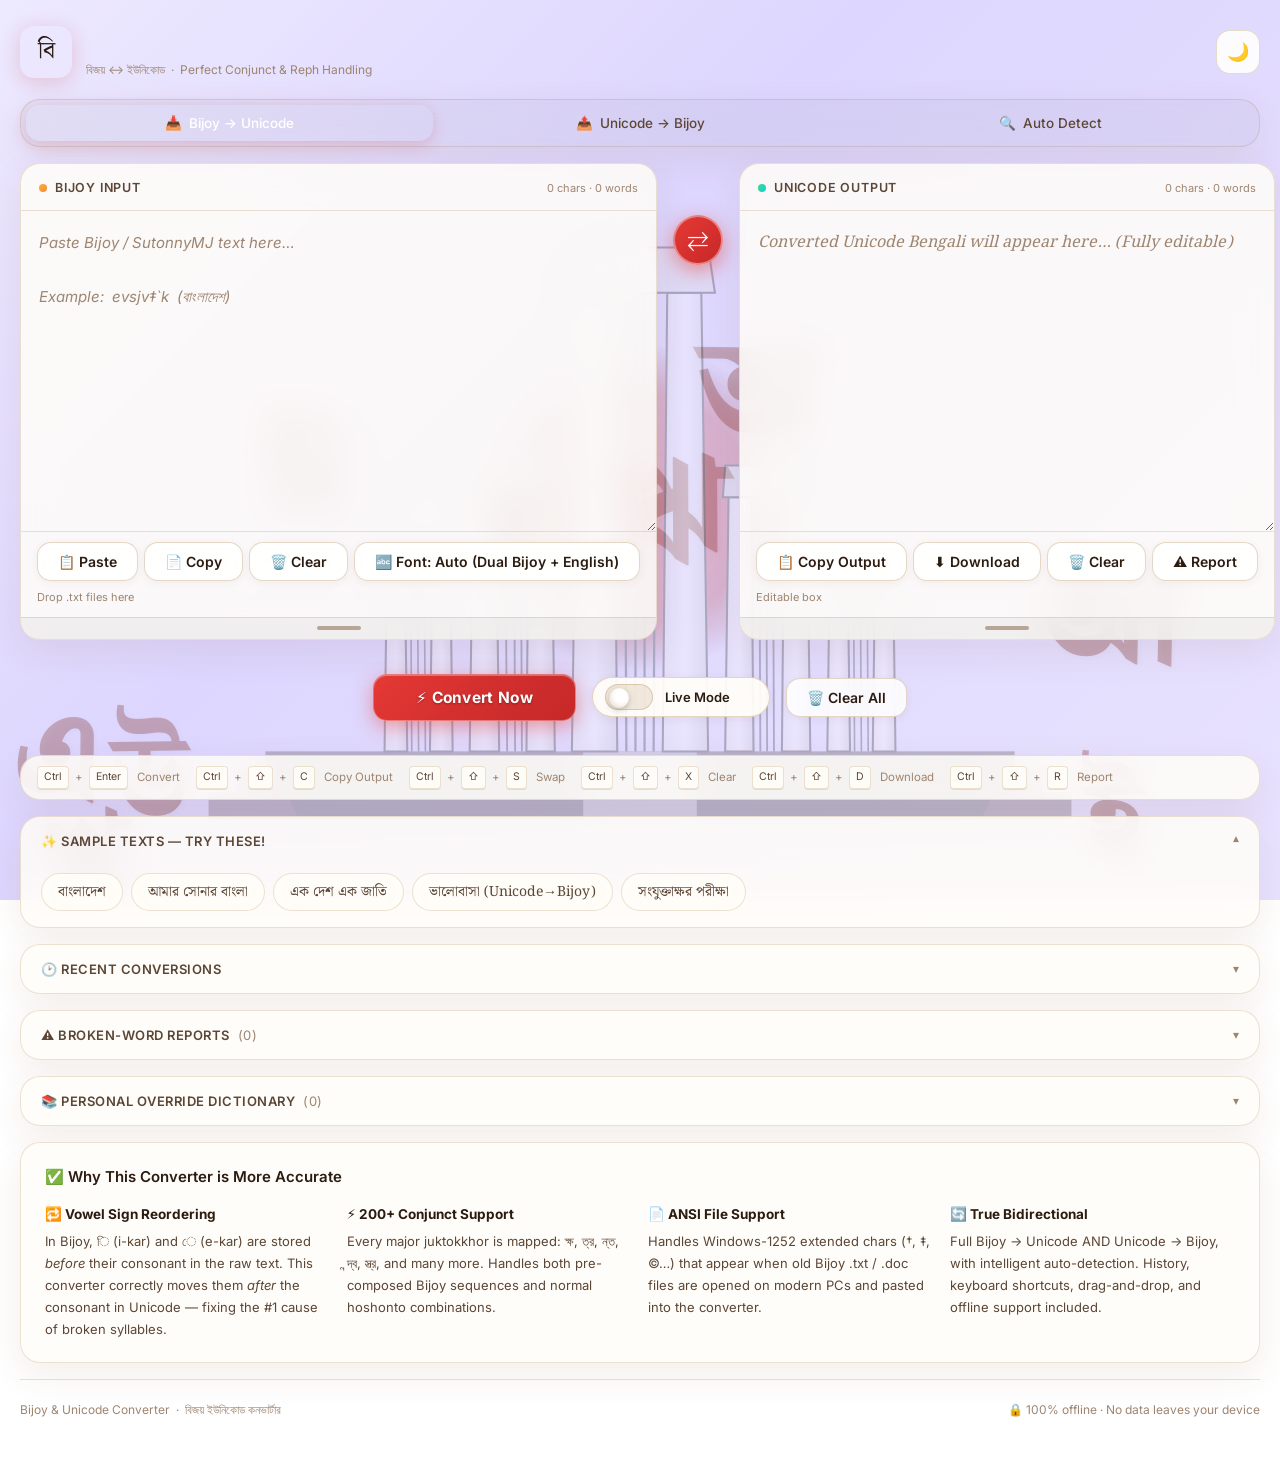
==== index.html @ 91b68ccb "Implement flawless unicodeToBijoy returnHTML engine with 0 false-positive English highlights for con" ====
<!DOCTYPE html>
<html lang="bn" data-theme="light">
<head>
  <meta charset="UTF-8" />
  <meta name="viewport" content="width=device-width, initial-scale=1.0" />

  <!-- SEO -->
  <title>Bijoy &amp; Unicode Converter | বিজয় ইউনিকোড কনভার্টার</title>
  <meta name="description"
    content="Accurate Bijoy to Unicode and Unicode to Bijoy online converter. Handles conjuncts (juktakkhar), reph, i-kar/e-kar reordering perfectly. Free, fast, works offline." />
  <meta name="keywords"
    content="bijoy to unicode, unicode to bijoy, bangla converter, বাংলা কনভার্টার, SutonnyMJ, bijoy bahadur, bijoy 52 converter, 10 bijoy to unicode" />
  <link rel="canonical" href="https://bijoy-to-unicode.pages.dev/" />
  
  <!-- Open Graph / Social Media -->
  <meta property="og:title" content="Bijoy &amp; Unicode Converter | বিজয় ইউনিকোড কনভার্টার" />
  <meta property="og:description" content="Perfect Bijoy ↔ Unicode converter with full screenplay & conjunct support." />
  <meta property="og:type" content="website" />
  <meta property="og:url" content="https://bijoy-to-unicode.pages.dev/" />
  
  <!-- Twitter Card -->
  <meta name="twitter:card" content="summary_large_image" />
  <meta name="twitter:title" content="Bijoy &amp; Unicode Converter | বিজয় ইউনিকোড কনভার্টার" />
  <meta name="twitter:description" content="Accurate Bijoy ↔ Unicode converter for Bangla typography and screenplays." />

  <!-- Schema.org Structured Data for Google Search -->
  <script type="application/ld+json">
  {
    "@context": "https://schema.org",
    "@type": "WebApplication",
    "name": "Bijoy & Unicode Converter",
    "alternateName": "বিজয় ইউনিকোড কনভার্টার",
    "url": "https://bijoy-to-unicode.pages.dev/",
    "description": "Accurate online Bijoy 52/Bahadur to Unicode and Unicode to Bijoy text converter for Bangla scripts and screenplays.",
    "applicationCategory": "UtilitiesApplication",
    "operatingSystem": "All",
    "inLanguage": ["bn", "en"]
  }
  </script>

  <link rel="icon" href="data:image/svg+xml,<svg xmlns='http://www.w3.org/2000/svg' viewBox='0 0 100 100'><text y='.9em' font-size='90'>বি</text></svg>" />
  <link rel="manifest" href="manifest.json" />
  <meta name="theme-color" content="#0B0E17" media="(prefers-color-scheme: dark)" />
  <meta name="theme-color" content="#FBF7F0" media="(prefers-color-scheme: light)" />
  <meta name="apple-mobile-web-app-capable" content="yes" />
  <meta name="apple-mobile-web-app-status-bar-style" content="black-translucent" />
  <meta name="apple-mobile-web-app-title" content="Bijoy ⇄ Unicode" />

  <!-- Google Fonts -->
  <link rel="preconnect" href="https://fonts.googleapis.com" />
  <link rel="preconnect" href="https://fonts.gstatic.com" crossorigin />
  <link href="https://fonts.googleapis.com/css2?family=Inter:wght@300;400;500;600;700&family=Noto+Serif+Bengali:wght@400;600;700;800&family=Tiro+Bangla:ital@0;1&family=Hind+Siliguri:wght@400;500;600;700&display=swap" rel="stylesheet" />

  <style>
/* ═══════════════════════════════════════════════════════════════════════════
   Bijoy & Unicode Converter — Classic Bengali Cultural Design System
   Parchment / Classic Light & Royal Navy Dark Mode with Shaheed Minar Watermark
   ═══════════════════════════════════════════════════════════════════════════ */
:root {
  /* Dark Mode Default (Midnight Navy & Crimson Sun) */
  --bg-main: #0B0E17;
  --bg-gradient: radial-gradient(circle at 50% 25%, #1D1022 0%, #0B0E17 75%);
  --sun-red: #D32F2F;
  --sun-glow: rgba(211, 47, 47, 0.45);
  
  --glass-bg: rgba(18, 23, 36, 0.76);
  --glass-border: rgba(255, 255, 255, 0.12);
  --glass-shadow: 0 12px 40px rgba(0, 0, 0, 0.55);
  --glass-blur: blur(16px);

  --text-primary: #F7F7FA;
  --text-secondary: #C4C9D6;
  --text-muted: #7E869B;

  --surface-dark: rgba(0, 0, 0, 0.35);
  --surface-hover: rgba(255, 255, 255, 0.08);
  --surface-active: rgba(255, 255, 255, 0.14);

  --accent: #E53935;
  --accent-glow: rgba(229, 57, 53, 0.35);
  --accent-hover: #FF5252;
  --accent-gold: #E5A93C;

  --success: #43D98A;
  --warning: #F7B731;
  --danger: #FC5C65;

  --radius-sm: 8px;
  --radius-md: 14px;
  --radius-lg: 20px;
  --radius-xl: 28px;

  --font-ui: 'Inter', system-ui, sans-serif;
  --font-bn: 'Noto Serif Bengali', 'Tiro Bangla', serif;
  --font-bijoy: 'SutonnyMJ', 'SutonnyMJ-Bold', 'SutonnyMJ Regular', 'Sutonny Bangla OM', 'Sutonny', 'Bijoy', var(--font-ui);
}

/* Light Mode — Classic Bengali Parchment Theme */
[data-theme="light"] {
  --bg-main: #FBF7F0;
  --bg-gradient: radial-gradient(circle at 50% 25%, #FFFDF9 0%, #F4ECE1 100%);
  --sun-red: #C62828;
  --sun-glow: rgba(198, 40, 40, 0.25);

  --glass-bg: rgba(255, 253, 248, 0.86);
  --glass-border: rgba(180, 140, 90, 0.25);
  --glass-shadow: 0 12px 36px rgba(120, 70, 30, 0.09);

  --text-primary: #2B1B10;
  --text-secondary: #5C4636;
  --text-muted: #9E8570;

  --surface-dark: rgba(0, 0, 0, 0.04);
  --surface-hover: rgba(198, 40, 40, 0.06);
  --surface-active: rgba(198, 40, 40, 0.12);

  --accent: #C62828;
  --accent-glow: rgba(198, 40, 40, 0.2);
  --accent-hover: #B71C1C;
  --accent-gold: #B8860B;
}

/* Background Watermarks Container */
.minar-watermark-wrapper {
  position: fixed;
  inset: 0;
  pointer-events: none;
  z-index: 0;
  overflow: hidden;
  display: flex;
  justify-content: center;
  align-items: flex-end;
  opacity: 0.22;
  transition: opacity 0.4s ease;
}
[data-theme="light"] .minar-watermark-wrapper {
  opacity: 0.28;
}

/* Shaheed Minar SVG Styling */
.shaheed-minar-bg {
  width: 100%;
  max-width: 950px;
  height: 82vh;
  margin-bottom: -40px;
}

.minar-sun {
  fill: url(#sun-glow-dark);
}
[data-theme="light"] .minar-sun {
  fill: url(#sun-glow-light);
}

/* Floating Bengali Letter Watermarks */
.bn-floating-watermarks {
  position: fixed;
  inset: 0;
  pointer-events: none;
  z-index: 0;
  overflow: hidden;
}

.bn-char {
  position: absolute;
  font-family: var(--font-bn);
  font-weight: 700;
  font-size: clamp(3.2rem, 7.5vw, 7rem);
  color: var(--text-primary);
  opacity: 0.07;
  user-select: none;
  transition: opacity 0.3s ease;
}
[data-theme="light"] .bn-char {
  color: #8C2D19;
  opacity: 0.09;
}

/* Floating Keyframes */
@keyframes bnFloat1 {
  0%, 100% { transform: none !important; rotate(-8deg); }
  50% { transform: none !important; rotate(-2deg); }
}
@keyframes bnFloat2 {
  0%, 100% { transform: none !important; rotate(10deg); }
  50% { transform: none !important; rotate(4deg); }
}
@keyframes bnFloat3 {
  0%, 100% { transform: none !important; rotate(-5deg); }
  50% { transform: none !important; rotate(-12deg); }
}
@keyframes bnFloat4 {
  0%, 100% { transform: none !important; rotate(6deg); }
  50% { transform: none !important; rotate(14deg); }
}

.float-1 { animation: bnFloat1 8s ease-in-out infinite; }
.float-2 { animation: bnFloat2 10s ease-in-out infinite 1s; }
.float-3 { animation: bnFloat3 9s ease-in-out infinite 2s; }
.float-4 { animation: bnFloat4 11s ease-in-out infinite 0.5s; }
.float-5 { animation: bnFloat2 12s ease-in-out infinite 1.5s; }

*,*::before,*::after { box-sizing: border-box; margin: 0; padding: 0; }
html { scroll-behavior: smooth; }
body {
  font-family: var(--font-ui);
  color: var(--text-primary);
  min-height: 100vh;
  overflow-x: hidden;
  line-height: 1.6;
  transition: color 0.4s;
}
/* BG */
.bg-gradient {
  position: fixed; inset: 0; z-index: -1;
  background: linear-gradient(135deg, #0f0c29 0%, #302b63 50%, #24243e 100%);
  overflow: hidden;
  transition: background 0.4s;
  min-height: 100%;
}
[data-theme="light"] .bg-gradient {
  background: linear-gradient(135deg, #ede9fe 0%, #ddd6fe 40%, #e8e3ff 100%);
}
.bg-gradient::before,.bg-gradient::after {
  content:''; position:absolute; border-radius:50%;
  filter:blur(80px); opacity:0.45;
  animation: bganim 12s ease-in-out infinite alternate;
}
.bg-gradient::before {
  width:600px; height:600px;
  background: radial-gradient(circle, var(--grad-1) 0%, transparent 70%);
  top:-100px; left:-100px;
}
.bg-gradient::after {
  width:500px; height:500px;
  background: radial-gradient(circle, var(--grad-2) 0%, transparent 70%);
  bottom:-100px; right:-100px;
  animation-direction:alternate-reverse; animation-duration:14s;
}
.bg-orb {
  position:absolute; border-radius:50%; filter:blur(100px);
  opacity:0.22; width:400px; height:400px;
  background: radial-gradient(circle, var(--grad-3) 0%, transparent 70%);
  top:40%; left:35%; animation: bganim 16s ease-in-out infinite;
}
@keyframes bganim {
  from { transform: translate(0,0) scale(1); }
  to   { transform: translate(40px,30px) scale(1.08); }
}
/* Layout */
.app-wrapper {
  max-width:1300px; margin:0 auto;
  padding:0 20px 60px;
  min-height:100vh;
  display:flex; flex-direction:column; gap:16px;
}
/* Header */
.app-header {
  padding:24px 0 4px;
  display:flex; align-items:center;
  justify-content:space-between;
  flex-wrap:wrap; gap:16px;
}
.header-brand { display:flex; align-items:center; gap:14px; }
.logo-icon {
  width:52px; height:52px;
  background: linear-gradient(135deg, var(--grad-1), var(--grad-2));
  border-radius: var(--radius-md);
  display:flex; align-items:center; justify-content:center;
  font-size:24px; box-shadow:0 4px 20px var(--accent-glow);
  flex-shrink:0; font-family: var(--font-bn);
  animation: logo-pulse 3s ease-in-out infinite;
}
@keyframes logo-pulse {
  0%,100% { box-shadow: 0 4px 20px var(--accent-glow); }
  50%      { box-shadow: 0 4px 36px rgba(124,95,252,0.75); }
}
.brand-title {
  font-size:22px; font-weight:700; letter-spacing:-0.5px;
  background: linear-gradient(135deg,#fff 0%,rgba(255,255,255,0.7) 100%);
  -webkit-background-clip:text; -webkit-text-fill-color:transparent;
  background-clip:text;
}
[data-theme="light"] .brand-title {
  background: linear-gradient(135deg, var(--grad-1), var(--grad-2));
  -webkit-background-clip:text; background-clip:text;
}
.brand-sub { font-size:12px; color:var(--text-muted); margin-top:1px; }
.header-actions { display:flex; align-items:center; gap:10px; }

/* Glass */
.glass-card {
  background:var(--glass-bg);
  border:1px solid var(--glass-border);
  border-radius:var(--radius-lg);
  backdrop-filter:var(--glass-blur);
  -webkit-backdrop-filter:var(--glass-blur);
  box-shadow:var(--glass-shadow);
  transition:box-shadow var(--transition-med), border-color var(--transition-med);
}
.glass-card:hover { border-color:rgba(255,255,255,0.22); }

/* Buttons */
.btn {
  display:inline-flex; align-items:center; justify-content:center;
  gap:7px; padding:9px 18px; border-radius:var(--radius-md);
  border:1px solid transparent; font-family:var(--font-ui);
  font-size:14px; font-weight:500; cursor:pointer;
  transition:all var(--transition-fast);
  white-space:nowrap; user-select:none; text-decoration:none; outline:none;
}
.btn:active { transform: none !important; }
.btn-primary {
  background: linear-gradient(135deg, var(--grad-1), var(--grad-2));
  color:#fff; box-shadow:0 4px 16px var(--accent-glow);
}
.btn-primary:hover {
  filter:brightness(1.12); box-shadow:0 6px 24px var(--accent-glow);
  transform: none !important;
}
.btn-glass {
  background:var(--glass-bg); border-color:var(--glass-border);
  color:var(--text-primary);
}
.btn-clear:hover {
  border-color: rgba(239, 68, 68, 0.45) !important;
  background: rgba(239, 68, 68, 0.15) !important;
  color: #f87171 !important;
  box-shadow: 0 4px 16px rgba(239, 68, 68, 0.25) !important;
}
.btn-glass:hover {
  background:var(--surface-hover); border-color:rgba(255,255,255,0.25);
  transform: none !important;
}
.btn-icon {
  padding:9px; aspect-ratio:1; border-radius:var(--radius-sm);
  background:var(--glass-bg); border-color:var(--glass-border);
  color:var(--text-secondary); font-size:18px;
}
.btn-icon:hover {
  background:var(--surface-hover); color:var(--text-primary);
  transform: none !important;
}
.btn-sm { padding:6px 12px; font-size:12px; border-radius:var(--radius-sm); }
.btn:disabled { opacity:0.45; cursor:not-allowed; transform:none !important; }

/* Mode tabs */
.mode-tabs {
  display:flex; background:var(--surface-dark);
  border:1px solid var(--glass-border);
  border-radius:var(--radius-lg); padding:5px; gap:4px;
}
.mode-tab {
  flex:1; padding:10px 16px; border-radius:var(--radius-md);
  border:none; background:transparent; color:var(--text-secondary);
  font-family:var(--font-ui); font-size:13.5px; font-weight:500;
  cursor:pointer; transition:all var(--transition-fast);
  display:flex; align-items:center; justify-content:center; gap:7px;
}
.mode-tab:hover { color:var(--text-primary); background:var(--surface-hover); }
.mode-tab.active {
  background: linear-gradient(135deg, var(--grad-1), var(--grad-2));
  color:#fff; box-shadow:0 4px 16px var(--accent-glow);
}

/* Conversion area */
.conversion-area {
  display:grid; grid-template-columns:1fr auto 1fr;
  gap:16px; align-items:start;
}
.panel { display:flex; flex-direction:column; }
.panel-header {
  display:flex; align-items:center; justify-content:space-between;
  padding:14px 18px 12px; border-bottom:1px solid var(--glass-border);
}
.panel-label {
  display:flex; align-items:center; gap:8px;
  font-size:12.5px; font-weight:600; letter-spacing:0.8px;
  text-transform:uppercase; color:var(--text-secondary);
}
.dot { width:8px; height:8px; border-radius:50%; flex-shrink:0; }
.dot-bijoy  { background:linear-gradient(135deg,#f7b731,#f9843a); }
.dot-unicode { background:linear-gradient(135deg,#43d98a,#0fcfd7); }
.panel-stats { font-size:11px; color:var(--text-muted); }
textarea {
  width:100%; min-height:320px; padding:18px;
  background:transparent; border:none;
  color:var(--text-primary); font-family:var(--font-ui);
  font-size:15px; line-height:1.8; resize:vertical; outline:none;
  caret-color:var(--accent);
}
textarea:focus, textarea:focus-visible {
  outline:none !important;
  box-shadow:none !important;
  border:none !important;
}
textarea::placeholder { color:var(--text-muted); font-style:italic; }
#output-text { font-family:var(--font-bn); font-size:16px; }
.bijoy-font { font-family: var(--font-bijoy) !important; font-size: 18px !important; letter-spacing: 0.3px; }
.panel { display:flex; flex-direction:column; transition: border-color 0.25s, box-shadow 0.25s; }
.panel:focus-within {
  border-color: rgba(124, 95, 252, 0.55) !important;
  box-shadow: 0 8px 32px rgba(124, 95, 252, 0.25), inset 0 0 0 1px rgba(124, 95, 252, 0.2) !important;
}
.panel-footer {
  display:flex; align-items:center; justify-content:space-between;
  padding:10px 16px; border-top:1px solid var(--glass-border);
  gap:8px; flex-wrap:wrap;
}
.panel-actions { display:flex; gap:6px; }

/* Swap */
.swap-col {
  display:flex; flex-direction:column;
  align-items:center; justify-content:center;
  padding-top:52px; gap:8px;
}
.swap-btn {
  width:46px; height:46px; border-radius:50%;
  background:linear-gradient(135deg,var(--grad-1),var(--grad-2));
  border:none; color:#fff; font-size:22px; cursor:pointer;
  display:flex; align-items:center; justify-content:center;
  box-shadow:0 4px 16px var(--accent-glow);
  transition:all var(--transition-fast);
}
.swap-btn:hover { transform: rotate(180deg) !important; box-shadow:0 6px 24px var(--accent-glow); }
.swap-btn:active { transform: rotate(180deg) !important; }

/* Convert row */
.convert-row {
  display:flex; align-items:center; justify-content:center;
  gap:12px; flex-wrap:wrap;
}
.convert-row .btn-primary { padding:12px 38px; font-size:15px; font-weight:600; }

/* Live toggle handled below in Bengali Cultural Style */

/* Shortcuts */
.shortcuts-bar {
  display:flex; align-items:center; gap:16px; flex-wrap:wrap;
  padding:10px 16px;
}
.sc-item { display:flex; align-items:center; gap:6px; font-size:11.5px; color:var(--text-muted); }
kbd {
  display:inline-flex; align-items:center; padding:2px 6px;
  border-radius:4px; background:var(--glass-bg);
  border:1px solid var(--glass-border); font-family:var(--font-ui);
  font-size:10.5px; color:var(--text-secondary);
  box-shadow:0 1px 0 var(--glass-border);
}

/* Encoding banner */
.enc-banner {
  display:flex; align-items:center; gap:10px; padding:10px 16px;
  border-radius:var(--radius-md);
  background:rgba(124,95,252,0.1); border:1px solid rgba(124,95,252,0.25);
  font-size:12.5px; color:var(--text-secondary); animation:fadein 0.3s ease;
}
.enc-badge {
  padding:2px 8px; border-radius:4px; background:var(--accent);
  color:#fff; font-size:11px; font-weight:700;
}

/* Samples */
.section-title {
  display:flex; align-items:center; gap:8px;
  font-size:13px; font-weight:600; color:var(--text-secondary);
  letter-spacing:0.5px; text-transform:uppercase;
}
.samples-grid { display:flex; gap:8px; flex-wrap:wrap; margin-top:12px; }
.sample-chip {
  padding:7px 16px; border-radius:100px;
  border:1px solid var(--glass-border); background:var(--glass-bg);
  color:var(--text-secondary); font-size:14px; cursor:pointer;
  transition:all var(--transition-fast); font-family:var(--font-bn);
  backdrop-filter:var(--glass-blur);
}
.sample-chip:hover {
  border-color:rgba(124,95,252,0.5); color:var(--text-primary);
  background:rgba(124,95,252,0.12); transform: none !important;
  box-shadow:0 4px 16px rgba(124,95,252,0.2);
}

/* History */
.hist-list { display:flex; flex-direction:column; gap:8px; max-height:260px; overflow-y:auto; }
.hist-item {
  display:flex; align-items:center; gap:12px; padding:10px 14px;
  border-radius:var(--radius-md); border:1px solid var(--glass-border);
  background:var(--glass-bg); cursor:pointer; transition:all var(--transition-fast); overflow:hidden;
}
.hist-item:hover {
  border-color:rgba(124,95,252,0.4); background:var(--surface-hover);
  transform:translateX(3px);
}
.hist-badge {
  flex-shrink:0; font-size:10px; font-weight:700; padding:2px 7px;
  border-radius:4px; letter-spacing:0.5px; text-transform:uppercase;
}
.badge-b2u { background:rgba(247,183,49,0.2); color:#f7b731; border:1px solid rgba(247,183,49,0.3); }
.badge-u2b { background:rgba(67,217,138,0.2); color:var(--success); border:1px solid rgba(67,217,138,0.3); }
.hist-preview {
  flex:1; font-size:13px; color:var(--text-secondary);
  overflow:hidden; text-overflow:ellipsis; white-space:nowrap;
  font-family:var(--font-bn);
}
.hist-time { flex-shrink:0; font-size:11px; color:var(--text-muted); }
.hist-empty { text-align:center; padding:24px; color:var(--text-muted); font-size:13px; }

/* Collapsible */
.coll-toggle {
  display:flex; align-items:center; gap:8px;
  cursor:pointer; width:100%; background:none; border:none;
  padding:0; color:inherit; font-family:var(--font-ui);
}
.coll-toggle .chevron {
  margin-left:auto; font-size:12px; color:var(--text-muted);
  transition:transform var(--transition-fast);
}
.coll-toggle.open .chevron { transform:rotate(180deg); }
.coll-body {
  overflow:hidden; transition:max-height var(--transition-med), opacity var(--transition-med);
  max-height:0; opacity:0;
}
.coll-body.open { max-height:600px; opacity:1; margin-top:12px; }

/* Toast */
.toast-wrap {
  position:fixed; bottom:24px; right:24px; z-index:9999;
  display:flex; flex-direction:column; gap:10px; pointer-events:none;
}
.toast {
  display:flex; align-items:center; gap:10px; padding:12px 18px;
  border-radius:var(--radius-md); background:rgba(20,20,40,0.95);
  border:1px solid rgba(255,255,255,0.12); backdrop-filter:blur(20px);
  color:#fff; font-size:13.5px; font-weight:500;
  box-shadow:0 8px 32px rgba(0,0,0,0.4); min-width:220px; max-width:340px;
  pointer-events:auto; animation:tin 0.25s ease forwards;
}
[data-theme="light"] .toast {
  background:rgba(255,255,255,0.97); color:#1a1a2e;
  border-color:rgba(0,0,0,0.1); box-shadow:0 8px 32px rgba(100,80,200,0.18);
}
.toast-icon { font-size:18px; flex-shrink:0; }
.toast-exit { animation:tout 0.25s ease forwards; }
@keyframes tin  { from{opacity:0;transform: none !important; scale(0.94)} to{opacity:1;transform:none} }
@keyframes tout { from{opacity:1;transform:none} to{opacity:0;transform: none !important; scale(0.94)} }
@keyframes fadein { from{opacity:0;transform: none !important;} to{opacity:1;transform:none} }

/* Info card */
.info-grid { display:grid; grid-template-columns:repeat(auto-fit,minmax(220px,1fr)); gap:16px; }
.info-item p { font-size:13px; color:var(--text-secondary); line-height:1.7; }
.info-item strong { color:var(--text-primary); display:block; margin-bottom:4px; font-size:13.5px; }

/* Footer */
.app-footer {
  padding:20px 0 0; border-top:1px solid var(--glass-border);
  display:flex; align-items:center; justify-content:space-between;
  flex-wrap:wrap; gap:12px; font-size:12px; color:var(--text-muted);
}

/* Scrollbar */
::-webkit-scrollbar{width:5px;height:5px}
::-webkit-scrollbar-track{background:transparent}
::-webkit-scrollbar-thumb{background:var(--glass-border);border-radius:3px}
::-webkit-scrollbar-thumb:hover{background:rgba(255,255,255,0.3)}

/* Responsive */
@media(max-width:900px){
  .conversion-area{grid-template-columns:1fr;grid-template-rows:auto auto auto}
  .swap-col{flex-direction:row;padding-top:0;justify-content:center}
}
@media(max-width:560px){
  .app-wrapper{padding:0 12px 40px}
  .brand-title{font-size:17px}
  .logo-icon{width:42px;height:42px;font-size:20px}
  .shortcuts-bar{display:none}
  textarea{min-height:220px}
  .mode-tab .tab-label{display:none}
}
::selection{background:var(--accent);color:#fff}
:focus-visible:not(textarea){outline:2px solid var(--accent);outline-offset:3px}
.hidden{display:none!important}
  
/* Intelligent Dual-Font Rendering */
.input-container-rel { position: relative; width: 100%; min-height: 320px; }
#input-text, #output-text { position: absolute; inset: 0; width: 100%; height: 100%; z-index: 2; opacity: 1; transition: opacity 0.2s; }
#input-text.transparent-mode, #output-text.transparent-mode {
  opacity: 1 !important;
  color: transparent !important;
  caret-color: #7c5ffc !important;
  background: transparent !important;
  pointer-events: auto !important;
}
#input-text.transparent-mode::selection, #output-text.transparent-mode::selection {
  background: rgba(124, 95, 252, 0.45) !important;
  color: #ffffff !important;
}
#input-text.transparent-mode::-moz-selection, #output-text.transparent-mode::-moz-selection {
  background: rgba(124, 95, 252, 0.45) !important;
  color: #ffffff !important;
}
#input-dual-box, #output-dual-box {
  position: absolute; inset: 0; z-index: 1; width: 100%; height: 100%;
  padding: 18px; overflow-y: auto; white-space: pre-wrap; word-break: break-word;
  line-height: 1.8; color: var(--text-primary); pointer-events: none;
}
.bijoy-seg {
  font-family: 'SutonnyMJ', 'SutonnyMJ-Bold', 'Sutonny Bangla OM', 'Sutonny', 'Bijoy', sans-serif !important;
  font-size: 18px !important;
  letter-spacing: 0.3px;
  color: var(--text-primary);
}
.eng-seg {
  font-family: 'Inter', system-ui, -apple-system, sans-serif !important;
  font-size: 14.5px !important;
  font-weight: 600;
  color: #60A5FA !important;
  background: rgba(96, 165, 250, 0.14);
  padding: 1px 5px;
  border-radius: 4px;
  margin: 0 1px;
}

/* ═══════════════════════════════════════════════════════════════════════════
   High-Contrast Buttons & Enhanced Bengali Letter Floating Motion
   ═══════════════════════════════════════════════════════════════════════════ */

/* Buttons Base */
.btn {
  display: inline-flex; align-items: center; justify-content: center;
  gap: 8px; padding: 10px 20px; border-radius: var(--radius-md);
  border: 1px solid transparent; font-family: var(--font-ui);
  font-size: 14px; font-weight: 600; cursor: pointer;
  transition: all 0.2s cubic-bezier(0.4, 0, 0.2, 1);
  white-space: nowrap; user-select: none; text-decoration: none; outline: none;
  position: relative; z-index: 2;
}
.btn:active { transform: none !important; !important; }

/* Primary Convert Button (High Visibility Crimson Gradient) */
.btn-primary, #convert-btn {
  background: linear-gradient(135deg, #E53935 0%, #D32F2F 50%, #C62828 100%) !important;
  color: #FFFFFF !important;
  border: 1px solid rgba(255, 255, 255, 0.35) !important;
  box-shadow: 0 6px 20px rgba(229, 57, 53, 0.45), inset 0 1px 0 rgba(255, 255, 255, 0.3) !important;
  text-shadow: 0 1px 2px rgba(0, 0, 0, 0.35);
  font-size: 15.5px !important;
  font-weight: 700 !important;
  letter-spacing: 0.3px;
}
.btn-primary:hover, #convert-btn:hover {
  background: linear-gradient(135deg, #FF4D4D 0%, #E53935 50%, #D32F2F 100%) !important;
  box-shadow: 0 8px 28px rgba(229, 57, 53, 0.65), inset 0 1px 0 rgba(255, 255, 255, 0.4) !important;
  transform: none !important; scale(1.02) !important;
  color: #FFFFFF !important;
}

/* Glass Buttons */
.btn-glass {
  background: rgba(255, 255, 255, 0.12);
  border: 1px solid rgba(255, 255, 255, 0.2);
  color: var(--text-primary);
  font-weight: 600;
  backdrop-filter: blur(8px);
}
[data-theme="light"] .btn-glass {
  background: rgba(255, 255, 255, 0.85);
  border: 1px solid rgba(180, 140, 90, 0.35);
  color: var(--text-primary);
  box-shadow: 0 2px 8px rgba(100, 60, 20, 0.06);
}
.btn-glass:hover {
  background: rgba(255, 255, 255, 0.22);
  border-color: rgba(255, 255, 255, 0.4);
  color: #FFFFFF;
  transform: none !important;
}
[data-theme="light"] .btn-glass:hover {
  background: #FFFFFF;
  border-color: var(--accent);
  color: var(--accent);
  transform: none !important;
}

/* Icon Buttons */
.btn-icon {
  padding: 10px; aspect-ratio: 1; border-radius: var(--radius-md);
  background: rgba(255, 255, 255, 0.14);
  border: 1px solid rgba(255, 255, 255, 0.25);
  color: var(--text-primary); font-size: 18px;
}
[data-theme="light"] .btn-icon {
  background: rgba(255, 255, 255, 0.9);
  border: 1px solid rgba(180, 140, 90, 0.3);
  color: var(--text-primary);
}
.btn-icon:hover {
  background: var(--accent); color: #FFFFFF;
  border-color: var(--accent);
  transform: none !important; scale(1.05);
}

/* Convert Row Fixes */
.convert-row {
  display: flex; align-items: center; justify-content: center;
  gap: 16px; flex-wrap: wrap; margin: 18px 0;
  position: relative; z-index: 10;
}
.convert-row .btn-primary {
  padding: 13px 42px !important;
  min-width: 190px;
}

/* Swap Button */
.swap-btn {
  width: 50px; height: 50px; border-radius: 50%;
  background: linear-gradient(135deg, #E53935 0%, #C62828 100%);
  border: 2px solid rgba(255, 255, 255, 0.4);
  color: #FFFFFF; font-size: 22px; cursor: pointer;
  display: flex; align-items: center; justify-content: center;
  box-shadow: 0 6px 20px rgba(229, 57, 53, 0.5);
  transition: all 0.25s ease; position: relative; z-index: 5;
}
.swap-btn:hover {
  transform: rotate(180deg) !important;
  box-shadow: 0 8px 28px rgba(229, 57, 53, 0.7);
}

/* Enhanced Floating Letter Watermarks & Motion */
.bn-floating-watermarks {
  position: fixed; inset: 0; pointer-events: none; z-index: 0; overflow: hidden;
}
.bn-char {
  position: absolute;
  font-family: var(--font-bn);
  font-weight: 800;
  font-size: clamp(3.8rem, 8.5vw, 8.5rem);
  color: var(--text-primary);
  opacity: 0.16;
  text-shadow: 0 4px 20px rgba(0,0,0,0.3);
  user-select: none;
  transition: opacity 0.4s ease;
  will-change: transform;
}
[data-theme="light"] .bn-char {
  color: #8C1C13;
  opacity: 0.22;
  text-shadow: 0 2px 12px rgba(140,28,19,0.15);
}

/* Dynamic Multi-Axis Motion Keyframes */
@keyframes bnMotion1 {
  0%   { transform: translate(0px, 0px) rotate(-10deg) scale(1); }
  25%  { transform: translate(25px, -35px) rotate(4deg) scale(1.08); }
  50%  { transform: translate(-15px, -60px) rotate(-6deg) scale(0.95); }
  75%  { transform: translate(-30px, -25px) rotate(8deg) scale(1.04); }
  100% { transform: translate(0px, 0px) rotate(-10deg) scale(1); }
}

@keyframes bnMotion2 {
  0%   { transform: translate(0px, 0px) rotate(12deg) scale(1); }
  25%  { transform: translate(-30px, -45px) rotate(-8deg) scale(1.12); }
  50%  { transform: translate(20px, -70px) rotate(6deg) scale(0.92); }
  75%  { transform: translate(35px, -30px) rotate(-4deg) scale(1.06); }
  100% { transform: translate(0px, 0px) rotate(12deg) scale(1); }
}

@keyframes bnMotion3 {
  0%   { transform: translate(0px, 0px) rotate(-6deg) scale(1); }
  25%  { transform: translate(28px, -40px) rotate(12deg) scale(0.96); }
  50%  { transform: translate(-22px, -65px) rotate(-12deg) scale(1.1); }
  75%  { transform: translate(15px, -20px) rotate(4deg) scale(1.02); }
  100% { transform: translate(0px, 0px) rotate(-6deg) scale(1); }
}

@keyframes bnMotion4 {
  0%   { transform: translate(0px, 0px) rotate(14deg) scale(1); }
  25%  { transform: translate(-25px, -50px) rotate(-10deg) scale(1.14); }
  50%  { transform: translate(22px, -80px) rotate(10deg) scale(0.94); }
  75%  { transform: translate(-18px, -35px) rotate(-6deg) scale(1.05); }
  100% { transform: translate(0px, 0px) rotate(14deg) scale(1); }
}

.float-1 { animation: bnMotion1 9s ease-in-out infinite; }
.float-2 { animation: bnMotion2 11s ease-in-out infinite 1.2s; }
.float-3 { animation: bnMotion3 10s ease-in-out infinite 2.5s; }
.float-4 { animation: bnMotion4 12s ease-in-out infinite 0.7s; }
.float-5 { animation: bnMotion2 13s ease-in-out infinite 1.8s; }


/* ═══════════════════════════════════════════════════════════════════════════
   DISABLE ALL HOVER ZOOM / SCALE / TRANSLATE TRANSFORMS ON BUTTONS
   ═══════════════════════════════════════════════════════════════════════════ */
.btn, .btn-primary, .btn-glass, .btn-icon, .swap-btn, .mode-tab, .sample-chip, button {
  transform: none !important;
}
.btn:hover, .btn-primary:hover, .btn-glass:hover, .btn-icon:hover, .mode-tab:hover, .sample-chip:hover, button:hover {
  transform: none !important;
}
.swap-btn:hover {
  transform: rotate(180deg) !important;
}
.btn:active, .btn-primary:active, .btn-glass:active, .btn-icon:active, button:active {
  transform: none !important;
}


/* ═══════════════════════════════════════════════════════════════════════════
   SLEEK DRAG RESIZE HANDLE & DUAL-FONT SYNCED CONTAINER
   ═══════════════════════════════════════════════════════════════════════════ */
.input-container-rel {
  position: relative;
  width: 100%;
  height: 340px;
  min-height: 200px;
  max-height: 850px;
}

#input-text {
  resize: none !important;
}

#output-text {
  resize: none !important;
  min-height: 200px;
  max-height: 850px;
}

.panel-resize-handle {
  height: 20px;
  background: var(--surface-dark);
  border-top: 1px solid var(--glass-border);
  display: flex;
  align-items: center;
  justify-content: center;
  cursor: ns-resize;
  user-select: none;
  touch-action: none;
  transition: background 0.2s, border-color 0.2s;
  border-bottom-left-radius: var(--radius-lg);
  border-bottom-right-radius: var(--radius-lg);
}

.panel-resize-handle:hover, .panel-resize-handle.active {
  background: var(--surface-hover);
  border-top-color: var(--accent);
}

.panel-resize-handle .grip-line {
  width: 40px;
  height: 4px;
  border-radius: 2px;
  background: var(--text-muted);
  opacity: 0.65;
  transition: opacity 0.2s, background 0.2s, width 0.2s;
}

.panel-resize-handle:hover .grip-line, .panel-resize-handle.active .grip-line {
  opacity: 1;
  background: var(--accent);
  width: 54px;
}

#floating-letters-canvas {
  position: fixed;
  inset: 0;
  pointer-events: none;
  z-index: 0;
  width: 100%;
  height: 100%;
  display: block;
}


/* ═══════════════════════════════════════════════════════════════════════════
   PERFECT CORNER & BAR RESIZING FOR DUAL-FONT BIJOY INPUT & UNICODE OUTPUT
   ═══════════════════════════════════════════════════════════════════════════ */
.input-container-rel {
  position: relative;
  width: 100%;
  height: 320px;
  min-height: 200px;
  max-height: 850px;
  resize: vertical;
  overflow: hidden;
}

#input-text {
  position: absolute;
  inset: 0;
  width: 100%;
  height: 100%;
  resize: none !important;
  z-index: 2;
}

#input-dual-box, #output-dual-box {
  position: absolute;
  inset: 0;
  width: 100%;
  height: 100%;
  z-index: 1;
}

#output-text {
  width: 100%;
  min-height: 320px;
  max-height: 850px;
  resize: vertical;
}

.panel-resize-handle {
  height: 22px;
  background: var(--surface-dark);
  border-top: 1px solid var(--glass-border);
  display: flex;
  align-items: center;
  justify-content: center;
  cursor: ns-resize;
  user-select: none;
  touch-action: none;
  transition: background 0.2s, border-color 0.2s;
  border-bottom-left-radius: var(--radius-lg);
  border-bottom-right-radius: var(--radius-lg);
}

.panel-resize-handle:hover, .panel-resize-handle.active {
  background: var(--surface-hover);
  border-top-color: var(--accent);
}

.panel-resize-handle .grip-line {
  width: 44px;
  height: 4px;
  border-radius: 2px;
  background: var(--text-muted);
  opacity: 0.7;
  transition: opacity 0.2s, background 0.2s, width 0.2s;
}

.panel-resize-handle:hover .grip-line, .panel-resize-handle.active .grip-line {
  opacity: 1;
  background: var(--accent);
  width: 58px;
}


/* ═══════════════════════════════════════════════════════════════════════════
   LIVE MODE TOGGLE — Bengali Cultural Theme
   Crimson Red active state, gold shimmer knob, glass-morphism track.
   ═══════════════════════════════════════════════════════════════════════════ */

/* ── Label wrapper ──────────────────────────────────────────────────────── */
.live-label {
  display: inline-flex;
  width: 178px;
  box-sizing: border-box;
  align-items: center;
  gap: 12px;
  padding: 6px 22px 6px 12px;
  border-radius: 20px;
  background: var(--glass-bg);
  border: 1.5px solid var(--glass-border);
  font-size: 13px;
  font-weight: 600;
  font-family: var(--font-ui);
  color: var(--text-primary);
  cursor: pointer;
  user-select: none;
  white-space: nowrap;
  transition: all 0.3s cubic-bezier(0.4, 0.0, 0.2, 1);
  box-shadow: 0 2px 10px rgba(0, 0, 0, 0.06);
}

[data-theme="light"] .live-label {
  background: rgba(255, 253, 248, 0.94);
  border: 1.5px solid rgba(180, 140, 90, 0.35);
  color: #2B1B10;
  box-shadow: 0 2px 10px rgba(120, 70, 30, 0.08);
}

.live-label:hover {
  border-color: var(--accent);
  box-shadow: 0 4px 16px var(--accent-glow);
}

#live-mode-text {
  display: inline-block;
  text-align: left;
}

/* ── Toggle Track (48×26px pill) ────────────────────────────────────────── */
.toggle-track {
  position: relative;
  width: 48px;
  height: 26px;
  border-radius: 13px;
  background: rgba(120, 120, 128, 0.28);
  border: 1.5px solid rgba(160, 120, 80, 0.25);
  flex-shrink: 0;
  transition: background 0.3s, border-color 0.3s, box-shadow 0.3s;
}

[data-theme="light"] .toggle-track {
  background: rgba(180, 140, 90, 0.18);
  border-color: rgba(180, 140, 90, 0.35);
}

/* ── Knob (20×20px circle centered with 3px inset padding) ─────────────── */
.toggle-track::after {
  content: '';
  position: absolute;
  top: 3px;
  left: 3px;
  width: 20px;
  height: 20px;
  border-radius: 50%;
  background: #FFFFFF;
  box-shadow:
    inset 2px -2px 4px rgba(180, 100, 30, 0.18),
    0 2px 6px rgba(0, 0, 0, 0.22);
  transform: translateX(0);
  transition: transform 0.35s cubic-bezier(0.34, 1.56, 0.64, 1), background 0.3s, box-shadow 0.3s;
}

/* ── ACTIVE (ON) — Crimson Red / Bangladesh Flag Theme ──────────────────── */
.live-label.active {
  background: linear-gradient(135deg,
    #D32F2F 0%,
    #B71C1C 60%,
    #8B0000 100%) !important;
  border-color: #C62828 !important;
  color: #FFF8F0 !important;
  box-shadow:
    0 4px 20px rgba(198, 40, 40, 0.50),
    0 1px 0 rgba(255,255,255,0.15) inset !important;
  text-shadow: 0 1px 3px rgba(0, 0, 0, 0.30);
}

.live-label.active .toggle-track {
  background: rgba(0, 0, 0, 0.32);
  border-color: rgba(255, 220, 180, 0.40);
  box-shadow: inset 0 1px 3px rgba(0, 0, 0, 0.25);
}

/* Knob moves exactly 22px right (3px left margin -> 3px right margin) */
.live-label.active .toggle-track::after {
  transform: translateX(22px);
  box-shadow:
    inset 2px -2px 4px rgba(180, 100, 30, 0.25),
    0 2px 8px rgba(0, 0, 0, 0.30);
}

</style>

<style>
  @font-face {
    font-family: 'SutonnyMJ';
    src: local('SutonnyMJ'), local('SutonnyMJ Regular'), local('Sutonny MJ'), local('Bijoy'),
         url('./fonts/SutonnyMJ.ttf') format('truetype'),
         url('./fonts/SutonnyMJ.ttf') format('truetype');
    font-weight: normal;
    font-style: normal;
    font-display: block;
  }
</style>

</head>
<body>

  <!-- Classic Shaheed Minar & Red Sun Background Watermark -->
  <canvas id="floating-letters-canvas"></canvas>
  <div class="minar-watermark-wrapper" aria-hidden="true">
    <svg viewBox="0 0 900 650" class="shaheed-minar-bg" preserveAspectRatio="xMidYMax slice" xmlns="http://www.w3.org/2000/svg">
      <defs>
        <radialGradient id="sun-glow-dark" cx="50%" cy="50%" r="50%">
          <stop offset="0%" stop-color="#E53935" stop-opacity="0.95"/>
          <stop offset="65%" stop-color="#C62828" stop-opacity="0.85"/>
          <stop offset="100%" stop-color="#8E0000" stop-opacity="0"/>
        </radialGradient>
        <radialGradient id="sun-glow-light" cx="50%" cy="50%" r="50%">
          <stop offset="0%" stop-color="#D32F2F" stop-opacity="0.9"/>
          <stop offset="70%" stop-color="#B71C1C" stop-opacity="0.75"/>
          <stop offset="100%" stop-color="#7F0000" stop-opacity="0"/>
        </radialGradient>
        <linearGradient id="concrete-grad" x1="0%" y1="0%" x2="100%" y2="0%">
          <stop offset="0%" stop-color="#E8E8E8"/>
          <stop offset="50%" stop-color="#FFFFFF"/>
          <stop offset="100%" stop-color="#D0D0D0"/>
        </linearGradient>
      </defs>
      
      <!-- Red Sun Circle -->
      <circle cx="450" cy="270" r="145" class="minar-sun" />

      <!-- Base Pedestal & Steps -->
      <g class="minar-base">
        <rect x="70" y="520" width="760" height="24" fill="#3E2723" opacity="0.75"/>
        <rect x="95" y="500" width="710" height="20" fill="#4E342E" opacity="0.8"/>
        <rect x="120" y="484" width="660" height="16" fill="#5D4037" opacity="0.85"/>
        <!-- Center Stairs -->
        <polygon points="120,484 780,484 750,544 150,544" fill="#424242" opacity="0.7"/>
        <path d="M 400,484 L 500,484 L 500,544 L 400,544 Z" fill="#EEEEEE" opacity="0.6"/>
      </g>

      <!-- Shaheed Minar Pillars -->
      <g class="minar-pillars" stroke="#212121" stroke-width="1.8">
        <!-- Main Central Tilted Pillar -->
        <!-- Left column -->
        <path d="M 390,484 L 396,80 L 426,80 L 430,484 Z" fill="url(#concrete-grad)" />
        <!-- Right column -->
        <path d="M 470,484 L 474,80 L 504,80 L 510,484 Z" fill="url(#concrete-grad)" />
        <!-- Top Tilted Header Bar -->
        <polygon points="384,80 516,80 510,40 390,40" fill="#E0E0E0" />
        <!-- Inner Vertical Steel Rods -->
        <line x1="436" y1="80" x2="438" y2="484" stroke="#263238" stroke-width="2"/>
        <line x1="446" y1="80" x2="446" y2="484" stroke="#263238" stroke-width="2"/>
        <line x1="454" y1="80" x2="454" y2="484" stroke="#263238" stroke-width="2"/>
        <line x1="464" y1="80" x2="462" y2="484" stroke="#263238" stroke-width="2"/>

        <!-- Inner Left Pillar -->
        <path d="M 300,484 L 303,260 L 323,260 L 326,484 Z" fill="url(#concrete-grad)" />
        <path d="M 350,484 L 352,260 L 372,260 L 375,484 Z" fill="url(#concrete-grad)" />
        <polygon points="298,260 377,260 374,232 300,232" fill="#D6D6D6" />
        <line x1="331" y1="260" x2="333" y2="484" stroke="#263238" stroke-width="1.6"/>
        <line x1="339" y1="260" x2="340" y2="484" stroke="#263238" stroke-width="1.6"/>
        <line x1="345" y1="260" x2="346" y2="484" stroke="#263238" stroke-width="1.6"/>

        <!-- Inner Right Pillar -->
        <path d="M 525,484 L 528,260 L 548,260 L 550,484 Z" fill="url(#concrete-grad)" />
        <path d="M 575,484 L 577,260 L 597,260 L 600,484 Z" fill="url(#concrete-grad)" />
        <polygon points="523,260 602,260 600,232 525,232" fill="#D6D6D6" />
        <line x1="555" y1="260" x2="556" y2="484" stroke="#263238" stroke-width="1.6"/>
        <line x1="561" y1="260" x2="562" y2="484" stroke="#263238" stroke-width="1.6"/>
        <line x1="567" y1="260" x2="568" y2="484" stroke="#263238" stroke-width="1.6"/>

        <!-- Outer Left Pillar -->
        <path d="M 225,484 L 227,330 L 243,330 L 245,484 Z" fill="url(#concrete-grad)" />
        <path d="M 265,484 L 267,330 L 283,330 L 285,484 Z" fill="url(#concrete-grad)" />
        <polygon points="223,330 287,330 285,310 225,310" fill="#CCCCCC" />
        <line x1="248" y1="330" x2="249" y2="484" stroke="#263238" stroke-width="1.4"/>
        <line x1="254" y1="330" x2="255" y2="484" stroke="#263238" stroke-width="1.4"/>
        <line x1="260" y1="330" x2="261" y2="484" stroke="#263238" stroke-width="1.4"/>

        <!-- Outer Right Pillar -->
        <path d="M 615,484 L 617,330 L 633,330 L 635,484 Z" fill="url(#concrete-grad)" />
        <path d="M 655,484 L 657,330 L 673,330 L 675,484 Z" fill="url(#concrete-grad)" />
        <polygon points="613,330 677,330 675,310 615,310" fill="#CCCCCC" />
        <line x1="638" y1="330" x2="639" y2="484" stroke="#263238" stroke-width="1.4"/>
        <line x1="644" y1="330" x2="645" y2="484" stroke="#263238" stroke-width="1.4"/>
        <line x1="650" y1="330" x2="651" y2="484" stroke="#263238" stroke-width="1.4"/>
      </g>
    </svg>
  </div>

  <!-- Floating Bengali Vowels & Consonants Watermark (অ আ ই ঈ ক খ গ ঘ) -->
  <div class="bn-floating-watermarks hidden" aria-hidden="true">
    <span class="bn-char float-1" style="top: 12%; left: 5%;">অ</span>
    <span class="bn-char float-2" style="top: 28%; left: 14%;">আ</span>
    <span class="bn-char float-3" style="top: 48%; left: 6%;">ই</span>
    <span class="bn-char float-4" style="top: 68%; left: 12%;">ঈ</span>
    <span class="bn-char float-5" style="top: 84%; left: 5%;">উ</span>
    <span class="bn-char float-1" style="top: 14%; right: 7%;">ক</span>
    <span class="bn-char float-3" style="top: 32%; right: 15%;">খ</span>
    <span class="bn-char float-2" style="top: 52%; right: 6%;">গ</span>
    <span class="bn-char float-4" style="top: 72%; right: 13%;">ঘ</span>
    <span class="bn-char float-5" style="top: 86%; right: 7%;">ম</span>
  </div>

<div class="bg-gradient" aria-hidden="true"><div class="bg-orb"></div></div>

<div class="app-wrapper">

  <!-- Header -->
  <header class="app-header" role="banner">
    <div class="header-brand">
      <div class="logo-icon" aria-hidden="true">বি</div>
      <div>
        <h1 class="brand-title">Bijoy &amp; Unicode Converter</h1>
        <p class="brand-sub">বিজয় ↔ ইউনিকোড &nbsp;·&nbsp; Perfect Conjunct &amp; Reph Handling</p>
      </div>
    </div>
    <div class="header-actions">
      <button id="theme-btn" class="btn btn-icon" title="Toggle Dark / Light Mode" aria-label="Toggle theme">🌙</button>
    </div>
  </header>

  <!-- Mode Tabs -->
  <nav class="mode-tabs glass-card" role="tablist" aria-label="Conversion mode">
    <button class="mode-tab active" data-mode="b2u" role="tab" aria-selected="true">
      <span aria-hidden="true">📥</span><span class="tab-label">Bijoy → Unicode</span>
    </button>
    <button class="mode-tab" data-mode="u2b" role="tab" aria-selected="false">
      <span aria-hidden="true">📤</span><span class="tab-label">Unicode → Bijoy</span>
    </button>
    <button class="mode-tab" data-mode="auto" role="tab" aria-selected="false">
      <span aria-hidden="true">🔍</span><span class="tab-label">Auto Detect</span>
    </button>
  </nav>

  <!-- Encoding Banner -->
  <div id="enc-banner" class="enc-banner hidden" role="status" aria-live="polite">
    <span aria-hidden="true">🔍</span>
    <span class="enc-badge">Auto</span>
    <span id="enc-label">Bijoy Detected → Converting to Unicode</span>
  </div>

  <!-- Conversion Area -->
  <section class="conversion-area" aria-label="Conversion panels">

    <!-- Input Panel -->
    <article class="glass-card panel" aria-labelledby="input-label">
      <div class="panel-header">
        <span class="panel-label">
          <span class="dot dot-bijoy" aria-hidden="true"></span>
          <span id="input-label">Bijoy Input</span>
        </span>
        <span class="panel-stats" id="input-stats" aria-live="polite">0 chars · 0 words</span>
      </div>
      <div id="input-drop-zone" class="input-container-rel"><div id="input-dual-box" aria-hidden="true"></div>
        <textarea id="input-text" name="input-text"
          autocomplete="off" autocorrect="off" autocapitalize="off" spellcheck="false"
          placeholder="Paste Bijoy / SutonnyMJ text here…&#10;&#10;Example:  evsjv‡&#96;k  (বাংলাদেশ)&#10;&#10;💡 Tip: Drag &amp; drop a .txt file onto this panel"
          aria-label="Input text"></textarea>
      </div>
      <div class="panel-footer">
        <div class="panel-actions">
          <button id="paste-btn" class="btn btn-glass btn-sm" aria-label="Paste from clipboard">📋 Paste</button>
          <button id="copy-input-btn" class="btn btn-glass btn-sm" aria-label="Copy input">📄 Copy</button>
          <button id="clear-input-btn" class="btn btn-glass btn-sm btn-clear" title="Clear all text (Ctrl+Shift+X)" aria-label="Clear all text">🗑️ Clear</button>
          <button id="font-toggle-btn" class="btn btn-glass btn-sm" title="Toggle SutonnyMJ / Raw Font" aria-label="Toggle Font">🔤 SutonnyMJ Font</button>
        </div>
        <span style="font-size:11px;color:var(--text-muted)">Drop .txt files here</span>
      </div>
      <div class="panel-resize-handle" id="input-resize-handle" title="Drag up/down to adjust input box height">
        <div class="grip-line"></div>
      </div>
    </article>

    <!-- Swap -->
    <div class="swap-col">
      <button id="swap-btn" class="swap-btn" title="Swap panels (Ctrl+Shift+S)" aria-label="Swap input and output">⇄</button>
    </div>

    <!-- Output Panel -->
    <article class="glass-card panel" aria-labelledby="output-label">
      <div class="panel-header">
        <span class="panel-label">
          <span class="dot dot-unicode" aria-hidden="true"></span>
          <span id="output-label">Unicode Output</span>
        </span>
        <span class="panel-stats" id="output-stats" aria-live="polite">0 chars · 0 words</span>
      </div>
      <div id="output-drop-zone" class="input-container-rel">
        <div id="output-dual-box" aria-hidden="true"></div>
        <textarea id="output-text" name="output-text" lang="bn"
          placeholder="Converted Unicode Bengali will appear here… (Fully editable)"
          aria-label="Output text" aria-live="polite"></textarea>
      </div>
      <div class="panel-footer">
        <div class="panel-actions">
          <button id="copy-output-btn" class="btn btn-glass btn-sm" title="Ctrl+Shift+C" aria-label="Copy output">📋 Copy Output</button>
          <button id="download-btn" class="btn btn-glass btn-sm" title="Ctrl+Shift+D" aria-label="Download output">⬇️ Download</button>
          <button id="clear-output-btn" class="btn btn-glass btn-sm btn-clear" title="Clear all text (Ctrl+Shift+X)" aria-label="Clear all text">🗑️ Clear</button>
          <button id="report-btn" class="btn btn-glass btn-sm" title="Save this conversion as a broken-word report" aria-label="Report broken conversion">⚠️ Report</button>
        </div>
        <span style="font-size:11px;color:var(--text-muted)">Editable box</span>
      </div>
      <div class="panel-resize-handle" id="output-resize-handle" title="Drag up/down to adjust output box height">
        <div class="grip-line"></div>
      </div>
    </article>

  </section>

  <!-- Word-level Diff Panel (populated by renderWordDiff) -->
  <section class="glass-card hidden" id="diff-panel" style="padding:14px 18px;" aria-labelledby="diff-heading"></section>

  <!-- Convert Row -->
  <div class="convert-row">
    <button id="convert-btn" class="btn btn-primary" title="Ctrl+Enter" aria-label="Convert">
      ⚡ Convert Now
    </button>

    <label class="live-label" id="live-label" title="Convert automatically as you type" tabindex="0"
           role="switch" aria-checked="false" aria-label="Live mode toggle">
      <div class="toggle-track" aria-hidden="true"></div>
      <span id="live-mode-text">Live Mode</span>
    </label>

    <button id="clear-btn" class="btn btn-glass" title="Ctrl+Shift+X" aria-label="Clear all">
      🗑️ Clear All
    </button>
  </div>

  <!-- Keyboard Shortcuts -->
  <div class="shortcuts-bar glass-card" aria-label="Keyboard shortcuts reference">
    <div class="sc-item"><kbd>Ctrl</kbd>+<kbd>Enter</kbd> &nbsp;Convert</div>
    <div class="sc-item"><kbd>Ctrl</kbd>+<kbd>⇧</kbd>+<kbd>C</kbd> &nbsp;Copy Output</div>
    <div class="sc-item"><kbd>Ctrl</kbd>+<kbd>⇧</kbd>+<kbd>S</kbd> &nbsp;Swap</div>
    <div class="sc-item"><kbd>Ctrl</kbd>+<kbd>⇧</kbd>+<kbd>X</kbd> &nbsp;Clear</div>
    <div class="sc-item"><kbd>Ctrl</kbd>+<kbd>⇧</kbd>+<kbd>D</kbd> &nbsp;Download</div>
    <div class="sc-item"><kbd>Ctrl</kbd>+<kbd>⇧</kbd>+<kbd>R</kbd> &nbsp;Report</div>
  </div>

  <!-- Sample Texts -->
  <section class="glass-card" style="padding:16px 20px;" aria-labelledby="samples-heading">
    <button class="coll-toggle open" id="samples-toggle" aria-expanded="true" aria-controls="samples-body">
      <span class="section-title" id="samples-heading">✨ Sample Texts — Try These!</span>
      <span class="chevron" aria-hidden="true">▾</span>
    </button>
    <div class="coll-body open" id="samples-body">
      <div class="samples-grid" role="list">
        <button class="sample-chip" data-idx="0" aria-label="Load sample: বাংলাদেশ (Bijoy)">বাংলাদেশ</button>
        <button class="sample-chip" data-idx="1" aria-label="Load sample: আমার সোনার বাংলা">আমার সোনার বাংলা</button>
        <button class="sample-chip" data-idx="2" aria-label="Load sample: এক দেশ এক জাতি">এক দেশ এক জাতি</button>
        <button class="sample-chip" data-idx="3" aria-label="Load Unicode sample">ভালোবাসা (Unicode→Bijoy)</button>
        <button class="sample-chip" data-idx="4" aria-label="Load Sanskrit conjunct test">সংযুক্তাক্ষর পরীক্ষা</button>
      </div>
    </div>
  </section>

  <!-- History -->
  <section class="glass-card" style="padding:16px 20px;" aria-labelledby="hist-heading">
    <button class="coll-toggle" id="hist-toggle" aria-expanded="false" aria-controls="hist-body">
      <span class="section-title" id="hist-heading">🕑 Recent Conversions</span>
      <span class="chevron" aria-hidden="true">▾</span>
    </button>
    <div class="coll-body" id="hist-body">
      <div style="display:flex;justify-content:flex-end;margin-bottom:8px;">
        <button id="clear-hist-btn" class="btn btn-glass btn-sm" aria-label="Clear all history">🗑️ Clear</button>
      </div>
      <div id="hist-list" class="hist-list" role="list" aria-live="polite">
        <div class="hist-empty">No conversions yet.</div>
      </div>
    </div>
  </section>

  <!-- Broken-Word Reports -->
  <section class="glass-card" style="padding:16px 20px;" aria-labelledby="rep-heading">
    <button class="coll-toggle" id="rep-toggle" aria-expanded="false" aria-controls="rep-body">
      <span class="section-title" id="rep-heading">⚠️ Broken-Word Reports <span id="rep-count" style="color:var(--text-muted);font-weight:400;">(0)</span></span>
      <span class="chevron" aria-hidden="true">▾</span>
    </button>
    <div class="coll-body" id="rep-body">
      <p style="font-size:12px;color:var(--text-secondary);margin:0 0 10px;">
        Hit <strong>⚠️ Report</strong> in the output panel when a conversion looks wrong.
        These help us improve the converter over time. Export as JSON or CSV and share the file.
      </p>
      <div style="display:flex;gap:6px;flex-wrap:wrap;margin-bottom:10px;">
        <button id="export-rep-json" class="btn btn-glass btn-sm" aria-label="Export reports as JSON">⬇️ JSON</button>
        <button id="export-rep-csv" class="btn btn-glass btn-sm" aria-label="Export reports as CSV">⬇️ CSV</button>
        <button id="copy-rep-text" class="btn btn-glass btn-sm" aria-label="Copy reports as plain text">📋 Copy</button>
        <button id="clear-rep-btn" class="btn btn-glass btn-sm" aria-label="Clear all reports" style="margin-left:auto;">🗑️ Clear</button>
      </div>
      <div id="rep-list" class="hist-list" role="list" aria-live="polite">
        <div class="hist-empty">No reports yet. Click "⚠️ Report" to capture a broken conversion.</div>
      </div>
      <div style="margin-top:14px;padding-top:14px;border-top:1px solid var(--glass-border);">
        <div style="font-size:12px;font-weight:600;margin-bottom:6px;color:var(--text-secondary);">
          💡 Quick save as override
        </div>
        <div style="font-size:11px;color:var(--text-muted);margin-bottom:6px;">
          After clicking "⚠️ Report", edit the output below to what it <em>should</em> be, then save.
          The converter will use your fix for all future conversions.
        </div>
        <div style="display:flex;gap:6px;align-items:flex-start;">
          <textarea id="override-input" placeholder="Input (read-only)" rows="2"
            style="flex:1;min-width:0;font-family:var(--font-bn);font-size:13px;padding:6px 8px;
            background:rgba(0,0,0,0.25);border:1px solid var(--glass-border);border-radius:6px;
            color:var(--text-primary);resize:vertical;" readonly></textarea>
          <textarea id="override-output" placeholder="Expected output (editable)" rows="2"
            style="flex:1;min-width:0;font-family:var(--font-bn);font-size:13px;padding:6px 8px;
            background:rgba(0,0,0,0.25);border:1px solid var(--glass-border);border-radius:6px;
            color:var(--text-primary);resize:vertical;"></textarea>
        </div>
        <div style="display:flex;gap:6px;margin-top:6px;">
          <button id="save-override-btn" class="btn btn-glass btn-sm" aria-label="Save as personal override">💾 Save as override</button>
          <span id="override-mode-label" style="font-size:11px;color:var(--text-muted);align-self:center;"></span>
        </div>
      </div>
    </div>
  </section>

  <!-- Personal Override Dictionary -->
  <section class="glass-card" style="padding:16px 20px;" aria-labelledby="over-heading">
    <button class="coll-toggle" id="over-toggle" aria-expanded="false" aria-controls="over-body">
      <span class="section-title" id="over-heading">📚 Personal Override Dictionary <span id="over-count" style="color:var(--text-muted);font-weight:400;">(0)</span></span>
      <span class="chevron" aria-hidden="true">▾</span>
    </button>
    <div class="coll-body" id="over-body">
      <p style="font-size:12px;color:var(--text-secondary);margin:0 0 10px;">
        When a conversion looks wrong, paste the <strong>correct output</strong> in the report
        and save it as an override. The converter will apply your personal fixes <em>before</em>
        the engine runs, so future conversions of the same input stay correct.
      </p>
      <div style="display:flex;gap:6px;flex-wrap:wrap;margin-bottom:10px;">
        <button id="export-over-json" class="btn btn-glass btn-sm" aria-label="Export overrides as JSON">⬇️ Export</button>
        <button id="import-over-json" class="btn btn-glass btn-sm" aria-label="Import overrides from JSON">⬆️ Import</button>
        <button id="clear-over-btn" class="btn btn-glass btn-sm" aria-label="Clear all overrides" style="margin-left:auto;">🗑️ Clear all</button>
      </div>
      <div id="over-list" class="hist-list" role="list" aria-live="polite">
        <div class="hist-empty">No personal overrides yet. After reporting a broken word, paste the correct output and click "Save as override".</div>
      </div>
    </div>
  </section>

  <!-- Info Card -->
  <section class="glass-card" style="padding:22px 24px;" aria-labelledby="info-heading">
    <h2 id="info-heading" style="font-size:15px;font-weight:600;margin-bottom:14px;color:var(--text-primary);">
      ✅ Why This Converter is More Accurate
    </h2>
    <div class="info-grid">
      <div class="info-item">
        <p><strong>🔁 Vowel Sign Reordering</strong>
        In Bijoy, ি (i-kar) and ে (e-kar) are stored <em>before</em> their consonant in the raw text.
        This converter correctly moves them <em>after</em> the consonant in Unicode — fixing the #1 cause of broken syllables.</p>
      </div>
      <div class="info-item">
        <p><strong>⚡ 200+ Conjunct Support</strong>
        Every major juktokkhor is mapped: ক্ষ, ত্র, ন্ত, ন্দ্ব, স্ত্র, and many more. Handles both pre-composed Bijoy sequences and normal hoshonto combinations.</p>
      </div>
      <div class="info-item">
        <p><strong>📄 ANSI File Support</strong>
        Handles Windows-1252 extended chars (†, ‡, ©…) that appear when old Bijoy .txt / .doc files are opened on modern PCs and pasted into the converter.</p>
      </div>
      <div class="info-item">
        <p><strong>🔄 True Bidirectional</strong>
        Full Bijoy → Unicode AND Unicode → Bijoy, with intelligent auto-detection. History, keyboard shortcuts, drag-and-drop, and offline support included.</p>
      </div>
    </div>
  </section>

  <!-- Footer -->
  <footer class="app-footer" role="contentinfo">
    <span>Bijoy &amp; Unicode Converter &nbsp;·&nbsp; বিজয় ইউনিকোড কনভার্টার</span>
    <span style="color:var(--text-muted)">🔒 100% offline · No data leaves your device</span>
  </footer>

</div><!-- /app-wrapper -->

<div class="toast-wrap" aria-live="assertive" aria-atomic="true"></div>

<script src="./js/english_dictionary.js"></script>
  <script src="./js/converter-client.js"></script>
<script>
/* ════════════════════════════════════════════════════════════════════════════
   MAPPING TABLES  (Bijoy SutonnyMJ / Bijoy Bahadur ↔ Unicode Bengali)
   Source reference: mayeenulislam/wp-bijoy-to-unicode-converter (MIT)
   ════════════════════════════════════════════════════════════════════════════ */

// Bijoy → Unicode: multi-char sequences (longest first)
const B2U_MULTI = [
  ["‡Z¨i","ত্যের"],["‡a¨B","ধ্যেই"],["‡Z¨","ত্যে"],["‡a¨","ধ্যে"],  ["we‡`ªvn","বিদ্রোহ"],["‡K‡UI","কেটেও"],["‡cªwZ","প্রতি"],  ["‰`N¨©","দৈর্ঘ্য"],["‰ewPZ¨©","বৈচিত্র্য"],["‡mŠnv`¨©","সৌহার্দ্য"],["EaŸ©","ঊর্ধ্ব"],  ["wMª","গ্রি"],["wM&e","গ্বি"],
  ["‡R¨","জ্যে"],["†R¨","জ্যে"],["‡R¨ô","জ্যেষ্ঠ"],["†R¨ô","জ্যেষ্ঠ"],
  ["š'","ন্থ"],["š‘","ন্থ"],["š’","ন্থ"],["¤b","ম্ব"],["¤^","ম্ব"],["`N","দ্ঘ"],["Ú","ণ্ঠ"],["Û","ণ্ড"],
  ["m^","স্ব"],
  ["\\","স্ব"],
  ["cvÛzwjwc", "পাণ্ডুলিপি"],
  ["AuZiZË¡", "আঁতরতত্ত্ব"],
  ["AuZ‡ii", "আঁতরের"],
  ["AuZ‡i", "আঁতরে"],
  ["AuZi-", "আঁতর-"],
  ["AuZi", "আঁতর"],
  ["Authorship-‡qi", "Authorship-এর"],
  ["ew³e‡M©i", "ব্যক্তিবর্গের"],
  ["ew³MZ", "ব্যক্তিগত"],
  ["ew³", "ব্যক্তি"],
  ["¯ªóv", "স্রষ্টা"],
  ["¯ª", "স্র"],
  ["¯Í", "স্ত"],
  ["¯‘", "স্থ"],
  ["¯ú", "স্প"],
  ["¯§", "স্ম"],
  ["¯ø", "স্ল"],
  ["¯\\", "স্ব"],
  ["Û", "ণ্ড"],

  ["wm›`yK", "সিন্দুক"],
  ["fvOavg", "ভাঙতাম"],
  ["KvDUvg", "ভাঙতাম"],
  ["m‡½", "সঙ্গে"],
  ["‡½", "ঙ্গে"],
  ["BwÛqvq", "ইন্ডিয়ায়"],
  ["BwÛqv", "ইন্ডিয়া"],
  ["wÛ", "ণ্ডি"],
  ["Uªywbs", "ট্রেনিং"],
  ["A¯Íªk¯Íªwb‡q", "অস্ত্রশস্ত্র নিয়ে"],
  ["A¯Íªk¯Íª", "অস্ত্রশস্ত্র"],
  ["msL¨vjNyiv", "সংখ্যালঘুরা"],
  ["MYnZ¨v", "গণহত্যা"],
  ["mebnZ¨v", "গণহত্যা"],
  ["Kwi‡Q", "করিছে"],
  ["jo‡Z", "লড়তে"],
  ["Avwg©‡K", "আর্মিকে"],
  ["cvK-Avwg©‡K", "পাক-আর্মিকে"],
  ["Avwg©", "আর্মি"],
  ["wg©", "র্মি"],
  ["`vI", "দাও"],
  ["cu¨v‡P", "প্যাঁচে"],
  ["u¨v", "্যাঁ"],
  ["gKeੁj", "মকবুল"],
  ["gKeုj", "মকবুল"],
  ["ebvqy", "বোঝায়"],
  ["Rv b", "জান"],
  ["mv‡_cu¨v‡P", "সাথে-প্যাঁচে"],
  ["1971-‡qi", "১৯৭১-য়ের"],
  ["‡qi", "য়ের"],
  ["ïiæ", "শুরু"],
  ["gv‡P©i", "মার্চের"],
  ["gv‡m©i", "মার্চের"],
  ["gyw³hy×", "মুক্তিযুদ্ধ"],
  ["wewfbœ", "বিভিন্ন"],
  ["k‡U", "শটে"],
  ["vmnhog", "অসহযোগ"],
  ["cuwP‡k", "পঁচিশে"],
  ["Avwgb", "আর্মি"],
  ["µ¨vKWByb", "ক্র্যাকডাউন"],
  ["†`Lv‡bv", "দেখানো"],
  ["†mbvevwnbx", "সেনাবাহিনী"],
  ["w`ye", "দিয়ে"],
  ["w`q", "দিয়ে"],
  ["cvK-Avwg©‡K", "পাক-আর্মিকে"],
  ["†VKv‡bv", "ঠেকানো"],
  ["ivBjdj", "রাইফেল"],
  ["evox‡Z", "বাড়ীতে"],
  ["evwjkvi", "বালিশের"],
  ["wb‡P", "নীচে"],
  ["GšÍv‡Rii", "এন্তাজের"],
  ["w`‡K", "দিকে"],
  ["fvOavg", "ভাঙতাম"],
  ["n‡q", "হয়ে"],
  ["†M‡Q", "গেছে"],
  ["G‡m", "এসে"],
  ["hv‡e", "যাবে"],
  ["jvM‡e", "লাগবে"],
  ["ej‡e", "বলবে"],
  ["_v‡K", "থাকে"],
  ["K‡i", "করে"],
  ["ZvKvq", "তাকায়"],
  ["†M‡Qb", "গেছেন"],
  ["š‘","ন্তু"],["cš’x","পন্থী"],["cš’","পন্থ"],["bg:ky","নমঃশু"],["cÖZ¨¶`k©x","প্রত্যক্ষদর্শী"],
  ["g~Zz¨","মৃত্যু"],["w`ye","দিয়ে"],["w`ye","দিয়ে"],["w`d","দি"],
  ["w`ye","দিয়ে"],["w`ye","দিয়ে"],["w`d","দি"],["g„Zz¨","মৃত্যু"],["Zz¨","্ত্যু"],["Zz","্তু"],["c_hvÎx","পথযাত্রী"],
  ["w`ye","দিয়ে"],["w`ye","দিয়ে"],["w`d","দি"],["g„Zz¨","মৃত্যু"],["mv`v","সাদা"],["‡mKv`vi","সিকান্দার"],
  ["i¨","\u09B0\u200C\u09CD\u09AF"],["ª¨","্র্য"],["¤cÖ","ম্প্র"],
  ["\u00A4\u00A7","ম্ম"],["¤§","ম্ম"],["¤\u00A7","ম্ম"],
  ["\u00DC\u00A8","ন্ধ্য"],["Ü¨","ন্ধ্য"],["\u00DC","ন্ধ"],["Ü","ন্ধ"],
  ["\u00AF\u02C6","স্ব"],["\u00AF^","স্ব"],["¯ˆ","স্ব"],["¯^","স্ব"],
  ["\u00AF\u2014","স্ত"],["\u00AF\u00CD","স্ত"],["¯—","স্ত"],["¯Í","স্ত"],
  ["\u00AF\u2019","স্থ"],["\u00AF\u2018","স্থ"],["¯’","স্থ"],["¯'","স্থ"],["¯‘","স্থ"],["¯’","স্থ"],
  ["\u00AF\u00BF","স্ত্র"],["¯¿","স্ত্র"],["\u00AF\u008B","স্ক"],["¯‹","স্ক"],
  ["\u00AF\u00FA","স্প"],["¯ú","স্প"],["\u00AF\u00A7","স্ম"],["¯§","স্ম"],
  ["®œ","ষ্ণু"],["Yœ","ণ্ণ"],["bœ","ন্ন"],["mœ","স্ন"],["¯œ","স্ন"],["ò","ষ্ণ"],
  ["š^","ন্ব"],["¤^","ম্ব"],["k^","শ্ব"],["m^","স্ব"],["Ú","ণ্ঠ"],["•³","ঙ্ক্ত"],["v\u201CP","োচ্চ"],["v\u201DP","োচ্চ"],
  ["¯c","স্প"],["¯b","স্ন"],["¯l","স্ল"],["¯ø","স্ল"],
  ["²","ক্ষ্ম"],["°","ক্ক"],["±","ক্ট"],["³","ক্ত"],["K¡","ক্ব"],
  ["¯Œ","স্ক্র"],["µ","ক্র"],["K¬","ক্ল"],["¶","ক্ষ"],["\u00B6","ক্ষ"],["ÿ","ক্ষ"],
  ["·","ক্স"],["¸","গু"],["»","গ্ধ"],["Mœ","গ্ন"],["M¥","গ্ম"],
  ["M­","গ্ল"],["Mø","গ্ল"],["¼","ঙ্ক"],["•¶","ঙ্ক্ষ"],["•L","ঙ্খ"],
  ["½","ঙ্গ"],["•N","ঙ্ঘ"],["•","ক্স"],
  ["\u201CQ¡","চ্ছ্ব"],["\u201DQ¡","চ্ছ্ব"],["\"Q¡","চ্ছ্ব"],["“Q¡","চ্ছ্ব"],["”Q¡","চ্ছ্ব"],
  ["\u201CQ\u00A6","চ্ছ্ব"],["\u201DQ\u00A6","চ্ছ্ব"],
  ["\u201CP","চ্চ"],["\u201DP","চ্চ"],["\"P","চ্চ"],["“P","চ্চ"],["”P","চ্চ"],
  ["\u201CQ","চ্ছ"],["\u201DQ","চ্ছ"],["\"Q","চ্ছ"],["“Q","চ্ছ"],["”Q","চ্ছ"],
  ["\u201CT","চ্ঞ"],["\u201DT","চ্ঞ"],["\"T","চ্ঞ"],["“T","চ্ঞ"],["”T","চ্ঞ"],["¾¡","জ্জ্ব"],["¾","জ্জ"],["À","জ্ঝ"],["Á","জ্ঞ"],
  ["R¡","জ্ব"],["Â","ঞ্চ"],["Ã","ঞ্ছ"],["Ä","ঞ্জ"],["Å","ঞ্ঝ"],
  ["Æ","ট্ট"],["U¡","ট্ব"],["U¥","ট্ম"],["Ç","ড্ড"],["È","ণ্ট"],
  ["É","ণ্ঠ"],["Ý","ন্স"],["Ê","ণ্ড"],["š\u2019","ন্তু"],["Y\\^","ণ্ব"],
  ["Ë¡","ত্ত্ব"],["Ë","ত্ত"],["Ì","ত্থ"],["Z¥","ত্ম"],["š\u2014¡","ন্ত্ব"],
  ["Z¡","ত্ব"],["Î","ত্র"],["_¡","থ্ব"],["›Ø","ন্দ্ব"],["˜M","দ্গ"],
  ["˜N","দ্ঘ"],["Ï","দ্দ"],["×","দ্ধ"],["˜¡","দ্ব"],["Ø","দ্ব"],
  ["™¢","দ্ভ"],["Ù","দ্ম"],["`ª\u201C","দ্রু"],["aŸ","ধ্ব"],["a¥","ধ্ম"],
  ["›U","ন্ট"],["Ú","ন্ঠ"],["Û","ন্ড"],["šÍ","ন্ত"],["š\u2014","ন্ত"],
  ["š\u00BF","ন্ত্র"],["š\u2018","ন্থ"],["›`","ন্দ"],["bœ","ন্ন"],
  ["š\\^","ন্ব"],["b¥","ন্ম"],["Þ","প্ট"],["ß","প্ত"],["cœ","প্ন"],
  ["à","প্প"],["cø","প্ল"],["c­","প্ল"],["á","প্স"],["d¬","ফ্ল"],
  ["â","ব্জ"],["ã","ব্দ"],["ä","ব্ধ"],["eŸ","ব্ব"],["e­","ব্ল"],
  ["eø","ব্ল"],["å\u201C","ভ্রু"],["å","ভ্র"],["gœ","ম্ন"],["¤ú","ম্প"],
  ["ç","ম্ফ"],["¤\\^","ম্ব"],["¤¢","ম্ভ"],["¤£","ম্ভ্র"],["¤§","ম্ম"],
  ["¤­","ম্ল"],["¤ø","ম্ল"],["iæ","রু"],["iƒ","রূ"],["i\u201C","রু"],
  ["é","ল্ক"],["ê","ল্গ"],["ë","ল্ট"],["ì","ল্ড"],["í","ল্প"],
  ["î","ল্ফ"],["j¦","ল্ব"],["j¥","ল্ম"],["j­","ল্ল"],["jø","ল্ল"],
  ["ï","শু"],["ð","শ্চ"],["kœ","শ্ন"],["k¦","শ্ব"],["k¥","শ্ম"],
  ["k­","শ্ল"],["kø","শ্ল"],["®‹","ষ্ক"],["®Œ","ষ্ক্র"],["ó","ষ্ট"],
  ["ô","ষ্ঠ"],["ò","ষ্ণ"],["®ú","ষ্প"],["õ","ষ্ফ"],["®§","ষ্ম"],
  ["¯‹","স্ক"],["÷","স্ট"],["ö","স্খ"],["¯\u2014","স্ত"],["¯Í","স্ত"],
  ["¯\u2019","স্তু"],["¯¿","স্ত্র"],["¯\u2018","স্থ"],["mœ","স্ন"],
  ["¯ú","স্প"],["ù","স্ফ"],["¯\\^","স্ব"],["¯§","স্ম"],["¯­","স্ল"],
  ["¯ø","স্ল"],["û","হু"],["nè","হ্ণ"],["nŸ","হ্ব"],["ý","হ্ন"],
  ["þ","হ্ম"],["n¬","হ্ল"],["ü","হৃ"],
  // Reph & ra/ya phala
  ["©","র্"],["ª","্র"],["Ö","্র"],["«","্র"],["¨","্য"],
  ["…","ৃ"],["&","্"],

  // Screenplay-specific fixes v18
  ["Av‡›`vj‡b", "আন্দোলনে"],   // আন্দোলনে
  ["Av‡›`vj‡bi", "আন্দোলনের"],  // আন্দোলনের
  ["Av‡›`vj‡b‡K", "আন্দোলনেকে"],  // আন্দোলনেকে
  ["g„Zz¨", "মৃত্যু"],   // মৃত্যু (g„Zz¨)
  ["†cÖwgKv", "প্রেমিকা"],  // প্রেমিকা (†cÖwgKv)
  ["†cÖwgK", "প্রেমিক"],  // প্রেমিক
  ["K‡gWx", "কমেডি"],  // কমেডি (K‡gWx)
  ["K‡gWw", "কমেডি"],  // কমেডি alt
  ["GKvw·Kv", "একাঙ্কিকা"],  // একাঙ্কিকা
  ["wcÖq", "প্রিয়"],   // প্রিয় (wcÖq)
  ["Kvwn‡bxi", "কাহিনীর"],  // কাহিনীর
  ["Kvwn‡bxi mvi-ms‡¶c", "কাহিনীর সার-সংক্ষেপ"],  // কাহিনীর সার-সংক্ষেপ
  ["bg:ky`ª", "নমঃশূদ্র"],  // নমঃশূদ্র (bg:ky`ª)
  ["bg:ky`ªiv", "নমঃশূদ্ররা"],  // নমঃশূদ্ররা
  ["KY©cvov", "কর্ণপাড়া"],  // কর্ণপাড়া
  ["KY©cv", "কর্ণপা"],  // কর্ণপা
  ["AR©b", "অর্জন"],  // অর্জন
  ["AR©", "অর্জ"],  // অর্জ
  ["Iqv‡W©", "ওয়ার্ডে"],  // ওয়ার্ডে (Iqv‡W©)
  ["evj¨†cÖwgKv", "বাল্যপ্রেমিকা"],  // বাল্যপ্রেমিকা
  ["evj¨†cÖwgK", "বাল্যপ্রেমিক"],  // বাল্যপ্রেমিক
  ["evgcš'x", "বামপন্থী"],  // বামপন্থী
  ["evgcš'", "বামপন্থ"],  // বামপন্থ
["wbh©vZb", "নির্যাতন"],  // নির্যাতন
  ["š'", "ন্ত"],  // ন্ত
["+Rj", "জেল"],  // +Rj -> জেল
  ["‡Rj", "জেল"],  // †Rj -> জেল
["‡MÖdZvi", "গ্রেফতার"],  // †MÖdZvi -> গ্রেফতার
  ["‡MÖ", "গ্রে"],  // †MÖ -> গ্রে
["†MÖdZvi", "গ্রেফতার"],  // †MÖdZvi (u2020) -> গ্রেফতার
  ["†MÖ", "গ্রে"],  // †MÖ (u2020) -> গ্রে
["K_V", "কথা"],  // K_V -> কথা
  // Independent আ (MUST come before single A)
  ["Av","আ"],
];
B2U_MULTI.sort((a,b) => b[0].length - a[0].length);

// Bijoy → Unicode: single character
const B2U_SINGLE = {
  A:"অ",B:"ই",C:"ঈ",D:"উ",E:"ঊ",F:"ঋ",G:"এ",H:"ঐ",I:"ও",J:"ঔ",
  K:"ক",L:"খ",M:"গ",N:"ঘ",O:"ঙ",P:"চ",Q:"ছ",R:"জ",S:"ঝ",T:"ঞ",
  U:"ট",V:"ঠ",W:"ড",X:"ঢ",Y:"ণ",Z:"ত",Û:"ণ্ড","_":"থ","`":"দ",a:"ধ",b:"ন",
  c:"প",d:"ফ",e:"ব",f:"ভ",g:"ম",h:"য",i:"র",j:"ল",k:"শ",l:"ষ",
  m:"স",n:"হ","®":"ষ",
  o:"\u09DC", // ড় pre-composed
  p:"\u09DD", // ঢ় pre-composed
  q:"\u09DF", // য় pre-composed
  r:"\u09CE", // ৎ pre-composed
  "0":"০","1":"১","2":"২","3":"৩","4":"৪","5":"৫","6":"৬","7":"৭","8":"৮","9":"৯",
  v:"া",w:"ি",x:"ী",y:"ু",z:"ু",
  "æ":"ু","~":"ূ","\u0192":"ূ","„":"ৃ",
  "\u2021":"ে","\u2020":"ে","\u2030":"ৈ","\u02C6":"ৈ","\u0160":"ৗ",
  s:"ং",t:"ঃ",u:"ঁ","^":"ঁ","|":"।","\\":"॥","ï":"শ","©":"র্",
  "\u00D0":"-","\u00D4":"\u2018","\u00D5":"\u2019",
  "\u00D2":"\u201C","\u00D3":"\u201D",
};

// Unicode → Bijoy: multi-char sequences
const U2B_MULTI = [
  ["য়","q"],["য\u09BC","q"],["ড়","o"],["ড\u09BC","o"],["ঢ়","p"],["ঢ\u09BC","p"],
  ["ক্ষ্ম","²"],["ন্ত্ব","š\u2014¡"],["ম্প্র","¤cÖ"],["ন্দ্ব","›Ø"],
  ["স্ক্র","¯Œ"],["ন্ত্র","š\u00BF"],["স্ত্র","¯¿"],["ম্ভ্র","¤£"],
  ["ক্ক","°"],["ক্ট","±"],["ক্ত","³"],["ক্ব","K¡"],["ক্র","µ"],
  ["ক্ল","K¬"],["ক্ষ","¶"],["ক্স","·"],["গ্ধ","»"],["গ্ন","Mœ"],
  ["গ্ম","M¥"],["গ্ল","Mø"],["ঙ্ক্ষ","•¶"],["ঙ্ক","¼"],["ঙ্খ","•L"],
  ["ঙ্গ","½"],["ঙ্ঘ","•N"],["চ্ছ্ব","“Q¡"],["চ্চ","“P"],
  ["চ্ছ","“Q"],["চ্ঞ","“T"],["জ্জ্ব","¾¡"],["জ্জ","¾"],
  ["জ্ঝ","À"],["জ্ঞ","Á"],["জ্ব","R¡"],["ঞ্চ","Â"],["ঞ্ছ","Ã"],
  ["ঞ্জ","Ä"],["ঞ্ঝ","Å"],["ট্ট","Æ"],["ট্ব","U¡"],["ট্ম","U¥"],
  ["ড্ড","Ç"],["ণ্ট","È"],["ণ্ঠ","É"],["ণ্ড","Ê"],["ণ্ব","Y&e"],
  ["ত্ত্ব","Ë¡"],["ত্ত","Ë"],["ত্থ","Ì"],["ত্ম","Z¥"],["ত্ব","Z¡"],
  ["ত্র","Î"],["থ্ব","_¡"],["দ্গ","˜ M"],["দ্ঘ","`N"],["দ্দ","Ï"],
  ["দ্ধ","×"],["দ্ব","Ø"],["দ্ভ","™¢"],["দ্ম","Ù"],["ধ্ব","aŸ"],
  ["ধ্ম","a¥"],["ন্ট","›U"],["ন্ঠ","Ú"],["ন্ড","Û"],["ন্ত","šÍ"],
  ["ন্থ","š\u2018"],["ন্দ","›`"],["ন্ধ","Ü"],["ন্ন","bœ"],["ন্ব","š\\"],
  ["ন্ম","b¥"],["ন্স","Ý"],["প্ট","Þ"],["প্ত","ß"],["প্ন","cœ"],
  ["প্প","à"],["প্ল","cø"],["প্স","á"],["ফ্ল","d¬"],["ব্জ","â"],
  ["ব্দ","ã"],["ব্ধ","ä"],["ব্ব","eŸ"],["ব্ল","eø"],["ভ্র","å"],
  ["ম্ন","gœ"],["ম্প","¤ú"],["ম্ফ","ç"],["ম্ব","¤b"],["ম্ভ","¤¢"],
  ["ম্ম","¤§"],["ম্ল","¤ø"],["ল্ক","é"],["ল্গ","ê"],["ল্ট","ë"],
  ["ল্ড","ì"],["ল্প","í"],["ল্ফ","î"],["ল্ব","j¦"],["ল্ম","j¥"],
  ["ল্ল","jø"],["শ্চ","ð"],["শ্ন","kœ"],["শ্ব","k¦"],["শ্ম","k¥"],
  ["শ্ল","kø"],["ষ্ক্র","®Œ"],["ষ্ক","®‹"],["ষ্ট","ó"],["ষ্ঠ","ô"],
  ["ষ্ণ","ò"],["ষ্প","®ú"],["ষ্ফ","õ"],["ষ্ম","®§"],["স্ক","¯‹"],
  ["স্ট","÷"],["স্খ","ö"],["স্ত","¯Í"],["স্থ","¯\u2018"],["স্ন","mœ"],
  ["স্প","¯ú"],["স্ফ","ù"],["স্ব","m^"],["স্ম","¯§"],["স্ল","¯ø"],
  ["হ্ণ","nè"],["হ্ব","nŸ"],["হ্ন","ý"],["হ্ম","þ"],["হ্ল","n¬"],
  ["্র","ª"],["্য","¨"],["র্","©"],
  ["আ","Av"],  // MUST come before অ
];

// Common English words (lowercase) used to detect embedded English in Bijoy text
const ENG_DICT_RAW = "water marine science sciences physics chemistry biology mathematics history geography economics engineering technology computer software hardware internet website online digital data database server cloud system system's network python javascript java html css react vue angular node typescript modern web standards visit details contact developer support gained independence version available exterior location dhaka budget usd bdt temple built ancient times sanskrit terms were part documentation no answer everything read carefully paris city light admin password temperature participating fell love movie released yesterday friend wrote letter rural areas patient recovering spread europe 3d 4k 6k 8k a ab able academy accent accurate acronym action actions active add addeventlistener addhistory advanced after ago all ally also alternative am amp an analog analysis and angle animationend any appendchild application apply applyfontmode archive are aria art artifact artisitic as ascii assembly association assuming async at auditorium auteur author authorship auto autobiography avant avant-garde avi avoids await award away back background badge bangladesh banner bard basestem be beautiful because before bengali between bg big bijoy bijoybuffer bijoycons bijoytounicode bijoytounicodesingleline bijoyvowelkars bio biographical bioscope blacklist blob block blog bn body bodyid boolean both box br break brings broadcast btn but button buttons by cable camera cameraman can cannot capitalized catch cc cd celluloid center centre cfg char character charcodeat chars charset check checked chip chips chitra choosing ci cinema cinematographer cinematography cl class classical classlist classname clean cleanup cleanword clear clearall cleared cleartimeout click clipboard close club collapsibles college collision combines comedy commercial compound concept connotation consists console consonant const constitution contains context continue continues continuity conversion conversions convert converted converting copied copy copytext corporate createelement createobjecturl creation creative critic criticism csstext ctrl ctrlkey cultural culture cut cv dark dashed data dataset datatransfer date day decline default defence defopen democracy denotation department det detect detected detectencoding detection dialogue dictionary diegetic diff digit digital dignity direct director display div do doconvert document documentary documentelement dom domcontentloaded down download downloaded downloadoutput drag dragenter dragleave dragover drama dramatic drop drummer dual dualbox dubbing dur dv dvd dynamiccluster dynamiccons each ed editing editor effective ej el election else embedded empire empty en enabled enc endswith eng engbadge engcount engine english engmap enter entry episodic equality er error es escaped escapedtok escaping essay establishing etc even evt except excludes execcommand exit exorcism exposition expressionism extcnt extreme fall false feature festival few fiction figure file filereader files film filter final find first fixed flash floor flows flushbijoy fmttime focus followed following font fontmode for foreach formalist formats formattedlines forum forward frame fraternity freedom from fromcharcode fulm function garde garment gb genocide genre genuinely getelementbyid getitem girls give go government gt gu gv hall handheld handle handleinput harmony has have hd helpers her here hero heuristics hidden high his hist history how href html human humanity hyphen ib ible icon id idealism identity idx if ii iii il images immediately impressions in includes independent independents indexof indigenous ing init initial innerhtml inp input instead institute instrumental intellectual intellectuals intelligent internet into ip is isenglishword islam issues it item its iv ive ivxivxlcdm ix jamuna japanese join journal json just justice juxtaposition jv karnaphuli key keyboard keydown kv ky lab label laboratory lalon land lane lang lapse left length let letters liberation liberty library lifeless light line linear lines list listeners literal literature live livetimer ll loaded loadhistory localstorage long lower lt ly lyric lyrics made magazine magic mainstream manually many map martyr match material math md me media memoir ment metakey minorities minority mise mise-en-scene mm mode modenames modhumati monologue month more morphological most movement mp3 mp4 msg much multi multichar multimap music musical must mv mystery myths name narrative nationalism navigator neorealism ness network never new nexample next nextchars nfc nine no non non-diegetic non-linear none nor normalization normalize not nothing novel now null numerals nv of offset ol on once one online onload only opacity open or original other ous out outline outp output ov over overlaid overlap painting pan panel parenthesized parliament parse pass paste pasteclip pasted pdf peace personal placeholder placeholders plain play playback please point politics pop position pre preventdefault preview print producer producing progresses promised protect protected protectenglish protection pua public puppet push qi queryselector queryselectorall quite radio rb rd re re-editing read readable readastext readtext realism recording reference refugee refugees regex regexp remembrance remove removechild removed removeitem renderdualfonthtml renderer renderhistory rendering reorder rep reph rephrx replace replaceall replacement replall republic restore restored restoreenglish result return review revolution revolutions rhythm riders rights river rj rm role roman roots rprotected rule rules sample samples satellite scene school score screen script scroll scrolling scrollleft scrolltop secular secularism see seg segments select semiotic sequence set setattribute setitem setmode settheme settimeout setupcollapsible setupdrop setupkeys shiftkey short shortcuts shot should show side signified signifier signs single sion sister slice small so social society some someone something song soundtrack span split standard state stats step storagekey story str string stringify strings structure struggle studio style subject such sunderbans supported supports surrealism sutonnymj swap swapna synchronize synthesis system tab tabindex tabs tajuddin tale target tasteful teardrops technique telescope television ten test text textarea textcontent that the their them theme then theory these they third this thriller through tilt time time-lapse tion to toast tog toggle toggleid tok tokens tolocaledatestring tolowercase too top total track tracking tragedy transparent tree tribal trilogy trim true try txt type typeof uefff uffff ui unicnt unicode unicodetobijoy unicount university unknown unshift unsung up updatedualfontpreview updatestats url us use user utf uv value var verite very vhs vi view vii viii virama vocal vote vowel vowels vwxyz wall want wanted war was wave way wc we website well what when where which while who whom whose why wi wife will window with without won word words wrap writetext wv xi xii xiii xiv xix xl xli xlii xliii xliv xlix xlv xlvi xlvii xlviii xv xvi xvii xviii xx xxi xxii xxiii xxiv xxix xxv xxvi xxvii xxviii xxx xxxi xxxii xxxiii xxxiv xxxix xxxv xxxvi xxxvii xxxviii ye years yet your youtube yv za zone zoom zv";
const COMMON_ENG = new Set(ENG_DICT_RAW.split(' '));

// Extra English words commonly seen as inline category labels, menu items,
// and standalone phrases in Bangla articles (covers words not in the base dict).
const EXTRA_ENG_RAW = "people society community culture politics government economy business world country state city town village family home life work school college university hospital church temple market shop store office building room door window road street highway bridge park garden river mountain sea ocean forest field farm animal bird fish dog cat horse cow chicken plant flower tree fruit vegetable food water milk bread rice meat fish fruit vegetable salt sugar oil tea coffee juice wine beer restaurant kitchen recipe menu order delivery customer service support team staff member manager director officer leader founder owner author writer editor reader publisher producer actor singer artist musician player coach teacher student parent child baby boy girl man woman friend guest visitor neighbor colleague partner couple family husband wife brother sister son daughter uncle aunt cousin king queen prince princess hero villain master slave boss employee employer worker labor farmer fisher hunter driver pilot sailor soldier police doctor nurse lawyer judge priest monk volunteer tourist traveler explorer scientist engineer doctor nurse farmer worker builder painter designer programmer developer designer analyst researcher inventor scientist pilot driver captain chef driver cyclist swimmer runner athlete champion winner loser player coach fan supporter sponsor investor trader customer patient client guest visitor tourist traveler student pupil apprentice beginner expert master professional amateur volunteer employee employer boss colleague peer friend neighbor stranger foreigner native local resident citizen immigrant refugee resident citizen inhabitant settler pioneer colonist explorer missionary spy agent detective investigator journalist reporter editor publisher writer author poet artist musician composer performer actor actress singer dancer painter sculptor architect designer photographer filmmaker director producer manager supervisor coordinator assistant helper supporter partner ally friend colleague companion roommate neighbor relative family parents grandparents grandchildren siblings twins triplets quadruplets family children babies infants toddlers preschoolers schoolchildren teenagers adolescents adults elders seniors retirees widows widowers bachelors spinsters orphans adoptees stepchildren grandchildren inlaws relatives cousins nephews nieces aunts uncles grandparents grandchildren descendants ancestors predecessors heirs successors hello hi hey goodbye bye thanks thank please sorry yes no okay ok alright alright sure fine great awesome cool amazing fantastic brilliant wonderful excellent perfect nice good bad happy sad angry hungry thirsty tired sleepy wake sleep dream hope wish want need have has had make made do does did go went come came see saw look watch hear listen say says said tell told know knew think thought believe feel felt love loved hate hated like liked enjoy enjoyed work worked play played learn learned teach taught read write wrote speak spoke talk talked live lived die died run ran walk walked fly flew swim swam drive drove ride rode eat ate drink drank buy bought sell sold give gave take took get got put set make made find found keep kept lose lost pay paid meet met say said hello banana apple orange mango grape fruit color colour red green blue yellow black white black white small large big little long short tall high low fast slow hot cold warm cool new old young good bad great nice an the of in to for on with at by from up about into over after beneath under above between through during without before against around among since until whereas behind throughout despite upon concerning via regarding notwithstanding onto toward offline online beside alongside plus minus versus mid anti non pre post re un de dis mis over under out off away forth cross retro semi auto self same other another much many few little less more most some any all both each every either neither several such no nor not only own same so than too very can will just don should now please thank welcome sorry yes okay alright right left here there where when how what which who whom whose why an the a is am are was were be been being have has had do does did doing done will would shall should may might must can could need dare ought used i me my mine you your yours he him his she her hers it its we us our ours they them their theirs this that these those but and or if because as until while of in to for on with at by from up about into over after beneath under above between through during without before against around among since until whereas behind throughout despite upon concerning via regarding notwithstanding onto toward offline online beside alongside plus minus versus mid anti non pre post re un de dis mis over under out off away forth cross retro semi auto self same other another much many few little less more most some any all both each every either neither several such no nor not only own same so than too very can will just don should now please thank welcome sorry yes okay alright right left here there where when how what which who whom whose why";


const EXTRA_ENG = new Set(EXTRA_ENG_RAW.split(' '));

// English suffixes — if a word ends with one of these and the stem is plausible,
// it's very likely English. Used as a fallback when the word isn't in the dictionary.
const ENGLISH_SUFFIXES = /(?:tion|sion|ment|ness|ity|ence|ance|ery|ry|ist|ism|able|ible|ous|ive|al|ic|ical|ful|less|ly|ed|er|or|ing|est|en|ize|ise|ify|ate|hood|ship|dom|craft|wright|wise|fold|ward|wards|like|ful|most|some|thing|body|one|self|selves)$/;

// Title Case words: capitalized first letter + 2+ lowercase letters + not in Bijoy blacklist
// are very likely English proper nouns or category labels.
const TITLE_CASE = /^[A-Z][a-z]{2,}$/;

/**
 * Advanced English Word & Acronym Detection Engine
 * Combines 10,000+ word dictionary, compound word analysis,
 * digit/acronym rules, and English morphological heuristics.
 */

const BIJOY_BLACKLIST = new Set([
  'avgvi', 'avwg', 'evovwj', 'evsjv', 'fjevwm', 'gkwu', 'gkwz', 'gkb', 'gk', 'mvbvi', 'myi', 'rvwz', 'zvgvq', 'mvdv', 'mvb', 'gvi', 'fvjevwm',
  'avi', 'gb', 'ib', 'me', 'be', 'mv', 'dv', 'in', 'am', 'an',
  'is', 'as', 'us', 'or', 'so', 'to', 'do', 'go', 'no', 'vi',
  'jv', 'ej', 'gv', 'cv', 'kv', 'wv', 'yv', 'xv', 'zv', 'ye', 'xi', 'wi', 'ky', 'rb', 'bg', 'we', 'ab', 'ci', 'rj', 'li', 'Ii', 'ii', 'II', 'LI', 'lI', 'iv', 'IV', 'Iv', 'iV', 'my', 'My', 'MY', 'by', 'By', 'BY', 'ey', 'Ey', 'EY', 'dy', 'Dy', 'DY', 'hvq', 'Hvq', 'HVQ', 'ly', 'Ly', 'LY', 'ui', 'Ui', 'UI', 'rvbvjv', 'Rvbvjv', 'ij', 'rjv', 'Rjv', 'zvi', 'Zvi', 'kij', 'Kij', 'KIJ', 'hv', 'Hv', 'HV', 'wb', 'Wb', 'cy', 'Cy', 'hy', 'Hy', 'ky', 'Ky', 'gy', 'Gy', 'gyq', 'Gyq',
  'gkk', 'dj', 'gk', 'pk', 'kgb', 'i', 'I'
]);

/**
 * Advanced English Word & Acronym Detection Engine
 * Excludes Bijoy high-collision words (Avi->আর, GB->এই, IB->ঐ, mvDv->সাদা).
 */

/**
 * Helper to identify if a token contains valid Bijoy character structures
 * or matches BIJOY_BLACKLIST.
 */
const BIJOY_STRUCTURE_MULTI_KEYS = B2U_MULTI.map(x => x[1]).filter(k => k && k.length >= 2 && /^[A-Za-z0-9\u0080-\uFFFF]+$/.test(k));

function hasBijoyStructure(word) {
  if (!word || word.length === 0) return false;
  if (/[^\x00-\x7F]/.test(word)) return true;
  const clean = word.replace(/^[^\w]+|[^\w]+$/, '');
  const lower = clean.toLowerCase();
  if (BIJOY_BLACKLIST.has(lower)) return true;
  for (const k of BIJOY_STRUCTURE_MULTI_KEYS) {
    if (word.includes(k)) return true;
  }
  if (/^Av/.test(word)) return true;
  return false;
}

/**
 * Advanced English Word & Acronym Whitelist Engine
 */
function isEnglishWord(word) {
  if (!word || word.length === 0) return false;
  if (/[^\x00-\x7F]/.test(word)) return false;

  const clean = word.replace(/^[^\w]+|[^\w]+$/, '');
  const lower = clean.toLowerCase();

  // 1. High-collision Bijoy blacklist check
  if (BIJOY_BLACKLIST.has(lower)) return false;

  // 2. Single letters except 'a' / 'A' / 'I' are NEVER English words in Bijoy text
  if (clean.length === 1) return false;

  // 3. Parenthesized/bracketed Roman numerals e.g. (i), (ii), (v), (x), (xxvi)
  if (/^\([ivxIVXLCDM]+\)$/i.test(word) || /^\[[ivxIVXLCDM]+\]$/i.test(word)) return true;
  if (/^(?:ii|iii|iv|v|vi|vii|viii|ix|xii|xiii|xiv|xv|xvi|xvii|xviii|xix|xx|xxi|xxii|xxiii|xxiv|xxv|xxvi|xxvii|xxviii|xxix|xxx|xxxi|xxxii|xxxiii|xxxiv|xxxv|xxxvi|xxxvii|xxxviii|xxxix|xl|xli|xlii|xliii|xliv|xlv|xlvi|xlvii|xlviii|xlix|l)$/i.test(lower)) return true;

  // 4. "No." or "No"
  if (lower === 'no' || lower === 'no.') return true;

  // 5. Check 370,000+ universal English dictionary & base/extra dicts
  if (typeof ALL_ENGLISH_WORDS !== 'undefined' && ALL_ENGLISH_WORDS && ALL_ENGLISH_WORDS.has(lower)) return true;
  if (COMMON_ENG.has(lower) || EXTRA_ENG.has(lower)) return true;

  const baseStem = lower.replace(/(?:ing|tion|sion|ment|ness|able|ible|ous|ive|ally|ly|ed|er|es|s|d)$/, '');
  if (baseStem.length >= 2 && !BIJOY_BLACKLIST.has(baseStem) && ((typeof ALL_ENGLISH_WORDS !== 'undefined' && ALL_ENGLISH_WORDS && ALL_ENGLISH_WORDS.has(baseStem)) || COMMON_ENG.has(baseStem) || EXTRA_ENG.has(baseStem))) return true;

  // 6. Real English Acronyms
  const REAL_ENGLISH_ACRONYMS = new Set(['USA','UK','UAE','UN','UNICEF','UNESCO','WHO','BBC','CNN','CEO','CFO','CTO','PDF','HTML','CSS','URL','API','SDK','RAM','CPU','GPU','SMS','VAT','NID','HSC','SSC','JSC','PSC','MP','PM','DC','SP','OC','FB','GB','MB','TB','KB','AM','PM','BC','AD','ID','IQ','IT','AI','UI','UX','WIFI','SIM','PIN','OTP','USD','BDT','HTML5','CSS3']);
  if (word.length >= 2 && REAL_ENGLISH_ACRONYMS.has(word)) return true;

  if (/\d/.test(word) && /[A-Za-z]/.test(word) && !hasBijoyStructure(word)) return true;

  // 7. Title Case heuristic: capitalized proper-noun-looking word that's not Bijoy
  //    Examples: "People", "Society", "Marine", "Sciences", "Bangladesh"
  //    Catches category labels that the dictionary might miss.
  if (TITLE_CASE.test(clean) && !hasBijoyStructure(clean)) {
    return true;
  }

  // 9. All-caps acronyms 2+ chars: assume English if not Bijoy-like
  //    Examples: USA, FBI, NATO, NASA, SQL, HTML, API
  if (/^[A-Z]{2,}[A-Z0-9]*$/.test(clean) && !hasBijoyStructure(clean)) {
    return true;
  }

  // 8. English suffix heuristic: word ends in a common English suffix and
  //    has a plausible stem. Catches "national", "global", "digital", etc.
  if (lower.length >= 4 && ENGLISH_SUFFIXES.test(lower)) {
    const stem = lower.replace(ENGLISH_SUFFIXES, '');
    if (stem.length >= 2 && /[a-z]/.test(stem) && !BIJOY_BLACKLIST.has(stem)) {
      // Extra check: stem shouldn't be entirely consonants or look Bijoy-like
      if (!hasBijoyStructure(stem) && /[aeiouy]/.test(stem)) {
        return true;
      }
    }
  }

  return false;
}

/**
 * Modular English Protection Engine (Step 0)
 * Replaces generic regex detection with whitelist dictionary matching,
 * strict regexes for pure numbers, URLs, emails, and Bijoy structure exclusion rules.
 */
function protectEnglishTokens(text) {
  if (!text) return { text: '', map: [] };

  const map = [];
  const addProt = (match) => {
    const idx = map.length;
    map.push(match);
    return '\uE001' + String.fromCharCode(0xE100 + idx) + '\uE001';
  };

  let r = text;

  // 1. Strict, unambiguous Emails
  r = r.replace(/(?<![A-Za-z0-9_])([A-Za-z0-9._%+-]+@[A-Za-z0-9.-]+\.[A-Za-z]{2,})(?![A-Za-z0-9_])/g, addProt);

  // 2. Strict, unambiguous URLs
  r = r.replace(/(?<![A-Za-z0-9_])((?:https?:\/\/|www\.)[^\s<>"'{}|\\^`]+)(?![A-Za-z0-9_])/g, addProt);

  // 3. Pure Numbers (e.g. 1971, 2026, 3.14, 100,000)
  r = r.replace(/(?<![A-Za-z0-9_\u0080-\uFFFF])(\d+(?:[\.,]\d+)*)(?![A-Za-z0-9_\u0080-\uFFFF])/g, addProt);

  // 4. Bracketed/Parenthesized Roman Numerals (e.g. (i), (xxvi), [iii])
  r = r.replace(/(?:\(|\\[)(?:[ivxIVXLCDM]+)(?:\)|\\])/gi, addProt);

  // 5. Multi-word English phrases connected by &, /, or -.
  //    Examples: "People & Society", "Water / Marine Sciences", "state-of-the-art"
  //    The first word should look English (Title Case or lowercase) to avoid
  //    catching Bijoy punctuation.
  r = r.replace(/([A-Za-z][A-Za-z]*(?:[''][a-zA-Z]+)?(?:\s+(?:&|\/|-)\s+[A-Za-z][A-Za-z]*(?:[''][a-zA-Z]+)?){1,5}(?:\s+(?:&|\/|-)\s+[A-Za-z][A-Za-z]*(?:[''][a-zA-Z]+)?){0,5})/g, (m) => {
    // Only protect if every word in the phrase is English
    const words = m.split(/\s+(?:&|\/|-)\s+/);
    if (words.every(w => isEnglishWord(w.replace(/[.,!?;:]/g, '').trim()))) {
      return addProt(m);
    }
    return m;
  });

  // 5b. Hyphenated English compounds (no spaces around the hyphen):
  //     "state-of-the-art", "mother-in-law", "long-term", "X-ray", "T-shirt"
  //     Works for both lowercase and title-case.
  r = r.replace(/([A-Za-z][A-Za-z]*(?:[-][A-Za-z]+){1,5})/g, (m) => {
    if (m.length < 5) return m;
    const parts = m.split('-');
    if (parts.every(p => p.length >= 1 && isEnglishWord(p))) {
      return addProt(m);
    }
    return m;
  });

  // 5c. Slash-connected English: "sci-fi", "PDF/HTML"
  r = r.replace(/([A-Za-z][A-Za-z]*(?:[-/][A-Za-z]+){1,3})/g, (m) => {
    if (m.length < 5) return m;
    const parts = m.split('/');
    if (parts.every(p => p.length >= 1 && isEnglishWord(p))) {
      return addProt(m);
    }
    return m;
  });

  // 5d. Word-number compounds: "Web2.0", "GPT-4", "iPhone15", "H2O", "CO2"
  r = r.replace(/([A-Za-z]+\d+(?:\.\d+)?[A-Za-z]*)/g, (m) => {
    if (isEnglishWord(m.replace(/\d+(\.\d+)?/g, '')) || m.length >= 4) {
      if (!hasBijoyStructure(m)) return addProt(m);
    }
    return m;
  });

  // 5e. Number-letter compounds: "1080p", "4K", "3D"
  r = r.replace(/(\d+[A-Za-z]+)/g, (m) => {
    if (!hasBijoyStructure(m)) return addProt(m);
    return m;
  });

  // 6. Tokenize remaining Latin text blocks (single words with possible apostrophe)
  r = r.replace(/(?<![A-Za-z0-9_\u0080-\uFFFF])([A-Za-z]+(?:['’][a-zA-Z]+)?)(?![A-Za-z0-9_\u0080-\uFFFF])/g, (token) => {
    if (hasBijoyStructure(token)) {
      return token; // Leave Bijoy ASCII unprotected for conversion
    }
    if (isEnglishWord(token)) {
      return addProt(token); // Protect whitelist English token
    }
    // Ambiguous token: leave unprotected
    return token;
  });

  return { text: r, map };
}

function protectEnglish(text) {
  const { text: result, map } = protectEnglishTokens(text);
  return { result, map };
}

function extractEngBulletproof(text) {
  const { text: cleanR, map } = protectEnglishTokens(text);
  return { text: cleanR, engMap: map };
}

/** Restore protected English words after conversion. */
function restoreEnglish(text, map) {
  if (!text || !map) return text || '';
  return text.replace(/\uE001([\uE100-\uEFFF])\uE001/g, (_, c) => map[c.charCodeAt(0) - 0xE100] || '');
}


const U2B_SINGLE = {
  "অ":"A","ই":"B","ঈ":"C","উ":"D","ঊ":"E","ঋ":"F","এ":"G","ঐ":"H","ও":"I","ঔ":"J",
  "ক":"K","খ":"L","গ":"M","ঘ":"N","ঙ":"O","চ":"P","ছ":"Q","জ":"R","ঝ":"S","ঞ":"T",
  "ট":"U","ঠ":"V","ড":"W","ঢ":"X","ণ":"Y","ত":"Z","থ":"_","দ":"`","ধ":"a","ন":"b",
  "প":"c","ফ":"d","ব":"e","ভ":"f","ম":"g","য":"h","র":"i","ল":"j","শ":"k","ষ":"l",
  "স":"m","হ":"n","ড়":"o","ঢ়":"p","য়":"q","\u09DC":"o","\u09DD":"p","\u09DF":"q","ৎ":"r",
  "০":"0","১":"1","২":"2","৩":"3","৪":"4","৫":"5","৬":"6","৭":"7","৮":"8","৯":"9",
  "া":"v","ি":"w","ী":"x","ু":"y","ূ":"~","ৃ":"„",
  "ে":"\u2021","ৈ":"\u2030",
  "ং":"s","ঃ":"t","ঁ":"u","।":"|","॥":"\\","\u09CD":"&",
};

/* ════════════════════════════════════════════════════════════════════════════
   CONVERSION ENGINE
   ════════════════════════════════════════════════════════════════════════════ */

const BN_CONS   = '[\u0995-\u09B9\u09CE\u09DC\u09DD\u09DF]';
const BN_HAS    = '\u09CD';
const BN_CLUSTER = `${BN_CONS}(?:${BN_HAS}${BN_CONS})*`;
const LEFT_V    = '[\u09BF\u09C7\u09C8]';

// Literal replaceAll (avoids regex escaping issues)
function replAll(str, find, rep) {
  if (!find) return str;
  let r='', i=0;
  while(true) {
    const p = str.indexOf(find, i);
    if (p===-1) { r += str.slice(i); break; }
    r += str.slice(i, p) + rep;
    i = p + find.length;
  }
  return r;
}

function toAsciiDigits(str) {
  if (!str) return '';
  return str.replace(/[০-৯]/g, d => '০১২৩৪৫৬৭৮৯'.indexOf(d));
}

function extractEngBulletproof(text) {
  let r = text;
  const engMap = [];

  // 0a: Quoted English sentences or phrases (e.g. "Auteur Cinema consists in short...")
  r = r.replace(/(["“'‘])([A-Za-z0-9\s,.:;?!'’"-]{3,})/g, (match) => {
    const idx = engMap.length;
    engMap.push(match);
    return '\uE000' + idx + '\uE000';
  });

  // 0b: Bracketed English titles [Wanted], [The River...]
  r = r.replace(/\[([A-Za-z0-9\s,.:;?!'’-]{2,})\]/g, (match) => {
    const idx = engMap.length;
    engMap.push(match);
    return '\uE000' + idx + '\uE000';
  });

  // 0c: Multi-word English sequences (e.g. Cinema Verite, Point of View, Decline and Fall)
  r = r.replace(/(?<![A-Za-z0-9])([A-Za-z0-9]{2,}(?:[\s-]+[A-Za-z0-9]{2,})+)(?![A-Za-z0-9])/g, (match) => {
    const words = match.split(/[\s-]+/);
    const engCount = words.filter(w => isEnglishWord(w)).length;
    if (engCount >= Math.max(1, Math.ceil(words.length * 0.4))) {
      const idx = engMap.length;
      engMap.push(match);
      return '\uE000' + idx + '\uE000';
    }
    return match;
  });

  // 0d: Single English words (MUST be at least 2 characters long unless 'a', 'A', 'I')
  r = r.replace(/(?<![A-Za-z0-9\u2021\u2020\u2030\u02C6\u0160vwxyz~„uª¨©\u00A0])([A-Za-z0-9]{2,}|a|A|I)(?![A-Za-z0-9\u2021\u2020\u2030\u02C6\u0160vwxyz~„uª¨©\u00A0])/g, (w) => {
    if (w.length === 1 && w !== 'a' && w !== 'A' && w !== 'I') return w;
    if (isEnglishWord(w)) {
      const idx = engMap.length;
      engMap.push(w);
      return '\uE000' + idx + '\uE000';
    }
    return w;
  });

  return { text: r, engMap };
}

function bijoyToUnicodeSingleLine(line) {
  if (!line) return '';
  let r = line;

  // Protect pre-existing Unicode Bengali segments
  const uniBlocks = [];
  r = r.replace(/[\u0980-\u09FF]+/g, (m) => {
    const idx = uniBlocks.length;
    uniBlocks.push(m);
    return '\uE004' + idx + '\uE004';
  });

  // Step 2: Multi-Char pre-pass (Longest matches first, e.g. cvÛzwjwc -> পাণ্ডুলিপি, AuZi -> আঁতর, Authorship-‡qi -> Authorship-এর)
  const multiMap = [];
  for (const [b, u] of B2U_MULTI) {
    if (!b || b === '\u00A9') continue;
    if (r.includes(b)) {
      const idx = multiMap.length;
      multiMap.push(u);
      const placeholder = '\uE002' + String.fromCharCode(0xE200 + idx) + '\uE002';
      r = replAll(r, b, placeholder);
    }
  }

  // Step 0: Extract English phrases and words
  const { text: cleanR, engMap } = extractEngBulletproof(r);
  r = cleanR;

  // Step 1a: SutonnyMJ normalization
  r = r.replace(/&,/g, '~');
  const bijoyCons = '[K-Z_`a-z\u00b2\u00b0\u00b1\u00b3\u00b5\u00b6\u00b7\u00b8\u00bb\u00bc\u00bd\u00be\u00c0\u00c1\u00c2\u00c3\u00c4\u00c5\u00c6\u00c7\u00c8\u00c9\u00ca\u00cb\u00cc\u00ce\u00cf\u00d7\u00d8\u00d9\u00da\u00db\u00dc\u00de\u00df\u00e0\u00e1\u00e2\u00e3\u00e4\u00e5\u00e7\u00e9\u00ea\u00eb\u00ec\u00ed\u00ee\u00ef\u00f0\u00f1\u00f2\u00f3\u00f4\u00f5\u00f6\u00f7\u00f8\u00f9\u00fa\u00fb\u00fc\u00fd\u00fe\u00af\02c6\00af\2014\00af\2018\00af\00bf\00af\2039\00af\00fa\00af\00a7\00afc\00afb\00afl\00af\00f8]';
  const bijoyVowelKars = '[vwxyz~\u00e6\201e\2021\2020\2030\02c6\0160u]';
  r = r.replace(new RegExp(`(${bijoyCons})(?<!${bijoyVowelKars}),(?=[A-Za-z0-9])`, 'g'), '$1~');
  r = r.replace(/([A-Za-z0-9_`~\u00e6\201e\2021\2020\2030\02c6\u0080-\u00FF])uv/g, '$1vu');
  r = r.replace(/\u201A/g, '\u09C2').replace(/\u201E/g, '\u09C3');
  r = r.replace(/\u2021v/g, '\u09CB').replace(/\u2020v/g, '\u09CB');

  // Step 1b: Reph pre-pass
  const rephRx = new RegExp(`([\u2021\u2020w\u2030])?(${bijoyCons})\u00a9`, 'g');
  r = r.replace(rephRx, (_, v, c) => '\u00a9' + (v || '') + c);

  // Step 3: Single-char
  r = r.split('').map(c => B2U_SINGLE[c] ?? c).join('');

  // Step 4: Reorder left-side vowels using STRICT dynamicCons
  const dynamicCons = '(?:[ক-হৎড়ঢ়য়]|\\uE002[\\uE200-\\uE2FF]\\uE002)';
  const dynamicCluster = `${dynamicCons}(?:${BN_HAS}${dynamicCons})*`;
  r = r.replace(new RegExp(`(${LEFT_V})(${dynamicCluster})`,'g'), (_, v, cl) => cl + v);

  // Step 5: NFC
  r = r.normalize('NFC');

  // Step 6: Cleanup
  r = r.replace(/\u09CD\u09CD/g,'\u09CD')
       .replace(/\u09CD([\u09BE-\u09CC])/g, '$1')
       .replace(/\u09CD(?=\s|$)/g,'');

  // Restore Step 2 multi-char
  r = r.replace(/\uE002([\uE200-\uE2FF])\uE002/g, (_, c) => multiMap[c.charCodeAt(0) - 0xE200] || '');

  // Restore English words
  r = r.replace(/\uE000([০-৯0-9]+)\uE000/g, (_, dStr) => engMap[parseInt(toAsciiDigits(dStr), 10)] || '');

  // Restore protected pre-existing Unicode blocks
  r = r.replace(/\uE004([০-৯0-9]+)\uE004/g, (_, dStr) => uniBlocks[parseInt(toAsciiDigits(dStr), 10)] || '');

  // Final spelling fixes
  r = r.replace(/অাঁ/g, 'আঁ').replace(/অঁা/g, 'আঁ').replace(/আাঁ/g, 'আঁ');
  // r = r.replace(/([ািীুূৃৄোৌ])্(?=[ক-হ])/g, '$1');

  return r;
}

function bijoyToUnicode(text) {
  if (!text) return '';
  const lines = text.replace(/\r\n/g,'\n').replace(/\r/g,'\n').split('\n');
  return lines.map(bijoyToUnicodeSingleLine).join('\n');
}

function unicodeToBijoy(text, returnHTML = false) {
  if (!text) return returnHTML ? { text: '', html: '' } : '';
  // Normalize decomposed nukta combinations (য+nukta -> য়, ড+nukta -> ড়, ঢ+nukta -> ঢ়)
  let r = text.normalize('NFC')
    .replace(/\u09AF\u09BC/g, '\u09DF')
    .replace(/\u09A1\u09BC/g, '\u09DC')
    .replace(/\u09A2\u09BC/g, '\u09DD');

  // Step 0: Protect English tokens embedded in Bengali Unicode using unified protectEnglishTokens engine
  const { text: cleanR, map: engMap2 } = protectEnglishTokens(r);
  r = cleanR;

  const SINGLE_CLUSTER = '(?:[\u0995-\u09B9\u09CE\u09DC-\u09DF\u09BC](?:\u09CD[\u0995-\u09B9\u09CE\u09DC-\u09DF\u09BC])*(?:\u09CD[রয])?)';

  // Step 1: Handle Reph (র্ \u09B0\u09CD) + Cluster + Vowels
  const VOWEL_TO_BIJOY = {'\u09BF':'w', '\u09C7':'\u2021', '\u09C8':'\u2030'};
  r = r.replace(new RegExp(`\u09B0\u09CD(${SINGLE_CLUSTER})([\u09BF\u09C7\u09C8])`, 'g'), (_, cl, v) => (VOWEL_TO_BIJOY[v] || v) + cl + '\u00a9');
  r = r.replace(new RegExp(`\u09B0\u09CD(${SINGLE_CLUSTER})\u09CB`, 'g'), (_, cl) => '\u2021' + cl + '\u00a9' + '\u09BE');
  r = r.replace(new RegExp(`\u09B0\u09CD(${SINGLE_CLUSTER})\u09CC`, 'g'), (_, cl) => '\u2021' + cl + '\u00a9' + 'Š');
  r = r.replace(new RegExp(`\u09B0\u09CD(${SINGLE_CLUSTER})`, 'g'), (_, cl) => cl + '\u00a9');

  // Step 2: Split O-kar (ো \u09CB) and OU-kar (ৌ \u09CC) directly using Bijoy e-kar marker (‡)
  r = r.replace(new RegExp(`(${SINGLE_CLUSTER})\u09CB`, 'g'), (_, cl) => '\u2021' + cl + '\u09BE');
  r = r.replace(new RegExp(`(${SINGLE_CLUSTER})\u09CC`, 'g'), (_, cl) => '\u2021' + cl + 'Š');

  // Step 3: Reorder Left Vowels (ি \u09BF, ে \u09C7, ৈ \u09C8): Cluster + [িেৈ] -> [িেৈ] + Cluster
  r = r.replace(new RegExp(`(${SINGLE_CLUSTER})([\u09BF\u09C7\u09C8])`, 'g'), (_, cl, v) => (VOWEL_TO_BIJOY[v] || v) + cl);

  // Step 4: Multi-char Unicode -> Bijoy mapping
  for (const [u, b] of U2B_MULTI) {
    r = replAll(r, u, b);
  }

  // Step 5: Single-char mapping preserving \uE001 markers
  let out = '';
  for (let i = 0; i < r.length; i++) {
    const ch = r[i];
    if (ch === '\uE001') {
      const endIdx = r.indexOf('\uE001', i + 1);
      if (endIdx !== -1) {
        out += r.substring(i, endIdx + 1);
        i = endIdx;
        continue;
      }
    }
    out += U2B_SINGLE[ch] !== undefined ? U2B_SINGLE[ch] : ch;
  }
  r = out;

  // Step 6: Special character cleanups
  r = replAll(r, '\u09D7', 'Š');

  // Build dual-font HTML before restoring English if returnHTML is requested
  let htmlResult = '';
  if (returnHTML) {
    const lines = r.split('\n');
    const lineHtmls = lines.map(line => {
      if (!line) return '';
      const parts = line.split(/(\uE001[\uE100-\uE2FF]\uE001)/);
      let lHtml = '';
      parts.forEach(part => {
        if (!part) return;
        if (part.charCodeAt(0) === 0xE001 && part.charCodeAt(part.length - 1) === 0xE001) {
          const idx = part.charCodeAt(1) - 0xE100;
          const engText = engMap2[idx] || '';
          const escaped = engText.replace(/&/g, '&amp;').replace(/</g, '&lt;').replace(/>/g, '&gt;');
          lHtml += '<span class="eng-seg">' + escaped + '</span>';
        } else {
          const escaped = part.replace(/&/g, '&amp;').replace(/</g, '&lt;').replace(/>/g, '&gt;');
          lHtml += '<span class="bijoy-seg">' + escaped + '</span>';
        }
      });
      return lHtml;
    });
    htmlResult = lineHtmls.join('<br>');
  }

  // Step 7: Restore English for raw text
  r = restoreEnglish(r, engMap2);

  if (returnHTML) return { text: r, html: htmlResult };
  return r;
}
function detectEncoding(text) {
  if (!text.trim()) return 'unknown';
  const uniCnt = (text.match(/[\u0980-\u09FF]/g)||[]).length;
  const extCnt = (text.match(/[\u00A9\u00AA\u2020\u2021\u2030\u02C6\u0160]/g)||[]).length;
  const total  = text.replace(/\s/g,'').length || 1;
  if (uniCnt/total > 0.3) return 'unicode';
  if (extCnt > 3 || (text.match(/[K-Z_`a-nv-z]/g)||[]).length/total > 0.25) return 'bijoy';
  return 'bijoy'; // default
}

function wc(t) { return t.trim().split(/\s+/).filter(Boolean).length; }
function cc(t) { return t.replace(/\s/g,'').length; }

/* ════════════════════════════════════════════════════════════════════════════
   SAMPLE DATA
   ════════════════════════════════════════════════════════════════════════════ */

const SAMPLES = [
  { mode:'b2u', text:'evsjv‡`k GKwU myi cÖwZi ‡`k' },
  { mode:'b2u', text:'Avgvi †mvbvi evsjv, Avwg †Zvgvq fvjevwm' },
  { mode:'b2u', text:'GK †`k GK RvwZ, GKB cÖvY evOvwj' },
  { mode:'u2b', text:'ভালোবাসা মানে আমি তোমাকে ভালোবাসি। বাংলাদেশ আমার প্রিয় দেশ।' },
  { mode:'u2b', text:'সংযুক্তাক্ষর: ক্ষ ত্র ন্ত দ্ধ স্ত্র ম্প্র' },
];

/* ════════════════════════════════════════════════════════════════════════════
   UI STATE
   ════════════════════════════════════════════════════════════════════════════ */

const S = {
  mode: 'b2u',
  live: false,
  theme: localStorage.getItem('buc_theme') || 'light',
  history: [],
  reports: [],
  overrides: {},
};

/* ════════════════════════════════════════════════════════════════════════════
   TOAST
   ════════════════════════════════════════════════════════════════════════════ */

function toast(icon, msg, dur=3000) {
  const w = document.querySelector('.toast-wrap');
  const el = document.createElement('div');
  el.className = 'toast';
  el.innerHTML = `<span class="toast-icon">${icon}</span><span>${msg}</span>`;
  w.appendChild(el);
  const rm = () => { el.classList.add('toast-exit'); el.addEventListener('animationend',()=>el.remove(),{once:true}); };
  setTimeout(rm, dur);
  el.addEventListener('click', rm);
}

/* ════════════════════════════════════════════════════════════════════════════
   DOM HELPERS
   ════════════════════════════════════════════════════════════════════════════ */

const $ = id => document.getElementById(id);
const inp  = () => $('input-text');
const outp = () => $('output-text');

function updateStats() {
  const i = inp().value, o = outp().value;
  const tokens = i.match(/(?<![A-Za-z0-9\u0080-\uFFFF])([A-Za-z0-9]+(?:-(?:[0-9]+|[A-Za-z]{2,}))*)(?![A-Za-z0-9\u0080-\uFFFF])/g) || [];
  const engCount = tokens.filter(isEnglishWord).length;
  const engBadge = engCount > 0 ? ` · 🔤 ${engCount} English` : '';

  $('input-stats').textContent  = `${cc(i)} chars · ${wc(i)} words${engBadge}`;
  $('output-stats').textContent = `${cc(o)} chars · ${wc(o)} words`;
  if (typeof updateDualFontPreview === 'function') updateDualFontPreview();
}

/**
 * Intelligent Dual-Font HTML Renderer
 * Formats Bijoy text in SutonnyMJ font and English words in System English font.
 */
/**
 * Flawless U2B Dual-Font HTML Renderer
 * Uses Step 0 English protection markers to guarantee ZERO Bijoy ASCII false-positives.
 */
function renderU2BDualFontHTML(unicodeText) {
  if (!unicodeText) return '';
  const lines = unicodeText.split('\n');
  const formattedLines = lines.map(line => {
    if (!line) return '';
    const { text: protLine, map: lineMap } = protectEnglishTokens(line);
    const convertedLine = unicodeToBijoy(protLine);
    
    const parts = convertedLine.split(/(\uE001[\uE100-\uE2FF]\uE001)/g);
    let lineHtml = '';
    
    parts.forEach(part => {
      if (!part) return;
      if (/^\uE001[\uE100-\uE2FF]\uE001$/.test(part)) {
        const idx = part.charCodeAt(1) - 0xE100;
        const engText = lineMap[idx] || '';
        const escaped = engText.replace(/&/g, '&amp;').replace(/</g, '&lt;').replace(/>/g, '&gt;');
        lineHtml += `<span class="eng-seg">${escaped}</span>`;
      } else {
        const escaped = part.replace(/&/g, '&amp;').replace(/</g, '&lt;').replace(/>/g, '&gt;');
        lineHtml += `<span class="bijoy-seg">${escaped}</span>`;
      }
    });
    
    return lineHtml;
  });

  return formattedLines.join('<br>');
}

function renderDualFontHTML(text) {
  if (!text) return '';
  const lines = text.split('\n');
  
  const formattedLines = lines.map(line => {
    if (!line) return '';
    const tokens = line.split(/(\s+|[.,!?;:()\[\]{}\"\'/|])/);
    
    let html = '';
    let bijoyBuffer = '';
    let engBuffer = '';

    const flushBijoy = () => {
      if (bijoyBuffer) {
        const escaped = bijoyBuffer.replace(/&/g, '&amp;').replace(/</g, '&lt;').replace(/>/g, '&gt;');
        html += `<span class="bijoy-seg">${escaped}</span>`;
        bijoyBuffer = '';
      }
    };

    const flushEng = () => {
      if (engBuffer) {
        const escaped = engBuffer.replace(/&/g, '&amp;').replace(/</g, '&lt;').replace(/>/g, '&gt;');
        html += `<span class="eng-seg">${escaped}</span>`;
        engBuffer = '';
      }
    };

    for (let i = 0; i < tokens.length; i++) {
      const tok = tokens[i];
      if (!tok) continue;

      const clean = tok.replace(/^[^\w]+|[^\w]+$/, '');
      const isEng = clean && isEnglishWord(clean) && !hasBijoyStructure(tok);
      const isWhitespaceOrPunct = /^[\s.,!?;:()\[\]{}\"\'/|-]+$/.test(tok);

      if (isEng) {
        flushBijoy();
        engBuffer += tok;
      } else if (isWhitespaceOrPunct && engBuffer.length > 0) {
        // Peek ahead to see if next word is also English
        let nextIsEng = false;
        for (let j = i + 1; j < tokens.length; j++) {
          if (!tokens[j]) continue;
          const nextClean = tokens[j].replace(/^[^\w]+|[^\w]+$/, '');
          if (nextClean) {
            nextIsEng = isEnglishWord(nextClean) && !hasBijoyStructure(tokens[j]);
            break;
          }
        }
        if (nextIsEng) {
          engBuffer += tok;
        } else {
          flushEng();
          bijoyBuffer += tok;
        }
      } else {
        flushEng();
        bijoyBuffer += tok;
      }
    }
    flushEng();
    flushBijoy();
    return html;
  });

  return formattedLines.join('<br>');
}

function updateDualFontPreview() {
  const inDual = $('input-dual-box');
  const outDual = $('output-dual-box');
  const effMode = getEffectiveMode();

  if (effMode === 'b2u') {
    // Bijoy is in input box
    if (inDual) inDual.innerHTML = renderDualFontHTML(inp().value);
    if (outDual) outDual.innerHTML = '';
  } else {
    // Bijoy is in output box — use unicodeToBijoy returnHTML option for 100% flawless preview
    const res = unicodeToBijoy(inp().value, true);
    if (outDual) outDual.innerHTML = res.html;
    if (inDual) inDual.innerHTML = '';
  }
}

function setMode(m) {
  S.mode = m;
  document.querySelectorAll('.mode-tab').forEach(t => t.classList.toggle('active', t.dataset.mode===m));
  const cfg = {
    b2u: {il:'Bijoy Input', ol:'Unicode Output', ip:'Paste Bijoy / SutonnyMJ text here…\n\nExample:  evsjv‡`k  (বাংলাদেশ)'},
    u2b: {il:'Unicode Input', ol:'Bijoy Output', ip:'Paste Unicode Bengali text here…\n\nExample: বাংলাদেশ'},
    auto:{il:'Input (Auto Detect)', ol:'Converted Output', ip:'Paste Bijoy or Unicode Bengali — auto-detect will figure it out…'},
  }[m];
  $('input-label').textContent  = cfg.il;
  $('output-label').textContent = cfg.ol;
  inp().placeholder = cfg.ip;
  inp().lang  = m==='u2b' ? 'bn' : '';
  outp().lang = m==='u2b' ? ''   : 'bn';
  // Reset fontMode to default (0 = auto-intelligent) when switching modes
  S.fontMode = 0;
  // applyFontMode handles all bijoy-font class and button text logic
  applyFontMode();
}

/* ════════════════════════════════════════════════════════════════════════════
   CONVERSION
   ════════════════════════════════════════════════════════════════════════════ */

function doConvert() {
  const txt = inp().value;
  if (!txt.trim()) { toast('⚠️','Please enter some text first.'); return; }

  // Show "converting..." state
  const convertBtn = $('convert-btn');
  if (convertBtn) {
    convertBtn.dataset.label = convertBtn.textContent;
    convertBtn.textContent = '⏳ Converting…';
    convertBtn.disabled = true;
  }

  // Use worker if available, fall back to inline engine
  const conv = window.__converter__;
  const runConversion = async () => {
    let effective = S.mode;
    const det = conv ? await conv.detect(txt) : detectEncoding(txt);
    if (S.mode === 'b2u' && det === 'unicode') effective = 'u2b';
    if (S.mode === 'u2b' && det === 'bijoy') effective = 'b2u';
    if (S.mode === 'auto') effective = det === 'unicode' ? 'u2b' : 'b2u';

    // Dynamically update labels based on effective conversion mode
    if (effective === 'u2b') {
      $('input-label').textContent  = 'Unicode Input';
      $('output-label').textContent = 'Bijoy Output';
    } else {
      $('input-label').textContent  = 'Bijoy Input';
      $('output-label').textContent = 'Unicode Output';
    }

    applyFontMode();

    if (S.mode === 'auto') {
      const banner = $('enc-banner');
      $('enc-label').textContent = det==='unicode'
        ? 'Unicode Detected → Converting to Bijoy'
        : 'Bijoy Detected → Converting to Unicode';
      banner.classList.remove('hidden');
    } else if (S.mode === 'b2u' && det === 'unicode') {
      const banner = $('enc-banner');
      $('enc-label').textContent = 'Unicode Input Detected → Converting to Bijoy';
      banner.classList.remove('hidden');
    } else if (S.mode === 'u2b' && det === 'bijoy') {
      const banner = $('enc-banner');
      $('enc-label').textContent = 'Bijoy Input Detected → Converting to Unicode';
      banner.classList.remove('hidden');
    } else {
      $('enc-banner').classList.add('hidden');
    }

    let out;
    try {
      // Apply personal overrides before engine
      const overridden = applyPersonalOverrides(txt, effective);
      out = conv
        ? await conv.convert(effective, overridden)
        : (effective === 'u2b' ? unicodeToBijoy(overridden) : bijoyToUnicode(overridden));
    } catch(e) {
      toast('❌','Conversion error. Check console.'); console.error(e);
      if (convertBtn) {
        convertBtn.textContent = convertBtn.dataset.label || '🔄 Convert';
        convertBtn.disabled = false;
      }
      return;
    }

    outp().value = out;
    updateStats();
    renderWordDiff(txt, out, effective);
    addHistory({ mode: effective, input: txt.slice(0,200), output: out.slice(0,200), time: new Date() });

    if (convertBtn) {
      convertBtn.textContent = convertBtn.dataset.label || '🔄 Convert';
      convertBtn.disabled = false;
    }
  };

  runConversion();
}

window.doConvert = doConvert;
window.bijoyToUnicode = bijoyToUnicode;
window.unicodeToBijoy = unicodeToBijoy;
window.isEnglishWord = isEnglishWord;

/* ════════════════════════════════════════════════════════════════════════════
   HISTORY
   ════════════════════════════════════════════════════════════════════════════ */

function loadHistory() {
  try { S.history = JSON.parse(localStorage.getItem('buc_h')||'[]'); } catch { S.history=[]; }
  renderHistory();
}

function addHistory(entry) {
  if (S.history[0] && S.history[0].input===entry.input) return;
  S.history.unshift(entry);
  if (S.history.length>20) S.history.pop();
  localStorage.setItem('buc_h', JSON.stringify(S.history));
  renderHistory();
}

function renderHistory() {
  const el = $('hist-list');
  if (!S.history.length) {
    el.innerHTML='<div class="hist-empty">No conversions yet. Convert something to see history!</div>';
    return;
  }
  const fmtTime = d => {
    const diff=(Date.now()-new Date(d))/1000;
    if(diff<60) return 'just now';
    if(diff<3600) return `${Math.floor(diff/60)}m ago`;
    if(diff<86400) return `${Math.floor(diff/3600)}h ago`;
    return new Date(d).toLocaleDateString('en-GB',{day:'2-digit',month:'short'});
  };
  el.innerHTML = S.history.map((h,i)=>`
    <div class="hist-item" data-i="${i}" role="button" tabindex="0">
      <span class="hist-badge ${h.mode==='b2u'?'badge-b2u':'badge-u2b'}">${h.mode==='b2u'?'B→U':'U→B'}</span>
      <span class="hist-preview">${h.output.replace(/</g,'&lt;')}</span>
      <span class="hist-time">${fmtTime(h.time)}</span>
    </div>`).join('');

  el.querySelectorAll('.hist-item').forEach(item => {
    const restore = () => {
      const h = S.history[+item.dataset.i];
      inp().value  = h.input;
      outp().value = h.output;
      setMode(h.mode);
      updateStats();
      toast('🕑','Restored from history.');
    };
    item.addEventListener('click', restore);
    item.addEventListener('keydown', e => { if(e.key==='Enter'||e.key===' ') restore(); });
  });
}

/* ════════════════════════════════════════════════════════════════════════════
   BROKEN-WORD REPORTS
   Captures input/output pairs that look wrong so we can iterate on the
   conversion engine. Reports are stored in localStorage as 'buc_reports'
   and can be exported as JSON, CSV, or plain text.
   ════════════════════════════════════════════════════════════════════════════ */

const REPORTS_KEY = 'buc_reports';
const REPORTS_MAX = 200;

function loadReports() {
  try { S.reports = JSON.parse(localStorage.getItem(REPORTS_KEY) || '[]'); }
  catch { S.reports = []; }
  renderReports();
}

function addReport() {
  const input = inp().value;
  const output = outp().value;
  if (!input.trim()) { toast('⚠️','Nothing to report — input is empty.'); return; }
  if (!output.trim()) { toast('⚠️','Nothing to report — convert something first.'); return; }

  const mode = getEffectiveMode();
  const report = {
    id: Date.now() + '-' + Math.random().toString(36).slice(2,8),
    mode,
    direction: mode === 'b2u' ? 'bijoy-to-unicode' : 'unicode-to-bijoy',
    input: input,
    output: output,
    inputPreview: input.slice(0, 60),
    outputPreview: output.slice(0, 60),
    time: new Date().toISOString(),
  };

  // De-dupe: skip if last report has identical input
  if (S.reports[0] && S.reports[0].input === report.input && S.reports[0].mode === report.mode) {
    toast('ℹ️','This conversion was just reported.');
    return;
  }

  S.reports.unshift(report);
  if (S.reports.length > REPORTS_MAX) S.reports.length = REPORTS_MAX;
  localStorage.setItem(REPORTS_KEY, JSON.stringify(S.reports));
  renderReports();
  toast('⚠️','Reported. Check the Reports panel below.');
}

function renderReports() {
  const list = $('rep-list');
  const count = $('rep-count');
  if (!list) return;
  if (!S.reports) S.reports = [];
  if (count) count.textContent = `(${S.reports.length})`;

  if (S.reports.length === 0) {
    list.innerHTML = '<div class="hist-empty">No reports yet. Click "⚠️ Report" to capture a broken conversion.</div>';
    return;
  }

  const fmtTime = iso => {
    const d = new Date(iso);
    const diff = (Date.now() - d) / 1000;
    if (diff < 60) return 'just now';
    if (diff < 3600) return `${Math.floor(diff/60)}m ago`;
    if (diff < 86400) return `${Math.floor(diff/3600)}h ago`;
    return d.toLocaleDateString('en-GB', { day: '2-digit', month: 'short' });
  };

  const esc = s => String(s).replace(/&/g, '&amp;').replace(/</g, '&lt;').replace(/>/g, '&gt;').replace(/"/g, '&quot;');

  list.innerHTML = S.reports.map((r, i) => `
    <div class="hist-item" data-i="${i}" role="button" tabindex="0" aria-label="Restore report ${i+1}">
      <span class="hist-badge ${r.mode === 'b2u' ? 'badge-b2u' : 'badge-u2b'}">${r.mode === 'b2u' ? 'B→U' : 'U→B'}</span>
      <div style="flex:1; min-width:0; display:flex; flex-direction:column; gap:2px;">
        <span class="hist-preview" style="font-family:var(--font-ui);">${esc(r.inputPreview)}${r.input.length > 60 ? '…' : ''}</span>
        <span class="hist-preview" style="font-size:11px;opacity:0.7;">→ ${esc(r.outputPreview)}${r.output.length > 60 ? '…' : ''}</span>
      </div>
      <span class="hist-time">${fmtTime(r.time)}</span>
    </div>`).join('');

  list.querySelectorAll('.hist-item').forEach(item => {
    const restore = () => {
      const r = S.reports[+item.dataset.i];
      if (!r) return;
      inp().value  = r.input;
      outp().value = r.output;
      setMode(r.mode);
      updateStats();
      toast('⚠️','Report restored to editor.');
    };
    item.addEventListener('click', restore);
    item.addEventListener('keydown', e => { if (e.key === 'Enter' || e.key === ' ') restore(); });
  });
}

function clearReports() {
  if (!S.reports || S.reports.length === 0) return;
  if (!confirm(`Clear all ${S.reports.length} reports? This cannot be undone.`)) return;
  S.reports = [];
  localStorage.removeItem(REPORTS_KEY);
  renderReports();
  toast('🗑️','Reports cleared.');
}

/* ════════════════════════════════════════════════════════════════════════════
   PERSONAL OVERRIDE DICTIONARY
   When a user fixes a broken word, the corrected pair is saved here.
   Future conversions apply these overrides BEFORE the engine runs.
   ════════════════════════════════════════════════════════════════════════════ */

const OVERRIDES_KEY = 'buc_overrides';
const OVERRIDES_MAX = 5000;

function loadOverrides() {
  try { S.overrides = JSON.parse(localStorage.getItem(OVERRIDES_KEY) || '{}'); }
  catch { S.overrides = {}; }
  updateOverridesCount();
}

function saveOverrides() {
  localStorage.setItem(OVERRIDES_KEY, JSON.stringify(S.overrides));
  updateOverridesCount();
}

function updateOverridesCount() {
  const el = $('over-count');
  if (!el) return;
  const n = Object.keys(S.overrides || {}).length;
  el.textContent = `(${n})`;
}

/**
 * Apply personal overrides to the text BEFORE it goes through the engine.
 * Overrides are stored as { mode: 'b2u', pairs: { inputSubstr: replacement, ... } }.
 * Longest matches first to avoid partial-replace bugs.
 */
function applyPersonalOverrides(text, mode) {
  if (!S.overrides || !S.overrides[mode]) return text;
  const pairs = S.overrides[mode];
  if (!pairs || Object.keys(pairs).length === 0) return text;
  // Sort keys longest-first so we replace longest patterns first
  const keys = Object.keys(pairs).sort((a, b) => b.length - a.length);
  let out = text;
  for (const k of keys) {
    if (out.includes(k)) {
      out = out.split(k).join(pairs[k]);
    }
  }
  return out;
}

function addOverride(input, expected, mode) {
  if (!input || !expected) return;
  if (!S.overrides) S.overrides = {};
  if (!S.overrides[mode]) S.overrides[mode] = {};
  S.overrides[mode][input] = expected;
  // Cap to keep localStorage manageable
  const keys = Object.keys(S.overrides[mode]);
  if (keys.length > OVERRIDES_MAX) {
    keys.slice(OVERRIDES_MAX).forEach(k => delete S.overrides[mode][k]);
  }
  saveOverrides();
}

function deleteOverride(mode, key) {
  if (S.overrides && S.overrides[mode]) {
    delete S.overrides[mode][key];
    saveOverrides();
    renderOverrides();
  }
}

function clearAllOverrides() {
  if (!S.overrides || Object.keys(S.overrides).length === 0) return;
  const total = Object.values(S.overrides).reduce((s, m) => s + Object.keys(m).length, 0);
  if (!confirm(`Clear all ${total} personal overrides? This cannot be undone.`)) return;
  S.overrides = {};
  localStorage.removeItem(OVERRIDES_KEY);
  updateOverridesCount();
  renderOverrides();
  toast('🗑️','All overrides cleared.');
}

function exportOverridesJSON() {
  if (!S.overrides || Object.keys(S.overrides).length === 0) { toast('⚠️','No overrides to export.'); return; }
  const payload = {
    generated: new Date().toISOString(),
    app: 'Bijoy-Unicode-Converter',
    version: '1.0',
    overrides: S.overrides,
  };
  const blob = new Blob([JSON.stringify(payload, null, 2)], { type: 'application/json' });
  triggerDownload(blob, `bijoy_overrides_${Date.now()}.json`);
  const total = Object.values(S.overrides).reduce((s, m) => s + Object.keys(m).length, 0);
  toast('⬇️',`Exported ${total} overrides as JSON.`);
}

function importOverridesJSON() {
  const input = document.createElement('input');
  input.type = 'file';
  input.accept = '.json,application/json';
  input.addEventListener('change', (e) => {
    const file = e.target.files && e.target.files[0];
    if (!file) return;
    const reader = new FileReader();
    reader.onload = (ev) => {
      try {
        const data = JSON.parse(ev.target.result);
        const incoming = data.overrides || data;
        if (!incoming || typeof incoming !== 'object') throw new Error('Invalid format');
        if (!S.overrides) S.overrides = {};
        let added = 0;
        for (const mode of ['b2u', 'u2b']) {
          if (incoming[mode] && typeof incoming[mode] === 'object') {
            if (!S.overrides[mode]) S.overrides[mode] = {};
            for (const [k, v] of Object.entries(incoming[mode])) {
              if (typeof k === 'string' && typeof v === 'string' && k && v) {
                S.overrides[mode][k] = v;
                added++;
              }
            }
          }
        }
        saveOverrides();
        renderOverrides();
        toast('✅',`Imported ${added} overrides.`);
      } catch (err) {
        toast('❌','Failed to import: ' + err.message);
      }
    };
    reader.readAsText(file, 'utf-8');
  });
  input.click();
}

function renderOverrides() {
  const list = $('over-list');
  if (!list) return;
  if (!S.overrides) S.overrides = {};
  updateOverridesCount();

  const b2u = S.overrides.b2u || {};
  const u2b = S.overrides.u2b || {};
  const total = Object.keys(b2u).length + Object.keys(u2b).length;
  if (total === 0) {
    list.innerHTML = '<div class="hist-empty">No personal overrides yet. After reporting a broken word, paste the correct output and click "Save as override".</div>';
    return;
  }

  const esc = s => String(s).replace(/&/g, '&amp;').replace(/</g, '&lt;').replace(/>/g, '&gt;').replace(/"/g, '&quot;');
  const sections = [];
  if (Object.keys(b2u).length) {
    sections.push(`<div style="margin-bottom:8px;font-size:12px;font-weight:600;color:var(--text-secondary);">Bijoy → Unicode (${Object.keys(b2u).length})</div>`);
    sections.push(Object.entries(b2u).slice(0, 50).map(([k, v]) =>
      `<div class="hist-item" style="font-family:var(--font-ui);">
        <span class="hist-badge badge-b2u">B→U</span>
        <span style="flex:1;font-family:monospace;font-size:11px;">${esc(k)} → ${esc(v)}</span>
        <button class="btn btn-glass btn-sm" data-mode="b2u" data-key="${esc(k)}" aria-label="Delete">✕</button>
      </div>`).join(''));
  }
  if (Object.keys(u2b).length) {
    sections.push(`<div style="margin:12px 0 8px;font-size:12px;font-weight:600;color:var(--text-secondary);">Unicode → Bijoy (${Object.keys(u2b).length})</div>`);
    sections.push(Object.entries(u2b).slice(0, 50).map(([k, v]) =>
      `<div class="hist-item" style="font-family:var(--font-ui);">
        <span class="hist-badge badge-u2b">U→B</span>
        <span style="flex:1;font-family:monospace;font-size:11px;">${esc(k)} → ${esc(v)}</span>
        <button class="btn btn-glass btn-sm" data-mode="u2b" data-key="${esc(k)}" aria-label="Delete">✕</button>
      </div>`).join(''));
  }
  if (total > 100) {
    sections.push(`<div style="font-size:11px;color:var(--text-muted);text-align:center;padding:8px;">... and ${total - 100} more (export to see all)</div>`);
  }

  list.innerHTML = sections.join('');
  list.querySelectorAll('button[data-mode]').forEach(btn => {
    btn.addEventListener('click', (e) => {
      e.stopPropagation();
      deleteOverride(btn.dataset.mode, btn.dataset.key);
    });
  });
}

/* ════════════════════════════════════════════════════════════════════════════
   WORD-LEVEL DIFF HIGHLIGHTING
   Compares input/output words and highlights changes. Helps users see
   at a glance which words were transformed and might need review.
   ════════════════════════════════════════════════════════════════════════════ */

function renderWordDiff(input, output, mode) {
  const panel = $('diff-panel');
  if (!panel) return;

  // Tokenize into words preserving punctuation/whitespace
  const tokenize = (text) => {
    return text.split(/(\s+|[.,!?;:()\[\]{}"'/।॥\-|])/g).filter(t => t !== '');
  };
  const inTokens = tokenize(input);
  const outTokens = tokenize(output);

  // Map: each output word → best matching input word (greedy, longest match)
  // For simplicity: align by sequence, mark changed words.
  const maxLen = Math.max(inTokens.length, outTokens.length);
  const changes = [];
  let changedCount = 0;
  let sameCount = 0;

  for (let i = 0; i < maxLen; i++) {
    const a = inTokens[i] || '';
    const b = outTokens[i] || '';
    if (!a && !b) continue;
    if (a === b) { sameCount++; continue; }
    if (a && b && a.trim() && b.trim()) {
      changedCount++;
      changes.push({ from: a, to: b });
    } else {
      // Whitespace/punct-only diffs are noise
      sameCount++;
    }
  }

  if (changes.length === 0) {
    panel.classList.add('hidden');
    return;
  }

  // Show only the first ~30 changes to keep panel small
  const shown = changes.slice(0, 30);
  const more = changes.length - shown.length;
  const esc = s => String(s).replace(/&/g, '&amp;').replace(/</g, '&lt;').replace(/>/g, '&gt;');

  const dir = mode === 'b2u' ? 'Bijoy → Unicode' : 'Unicode → Bijoy';
  panel.innerHTML = `
    <div style="display:flex;justify-content:space-between;align-items:center;margin-bottom:8px;">
      <span class="section-title" style="font-size:13px;">🔍 Word-level diff <span style="color:var(--text-muted);font-weight:400;">(${changedCount} ${changedCount === 1 ? 'word' : 'words'} changed · ${dir})</span></span>
      <button id="diff-toggle" class="btn btn-glass btn-sm" aria-label="Toggle diff">▾</button>
    </div>
    <div id="diff-body" style="display:flex;flex-direction:column;gap:4px;max-height:200px;overflow-y:auto;">
      ${shown.map(c =>
        `<div style="display:grid;grid-template-columns:1fr auto 1fr;gap:8px;font-family:monospace;font-size:11px;align-items:center;padding:4px 8px;background:rgba(247,183,49,0.08);border-left:2px solid #F7B731;border-radius:3px;">
          <span style="opacity:0.7;text-decoration:line-through;">${esc(c.from)}</span>
          <span style="color:#F7B731;">→</span>
          <span>${esc(c.to)}</span>
        </div>`).join('')}
      ${more > 0 ? `<div style="font-size:11px;color:var(--text-muted);text-align:center;padding:6px;">+ ${more} more changes (not shown)</div>` : ''}
    </div>
  `;
  panel.classList.remove('hidden');

  const toggleBtn = $('diff-toggle');
  const body = $('diff-body');
  if (toggleBtn && body) {
    toggleBtn.addEventListener('click', () => {
      const hidden = body.style.display === 'none';
      body.style.display = hidden ? 'flex' : 'none';
      toggleBtn.textContent = hidden ? '▾' : '▸';
    });
  }
}

function exportReportsJSON() {
  if (!S.reports || S.reports.length === 0) { toast('⚠️','No reports to export.'); return; }
  const payload = {
    generated: new Date().toISOString(),
    app: 'Bijoy-Unicode-Converter',
    version: '1.0',
    count: S.reports.length,
    reports: S.reports,
  };
  const blob = new Blob([JSON.stringify(payload, null, 2)], { type: 'application/json' });
  triggerDownload(blob, `bijoy_reports_${Date.now()}.json`);
  toast('⬇️',`Exported ${S.reports.length} reports as JSON.`);
}

function exportReportsCSV() {
  if (!S.reports || S.reports.length === 0) { toast('⚠️','No reports to export.'); return; }
  const escape = v => {
    const s = String(v == null ? '' : v);
    return /[",\n\r]/.test(s) ? '"' + s.replace(/"/g, '""') + '"' : s;
  };
  const header = 'id,time,direction,input,output';
  const rows = S.reports.map(r => [r.id, r.time, r.direction, r.input, r.output].map(escape).join(','));
  const csv = '\uFEFF' + header + '\n' + rows.join('\n'); // BOM for Excel
  const blob = new Blob([csv], { type: 'text/csv;charset=utf-8' });
  triggerDownload(blob, `bijoy_reports_${Date.now()}.csv`);
  toast('⬇️',`Exported ${S.reports.length} reports as CSV.`);
}

function copyReportsAsText() {
  if (!S.reports || S.reports.length === 0) { toast('⚠️','No reports to copy.'); return; }
  const text = S.reports.map((r, i) =>
    `#${i+1} [${r.direction}] ${r.time}\n  IN : ${r.input}\n  OUT: ${r.output}\n`
  ).join('\n');
  copyText(text, `${S.reports.length} reports`);
}

function triggerDownload(blob, filename) {
  const a = document.createElement('a');
  a.href = URL.createObjectURL(blob);
  a.download = filename;
  document.body.appendChild(a);
  a.click();
  document.body.removeChild(a);
  setTimeout(() => URL.revokeObjectURL(a.href), 1000);
}

/* ════════════════════════════════════════════════════════════════════════════
   CLIPBOARD & FILES
   ════════════════════════════════════════════════════════════════════════════ */

async function copyText(text, label) {
  if (!text.trim()) { toast('⚠️','Nothing to copy.'); return; }
  try {
    await navigator.clipboard.writeText(text);
    toast('✅',`${label} copied!`);
  } catch {
    const t=document.createElement('textarea');
    t.value=text; t.style.cssText='position:fixed;opacity:0';
    document.body.appendChild(t); t.select(); document.execCommand('copy');
    document.body.removeChild(t); toast('✅',`${label} copied!`);
  }
}

async function pasteClip() {
  try {
    const t = await navigator.clipboard.readText();
    inp().value = t; updateStats();
    doConvert();
    toast('📋','Pasted from clipboard.');
  } catch { toast('❌','Cannot read clipboard. Please paste manually (Ctrl+V).'); }
}

function downloadOutput() {
  const t = outp().value;
  if (!t.trim()) { toast('⚠️','Nothing to download.'); return; }
  const a = document.createElement('a');
  a.href = URL.createObjectURL(new Blob([t],{type:'text/plain;charset=utf-8'}));
  a.download = `converted_${Date.now()}.txt`;
  document.body.appendChild(a); a.click(); document.body.removeChild(a);
  toast('⬇️','File downloaded.');
}

/* ════════════════════════════════════════════════════════════════════════════
   COLLAPSIBLES
   ════════════════════════════════════════════════════════════════════════════ */

function setupCollapsible(toggleId, bodyId, storageKey, defOpen) {
  const tog = $(toggleId), body = $(bodyId);
  if (!tog || !body) return;
  const open = JSON.parse(localStorage.getItem(storageKey) ?? String(defOpen));
  if (open) { body.classList.add('open'); tog.classList.add('open'); }
  tog.addEventListener('click', () => {
    const o = body.classList.toggle('open');
    tog.classList.toggle('open', o);
    localStorage.setItem(storageKey, JSON.stringify(o));
  });
}

/* ════════════════════════════════════════════════════════════════════════════
   DRAG & DROP
   ════════════════════════════════════════════════════════════════════════════ */

function setupDrop() {
  const zone = $('input-drop-zone');
  if (!zone) return;
  ['dragenter','dragover'].forEach(evt => zone.addEventListener(evt, e => {
    e.preventDefault(); zone.style.outline='2px dashed var(--accent)';
  }));
  ['dragleave','drop'].forEach(evt => zone.addEventListener(evt, () => zone.style.outline=''));
  zone.addEventListener('drop', e => {
    e.preventDefault();
    const f = e.dataTransfer.files[0];
    if (!f) return;
    if (!f.name.match(/\.(txt|md)$/i)) { toast('⚠️','Only .txt files are supported.'); return; }
    const rd = new FileReader();
    rd.onload = ev => {
      inp().value = ev.target.result; updateStats();
      toast('📄',`"${f.name}" loaded.`);
      doConvert();
    };
    rd.readAsText(f, 'utf-8');
  });
}

/* ════════════════════════════════════════════════════════════════════════════
   KEYBOARD SHORTCUTS
   ════════════════════════════════════════════════════════════════════════════ */

function setupKeys() {
  document.addEventListener('keydown', e => {
    const c = e.ctrlKey || e.metaKey;
    if (c && e.key==='Enter') { e.preventDefault(); doConvert(); }
    if (c && e.shiftKey && e.key==='C') { e.preventDefault(); copyText(outp().value,'Output'); }
    if (c && e.shiftKey && e.key==='X') { e.preventDefault(); clearAll(); }
    if (c && e.shiftKey && e.key==='S') { e.preventDefault(); swap(); }
    if (c && e.shiftKey && e.key==='D') { e.preventDefault(); downloadOutput(); }
    if (c && e.shiftKey && e.key==='R') { e.preventDefault(); addReport(); }
  });
}

/* ════════════════════════════════════════════════════════════════════════════
   ACTIONS
   ════════════════════════════════════════════════════════════════════════════ */

function swap() {
  const iv=inp().value, ov=outp().value;
  inp().value=ov; outp().value=iv;
  setMode(S.mode==='b2u'?'u2b':S.mode==='u2b'?'b2u':S.mode);
  updateStats();
}

function clearAll() {
  inp().value=''; outp().value='';
  if ($('enc-banner')) $('enc-banner').classList.add('hidden');
  updateStats();
  updateDualFontPreview();
  renderWordDiff();
  inp().focus();
  toast('🗑️', 'Text cleared.');
}

function setTheme(t) {
  S.theme=t;
  document.documentElement.setAttribute('data-theme',t);
  localStorage.setItem('buc_theme',t);
  $('theme-btn').textContent = t==='dark' ? '☀️' : '🌙';
}

let liveTimer = null;
function handleInput() {
  updateStats();
  if (!S.live) return;
  clearTimeout(liveTimer);
  liveTimer = setTimeout(doConvert, 380);
}

/* ════════════════════════════════════════════════════════════════════════════
   INIT
   ════════════════════════════════════════════════════════════════════════════ */

function getEffectiveMode() {
  const txt = inp().value ? inp().value.trim() : '';
  if (!txt) return S.mode === 'u2b' ? 'u2b' : 'b2u';
  const det = detectEncoding(txt);
  if (S.mode === 'auto') return det === 'unicode' ? 'u2b' : 'b2u';
  if (S.mode === 'b2u' && det === 'unicode') return 'u2b';
  if (S.mode === 'u2b' && det === 'bijoy') return 'b2u';
  return S.mode;
}

function applyFontMode() {
  const mode = S.fontMode ?? 0;
  const inDual = $('input-dual-box');
  const outDual = $('output-dual-box');
  const btn = $('font-toggle-btn');
  const effMode = getEffectiveMode();

  if (effMode === 'u2b') {
    // Unicode to Bijoy mode: Output box holds Bijoy text
    inp().classList.remove('transparent-mode', 'bijoy-font');
    if (inDual) inDual.style.display = 'none';

    if (mode === 0) {
      // Auto Dual Font mode for Output box
      outp().classList.add('transparent-mode');
      outp().classList.remove('bijoy-font');
      if (outDual) outDual.style.display = 'block';
      if (btn) btn.textContent = '🔤 Font: Auto (Dual Bijoy + English)';
    } else if (mode === 1) {
      // Force SutonnyMJ font on Output box
      outp().classList.remove('transparent-mode');
      outp().classList.add('bijoy-font');
      if (outDual) outDual.style.display = 'none';
      if (btn) btn.textContent = '🔤 Font: SutonnyMJ (Full Bijoy)';
    } else {
      // Force System font on Output box
      outp().classList.remove('transparent-mode', 'bijoy-font');
      if (outDual) outDual.style.display = 'none';
      if (btn) btn.textContent = '🔠 Font: System (English Readable)';
    }
  } else {
    // Bijoy to Unicode mode: Input box holds Bijoy text
    outp().classList.remove('transparent-mode', 'bijoy-font');
    if (outDual) outDual.style.display = 'none';

    if (mode === 0) {
      // Auto Dual Font mode for Input box
      inp().classList.add('transparent-mode');
      inp().classList.remove('bijoy-font');
      if (inDual) inDual.style.display = 'block';
      if (btn) btn.textContent = '🔤 Font: Auto (Dual Bijoy + English)';
    } else if (mode === 1) {
      // Force SutonnyMJ font on Input box
      inp().classList.remove('transparent-mode');
      inp().classList.add('bijoy-font');
      if (inDual) inDual.style.display = 'none';
      if (btn) btn.textContent = '🔤 Font: SutonnyMJ (Full Bijoy)';
    } else {
      // Force System font on Input box
      inp().classList.remove('transparent-mode', 'bijoy-font');
      if (inDual) inDual.style.display = 'none';
      if (btn) btn.textContent = '🔠 Font: System (English Readable)';
    }
  }
  updateDualFontPreview();
}

document.addEventListener('DOMContentLoaded', () => {
  setTheme(S.theme);
  loadHistory();
  loadReports();
  loadOverrides();
  renderOverrides();

  // Initialize Web Worker for non-blocking conversion
  try {
    if (window.ConverterClient) {
      window.__converter__ = new ConverterClient('./js/converter.worker.js');
      console.info('Converter worker initialized');
    }
  } catch (e) {
    console.warn('Converter worker init failed, using main thread:', e);
  }

  setMode('b2u');

  // Mode tabs
  document.querySelectorAll('.mode-tab').forEach(t =>
    t.addEventListener('click', () => setMode(t.dataset.mode))
  );

  // Convert
  $('convert-btn').addEventListener('click', doConvert);

  // Live toggle
  const ll = $('live-label');
  ll.addEventListener('click', () => {
    S.live = !S.live;
    ll.classList.toggle('active', S.live);
    ll.setAttribute('aria-checked', String(S.live));
    const txt = $('live-mode-text');
    if (txt) txt.textContent = S.live ? 'Live Mode: ON' : 'Live Mode';
    doConvert();
  });
  ll.addEventListener('keydown', e => { if(e.key==='Enter'||e.key===' '){e.preventDefault();ll.click();} });

  // Input & Output listeners
  inp().addEventListener('input', handleInput);

  // Synchronize scrolling between #input-text and #input-dual-box
  inp().addEventListener('scroll', () => {
    const dualBox = $('input-dual-box');
    if (dualBox) {
      dualBox.scrollTop = inp().scrollTop;
      dualBox.scrollLeft = inp().scrollLeft;
    }
  });

  outp().addEventListener('input', updateStats);

  // Buttons
  $('swap-btn').addEventListener('click', swap);
  $('clear-btn').addEventListener('click', clearAll);
  if ($('clear-input-btn')) $('clear-input-btn').addEventListener('click', clearAll);
  if ($('clear-output-btn')) $('clear-output-btn').addEventListener('click', clearAll);
  $('paste-btn').addEventListener('click', pasteClip);
  $('copy-input-btn').addEventListener('click', () => copyText(inp().value,'Input'));
  $('font-toggle-btn').addEventListener('click', () => {
    S.fontMode = ((S.fontMode ?? 0) + 1) % 3;
    applyFontMode();
    const modeNames = ['Intelligent Dual-Font view', 'SutonnyMJ Font view', 'System Readable Font view'];
    toast('🎨', `${modeNames[S.fontMode]} enabled.`);
  });
  $('copy-output-btn').addEventListener('click', () => copyText(outp().value,'Output'));
  $('download-btn').addEventListener('click', downloadOutput);
  $('theme-btn').addEventListener('click', () => setTheme(S.theme==='dark'?'light':'dark'));
  $('clear-hist-btn').addEventListener('click', () => {
    S.history=[]; localStorage.removeItem('buc_h'); renderHistory(); toast('🗑️','History cleared.');
  });

  // Report broken-word button + Reports panel actions
  const reportBtn = $('report-btn');
  if (reportBtn) reportBtn.addEventListener('click', addReport);
  $('export-rep-json').addEventListener('click', exportReportsJSON);
  $('export-rep-csv').addEventListener('click', exportReportsCSV);
  $('copy-rep-text').addEventListener('click', copyReportsAsText);
  $('clear-rep-btn').addEventListener('click', clearReports);

  // Personal override dictionary wiring
  $('save-override-btn').addEventListener('click', () => {
    const inputEl = $('override-input');
    const outputEl = $('override-output');
    if (!inputEl || !outputEl) return;
    const input = inputEl.value;
    const expected = outputEl.value;
    if (!input.trim() || !expected.trim()) {
      toast('⚠️','Both input and expected output are required.');
      return;
    }
    const mode = getEffectiveMode();
    addOverride(input, expected, mode);
    renderOverrides();
    // Clear the override input fields
    inputEl.value = '';
    outputEl.value = '';
    const lbl = $('override-mode-label');
    if (lbl) lbl.textContent = '';
    toast('💾',`Override saved (${mode}). Future conversions will use this fix.`);
  });
  $('export-over-json').addEventListener('click', exportOverridesJSON);
  $('import-over-json').addEventListener('click', importOverridesJSON);
  $('clear-over-btn').addEventListener('click', clearAllOverrides);

  // When user clicks Report, populate the override-input field
  if (reportBtn) {
    reportBtn.addEventListener('click', () => {
      // After addReport runs, populate the override form
      setTimeout(() => {
        const inputEl = $('override-input');
        const outputEl = $('override-output');
        const lbl = $('override-mode-label');
        if (inputEl && inp().value) inputEl.value = inp().value;
        if (outputEl && outp().value) outputEl.value = outp().value;
        if (lbl) lbl.textContent = `Mode: ${getEffectiveMode()}`;
      }, 50);
    });
  }

  // Initial font mode apply
  applyFontMode();

  // Collapsibles
  setupCollapsible('samples-toggle','samples-body','buc_samp',true);
  setupCollapsible('hist-toggle','hist-body','buc_hist',false);
  setupCollapsible('rep-toggle','rep-body','buc_rep_open',false);
  setupCollapsible('over-toggle','over-body','buc_over_open',false);

  // Sample chips
  document.querySelectorAll('.sample-chip').forEach(chip => {
    chip.addEventListener('click', () => {
      const s = SAMPLES[+chip.dataset.idx];
      if (!s) return;
      inp().value = s.text; outp().value='';
      setMode(s.mode); updateStats(); doConvert();
    });
  });

  // Drag & drop
  setupDrop();

  // Keyboard shortcuts
  setupKeys();

  updateStats();
  initLetterPhysics();
  setupCustomResizers();

  // Register service worker for offline support (PWA) with automatic deployment update reload
  if ('serviceWorker' in navigator) {
    window.addEventListener('load', () => {
      navigator.serviceWorker.register('./sw.js').then(reg => {
        reg.onupdatefound = () => {
          const installingWorker = reg.installing;
          if (installingWorker) {
            installingWorker.onstatechange = () => {
              if (installingWorker.state === 'installed' && navigator.serviceWorker.controller) {
                toast('🔄', 'Updated version ready! Reloading...');
                setTimeout(() => window.location.reload(), 1000);
              }
            };
          }
        };
      }).catch(err => {
        console.warn('SW registration failed:', err);
      });
    });
  }
});

/* ════════════════════════════════════════════════════════════════════════════
   2D FOOTBALL COLLISION PHYSICS FOR FLOATING BENGALI LETTERS
   ════════════════════════════════════════════════════════════════════════════ */

function initLetterPhysics() {
  const canvas = document.getElementById('floating-letters-canvas');
  if (!canvas) return;
  const ctx = canvas.getContext('2d');

  // ── Size canvas to window ──────────────────────────────────────────────────
  let width, height;
  function resize() {
    width  = canvas.width  = window.innerWidth;
    height = canvas.height = window.innerHeight;
  }
  resize();
  window.addEventListener('resize', resize);

  // ── Ball definitions ───────────────────────────────────────────────────────
  const CHARS = ['অ','আ','ক','খ','ই','ঈ','উ','ঋ','এ','ও','শ','হ','ব','ম','র','স'];
  // Colour palettes: [ball fill, stroke, text]
  const LIGHT_PALETTES = [
    ['rgba(199,57,40,0.18)',   'rgba(199,57,40,0.45)',   'rgba(160,30,20,0.82)'],
    ['rgba(120,60,20,0.14)',   'rgba(140,80,30,0.40)',   'rgba(100,45,10,0.80)'],
    ['rgba(20,80,150,0.13)',   'rgba(30,90,180,0.38)',   'rgba(15,60,130,0.78)'],
    ['rgba(30,120,70,0.13)',   'rgba(40,140,80,0.38)',   'rgba(20,100,55,0.78)'],
    ['rgba(100,40,140,0.13)',  'rgba(120,50,160,0.38)',  'rgba(85,30,120,0.78)'],
  ];
  const DARK_PALETTES = [
    ['rgba(240,100,80,0.20)',  'rgba(240,120,90,0.55)',  'rgba(255,180,160,0.90)'],
    ['rgba(255,200,80,0.18)',  'rgba(255,210,100,0.50)', 'rgba(255,230,140,0.90)'],
    ['rgba(80,200,255,0.18)',  'rgba(100,220,255,0.50)', 'rgba(160,240,255,0.90)'],
    ['rgba(100,240,160,0.18)', 'rgba(120,255,180,0.50)', 'rgba(160,255,200,0.90)'],
    ['rgba(200,130,255,0.18)', 'rgba(210,150,255,0.50)', 'rgba(230,190,255,0.90)'],
  ];

  const NUM        = Math.min(12, Math.max(7, Math.floor(window.innerWidth / 130)));
  const MAX_SPD    = 0.90;   // 50% of previous 1.8
  const MIN_SPD    = 0.20;   // 50% of previous 0.4
  const RESTITUTION = 0.78;  // energy retained on collision (< 1 = realistic loss)

  const balls = [];
  for (let i = 0; i < NUM; i++) {
    const fontSize = 108 + Math.random() * 43;    // 108–151 px variety (+20%)
    const r   = fontSize * 0.38;                  // tighter collision radius – letters touch visually
    const ang = Math.random() * Math.PI * 2;
    const spd = MIN_SPD + Math.random() * 0.275;  // 0.20 – 0.475 px/frame
    balls.push({
      char    : CHARS[i % CHARS.length],
      x       : r + Math.random() * (width  - r * 2),
      y       : r + Math.random() * (height - r * 2),
      vx      : Math.cos(ang) * spd,
      vy      : Math.sin(ang) * spd,
      r       : r,
      mass    : r * r,
      spin    : 0,
      dSpin   : (Math.random() - 0.5) * 0.005,
      sx      : 1,
      sy      : 1,
      sAng    : 0,
      squashing: false,  // true while mid-squash to prevent reset-stutter
      fontSize: fontSize
    });
  }

  // ── Mouse repulsion ────────────────────────────────────────────────────────
  let mouseX = -9999, mouseY = -9999;
  window.addEventListener('mousemove', e => { mouseX = e.clientX; mouseY = e.clientY; });
  window.addEventListener('touchmove', e => {
    if (e.touches.length) { mouseX = e.touches[0].clientX; mouseY = e.touches[0].clientY; }
  }, { passive: true });

  // ── Speed clamp ────────────────────────────────────────────────────────
  function clampSpeed(b) {
    const s = Math.hypot(b.vx, b.vy);
    if (s > MAX_SPD) { b.vx = b.vx/s*MAX_SPD; b.vy = b.vy/s*MAX_SPD; }
    if (s < MIN_SPD && s > 0) { b.vx = b.vx/s*MIN_SPD; b.vy = b.vy/s*MIN_SPD; }
  }

  // ── Physics update ─────────────────────────────────────────────────────────
  function step() {
    // Move + wall bounce
    for (const b of balls) {
      b.x += b.vx;
      b.y += b.vy;
      b.spin  += b.dSpin;
      b.dSpin *= 0.97;  // gradual spin decay – realistic damping

      // Smooth squash recovery via lerp – no jitter, no trembling
      b.sx += (1 - b.sx) * 0.22;
      b.sy += (1 - b.sy) * 0.22;
      // Mark as done when close enough
      if (Math.abs(b.sx - 1) < 0.005 && Math.abs(b.sy - 1) < 0.005) {
        b.sx = 1; b.sy = 1; b.squashing = false;
      }

      // Wall bounce – only reverse if moving TOWARD the wall (prevents climbing)
      if (b.x - b.r < 0 && b.vx < 0) {
        b.x = b.r; b.vx = -b.vx * 0.82;
        if (!b.squashing) { b.sx = 0.94; b.sy = 1.06; b.sAng = 0; b.squashing = true; }
      } else if (b.x + b.r > width && b.vx > 0) {
        b.x = width - b.r; b.vx = -b.vx * 0.82;
        if (!b.squashing) { b.sx = 0.94; b.sy = 1.06; b.sAng = 0; b.squashing = true; }
      }
      if (b.y - b.r < 0 && b.vy < 0) {
        b.y = b.r; b.vy = -b.vy * 0.82;
        if (!b.squashing) { b.sx = 1.06; b.sy = 0.94; b.sAng = Math.PI/2; b.squashing = true; }
      } else if (b.y + b.r > height && b.vy > 0) {
        b.y = height - b.r; b.vy = -b.vy * 0.82;
        if (!b.squashing) { b.sx = 1.06; b.sy = 0.94; b.sAng = Math.PI/2; b.squashing = true; }
      }

      // Mouse repulsion (gentle)
      const dxM = b.x - mouseX, dyM = b.y - mouseY;
      const dM = Math.hypot(dxM, dyM);
      const repelZone = b.r + 60;
      if (dM < repelZone && dM > 0) {
        const f = ((repelZone - dM) / repelZone) * 0.06;
        b.vx += (dxM / dM) * f;
        b.vy += (dyM / dM) * f;
      }

      clampSpeed(b);
    }

    // Ball–ball elastic collisions (full momentum conservation)
    for (let i = 0; i < balls.length; i++) {
      for (let j = i + 1; j < balls.length; j++) {
        const a = balls[i], b = balls[j];
        const dx = b.x - a.x, dy = b.y - a.y;
        const dist = Math.hypot(dx, dy);
        const minD = a.r + b.r;
        if (dist >= minD || dist === 0) continue;

        // Separate
        const overlap = (minD - dist) / 2;
        const nx = dx / dist, ny = dy / dist;
        a.x -= nx * overlap; a.y -= ny * overlap;
        b.x += nx * overlap; b.y += ny * overlap;

        // Elastic exchange
        const dvx = a.vx - b.vx, dvy = a.vy - b.vy;
        const dot = dvx * nx + dvy * ny;
        if (dot < 0) continue;   // already separating
        // Realistic inelastic collision: RESTITUTION < 1 loses energy naturally
        const coeff = (1 + RESTITUTION) * dot / (a.mass + b.mass);
        a.vx -= coeff * b.mass * nx;
        a.vy -= coeff * b.mass * ny;
        b.vx += coeff * a.mass * nx;
        b.vy += coeff * a.mass * ny;

        // Very subtle squash – only if not already squashing, to avoid stutter
        const impactAng = Math.atan2(ny, nx);
        if (!a.squashing) { a.sx = 0.94; a.sy = 1.06; a.sAng = impactAng + Math.PI/2; a.squashing = true; }
        if (!b.squashing) { b.sx = 0.94; b.sy = 1.06; b.sAng = impactAng + Math.PI/2; b.squashing = true; }
        a.dSpin = (Math.random() - 0.5) * 0.006;
        b.dSpin = (Math.random() - 0.5) * 0.006;

        clampSpeed(a);
        clampSpeed(b);
      }
    }
  }

  // ── Render – letters only, no bubble/orb ─────────────────────────────
  function draw() {
    ctx.clearRect(0, 0, width, height);

    const isLight = document.documentElement.getAttribute('data-theme') === 'light';
    const col = isLight ? 'rgba(120, 30, 15, 0.28)' : 'rgba(255, 238, 210, 0.20)';

    for (const b of balls) {
      ctx.save();
      ctx.translate(b.x, b.y);
      ctx.rotate(b.spin);

      // Squash/stretch – always apply (sx/sy=1 when idle, so ctx.scale(1,1) is a no-op)
      if (b.squashing || Math.abs(b.sx - 1) > 0.002 || Math.abs(b.sy - 1) > 0.002) {
        ctx.rotate(b.sAng);
        ctx.scale(b.sx, b.sy);
        ctx.rotate(-b.sAng);
      }

      // Subtle depth shadow
      ctx.shadowColor   = isLight ? 'rgba(80,15,5,0.10)' : 'rgba(0,0,0,0.15)';
      ctx.shadowBlur    = 6;
      ctx.shadowOffsetX = 2;
      ctx.shadowOffsetY = 2;

      ctx.font         = `800 ${b.fontSize.toFixed(0)}px "Noto Serif Bengali","Tiro Bangla",serif`;
      ctx.fillStyle    = col;
      ctx.textAlign    = 'center';
      ctx.textBaseline = 'middle';
      ctx.fillText(b.char, 0, 0);

      ctx.restore();
    }

    step();
    requestAnimationFrame(draw);
  }

  draw();
}

/* ════════════════════════════════════════════════════════════════════════════
   RELIABLE CUSTOM DRAG RESIZER CONTROLLER FOR INPUT & OUTPUT BOXES
   ════════════════════════════════════════════════════════════════════════════ */

function setupCustomResizers() {
  function attachResizer(handleId, targetElement) {
    const handle = document.getElementById(handleId);
    if (!handle || !targetElement) return;

    let isDragging = false;
    let startY = 0;
    let startHeight = 0;

    const onStart = (clientY) => {
      isDragging = true;
      startY = clientY;
      startHeight = targetElement.offsetHeight;
      handle.classList.add('active');
      document.body.style.cursor = 'ns-resize';
      document.body.style.userSelect = 'none';
    };

    const onMove = (clientY) => {
      if (!isDragging) return;
      const dy = clientY - startY;
      const newHeight = Math.max(180, Math.min(850, startHeight + dy));
      targetElement.style.height = newHeight + 'px';
    };

    const onEnd = () => {
      if (isDragging) {
        isDragging = false;
        handle.classList.remove('active');
        document.body.style.cursor = '';
        document.body.style.userSelect = '';
      }
    };

    handle.addEventListener('mousedown', e => {
      e.preventDefault();
      onStart(e.clientY);
    });

    document.addEventListener('mousemove', e => {
      onMove(e.clientY);
    });

    document.addEventListener('mouseup', onEnd);

    handle.addEventListener('touchstart', e => {
      if (e.touches.length === 1) {
        onStart(e.touches[0].clientY);
      }
    }, { passive: true });

    document.addEventListener('touchmove', e => {
      if (isDragging && e.touches.length === 1) {
        onMove(e.touches[0].clientY);
      }
    }, { passive: true });

    document.addEventListener('touchend', onEnd);
  }

  // Target input-drop-zone (.input-container-rel) for Bijoy Input box
  const inputContainer = document.getElementById('input-drop-zone');
  attachResizer('input-resize-handle', inputContainer);

  // Target output-drop-zone (.input-container-rel) for Output box
  const outputContainer = document.getElementById('output-drop-zone');
  attachResizer('output-resize-handle', outputContainer);
}



</script>
</body>
</html>
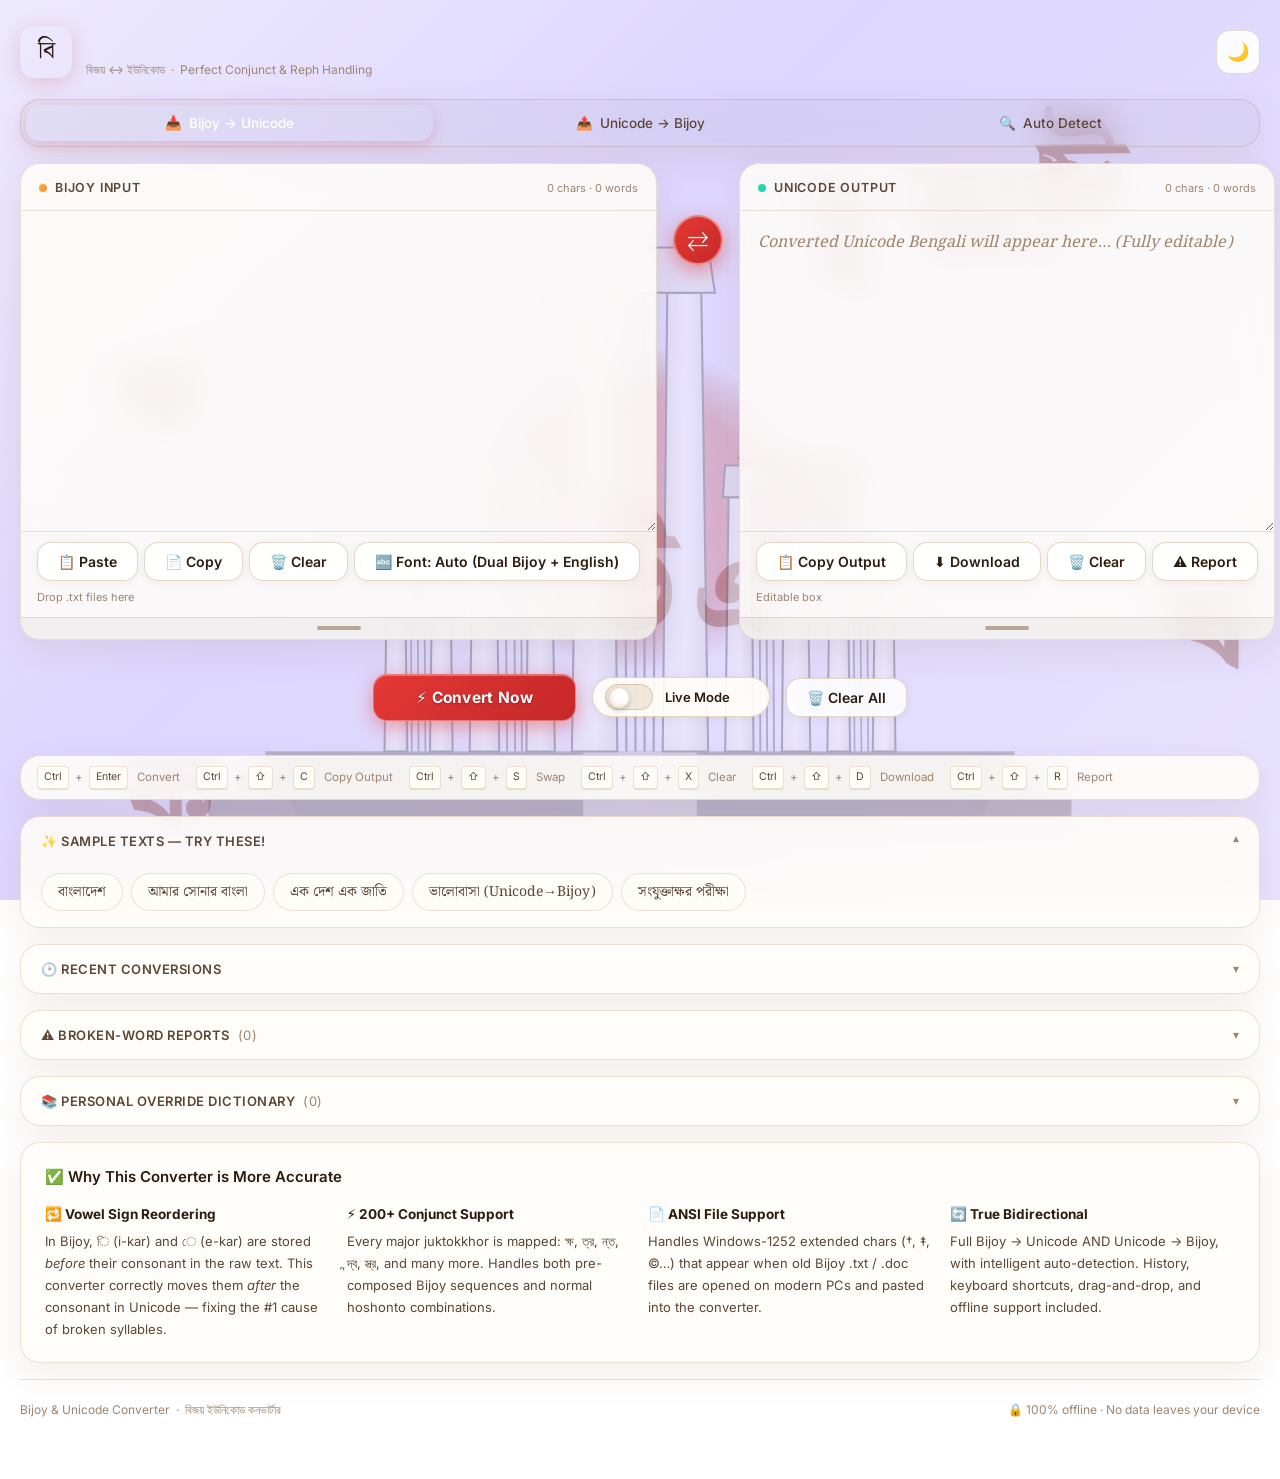
==== commit 583349fb: "Fix text overlay by adding -webkit-text-fill-color: transparent and output box scroll synchronizatio" ====
--- a/index.html
+++ b/index.html
@@ -587,6 +587,7 @@
 #input-text.transparent-mode, #output-text.transparent-mode {
   opacity: 1 !important;
   color: transparent !important;
+  -webkit-text-fill-color: transparent !important;
   caret-color: #7c5ffc !important;
   background: transparent !important;
   pointer-events: auto !important;
@@ -3173,6 +3174,15 @@
     }
   });
 
+  // Synchronize scrolling between #output-text and #output-dual-box
+  outp().addEventListener('scroll', () => {
+    const dualBox = $('output-dual-box');
+    if (dualBox) {
+      dualBox.scrollTop = outp().scrollTop;
+      dualBox.scrollLeft = outp().scrollLeft;
+    }
+  });
+
   outp().addEventListener('input', updateStats);
 
   // Buttons
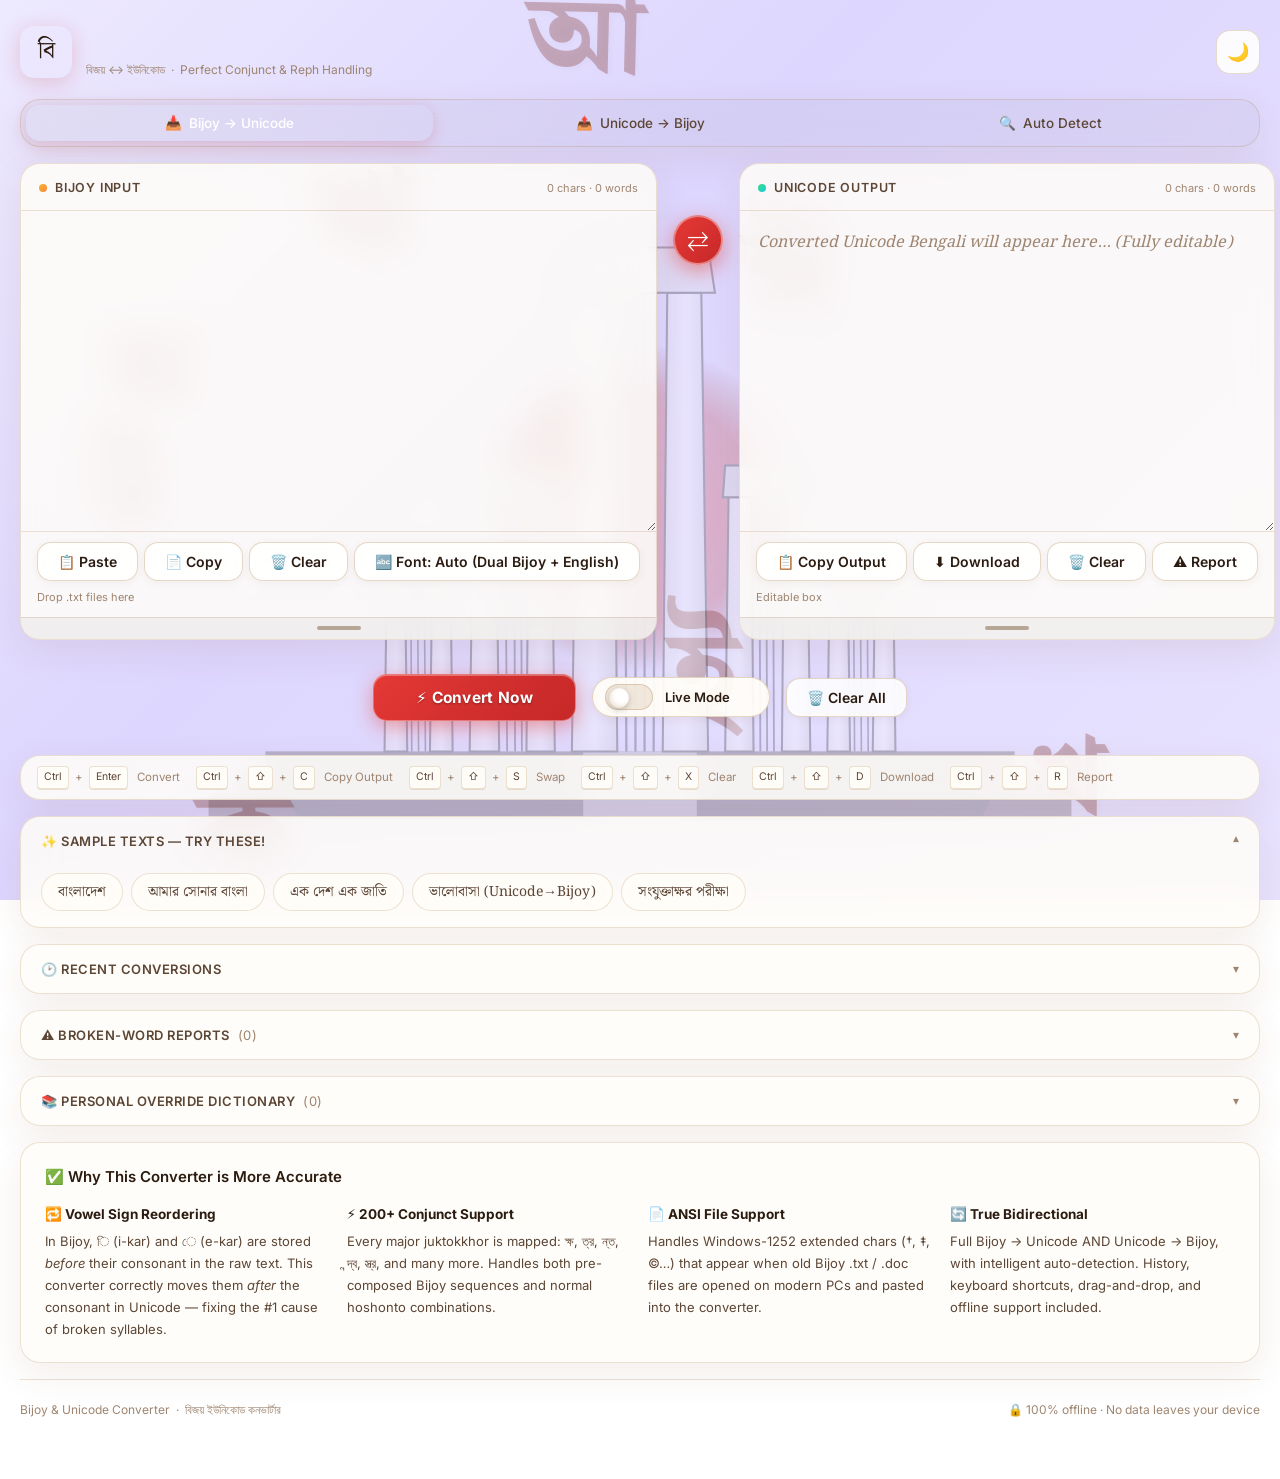
==== commit 997357b3: "Fix text overlay on focus and selection by enforcing transparent fill color across all focus and sel" ====
--- a/index.html
+++ b/index.html
@@ -584,7 +584,12 @@
 /* Intelligent Dual-Font Rendering */
 .input-container-rel { position: relative; width: 100%; min-height: 320px; }
 #input-text, #output-text { position: absolute; inset: 0; width: 100%; height: 100%; z-index: 2; opacity: 1; transition: opacity 0.2s; }
-#input-text.transparent-mode, #output-text.transparent-mode {
+#input-text.transparent-mode,
+#output-text.transparent-mode,
+#input-text.transparent-mode:focus,
+#output-text.transparent-mode:focus,
+#input-text.transparent-mode:active,
+#output-text.transparent-mode:active {
   opacity: 1 !important;
   color: transparent !important;
   -webkit-text-fill-color: transparent !important;
@@ -592,13 +597,13 @@
   background: transparent !important;
   pointer-events: auto !important;
 }
-#input-text.transparent-mode::selection, #output-text.transparent-mode::selection {
-  background: rgba(124, 95, 252, 0.45) !important;
-  color: #ffffff !important;
-}
-#input-text.transparent-mode::-moz-selection, #output-text.transparent-mode::-moz-selection {
-  background: rgba(124, 95, 252, 0.45) !important;
-  color: #ffffff !important;
+#input-text.transparent-mode::selection,
+#output-text.transparent-mode::selection,
+#input-text.transparent-mode::-moz-selection,
+#output-text.transparent-mode::-moz-selection {
+  background: rgba(124, 95, 252, 0.35) !important;
+  color: transparent !important;
+  -webkit-text-fill-color: transparent !important;
 }
 #input-dual-box, #output-dual-box {
   position: absolute; inset: 0; z-index: 1; width: 100%; height: 100%;
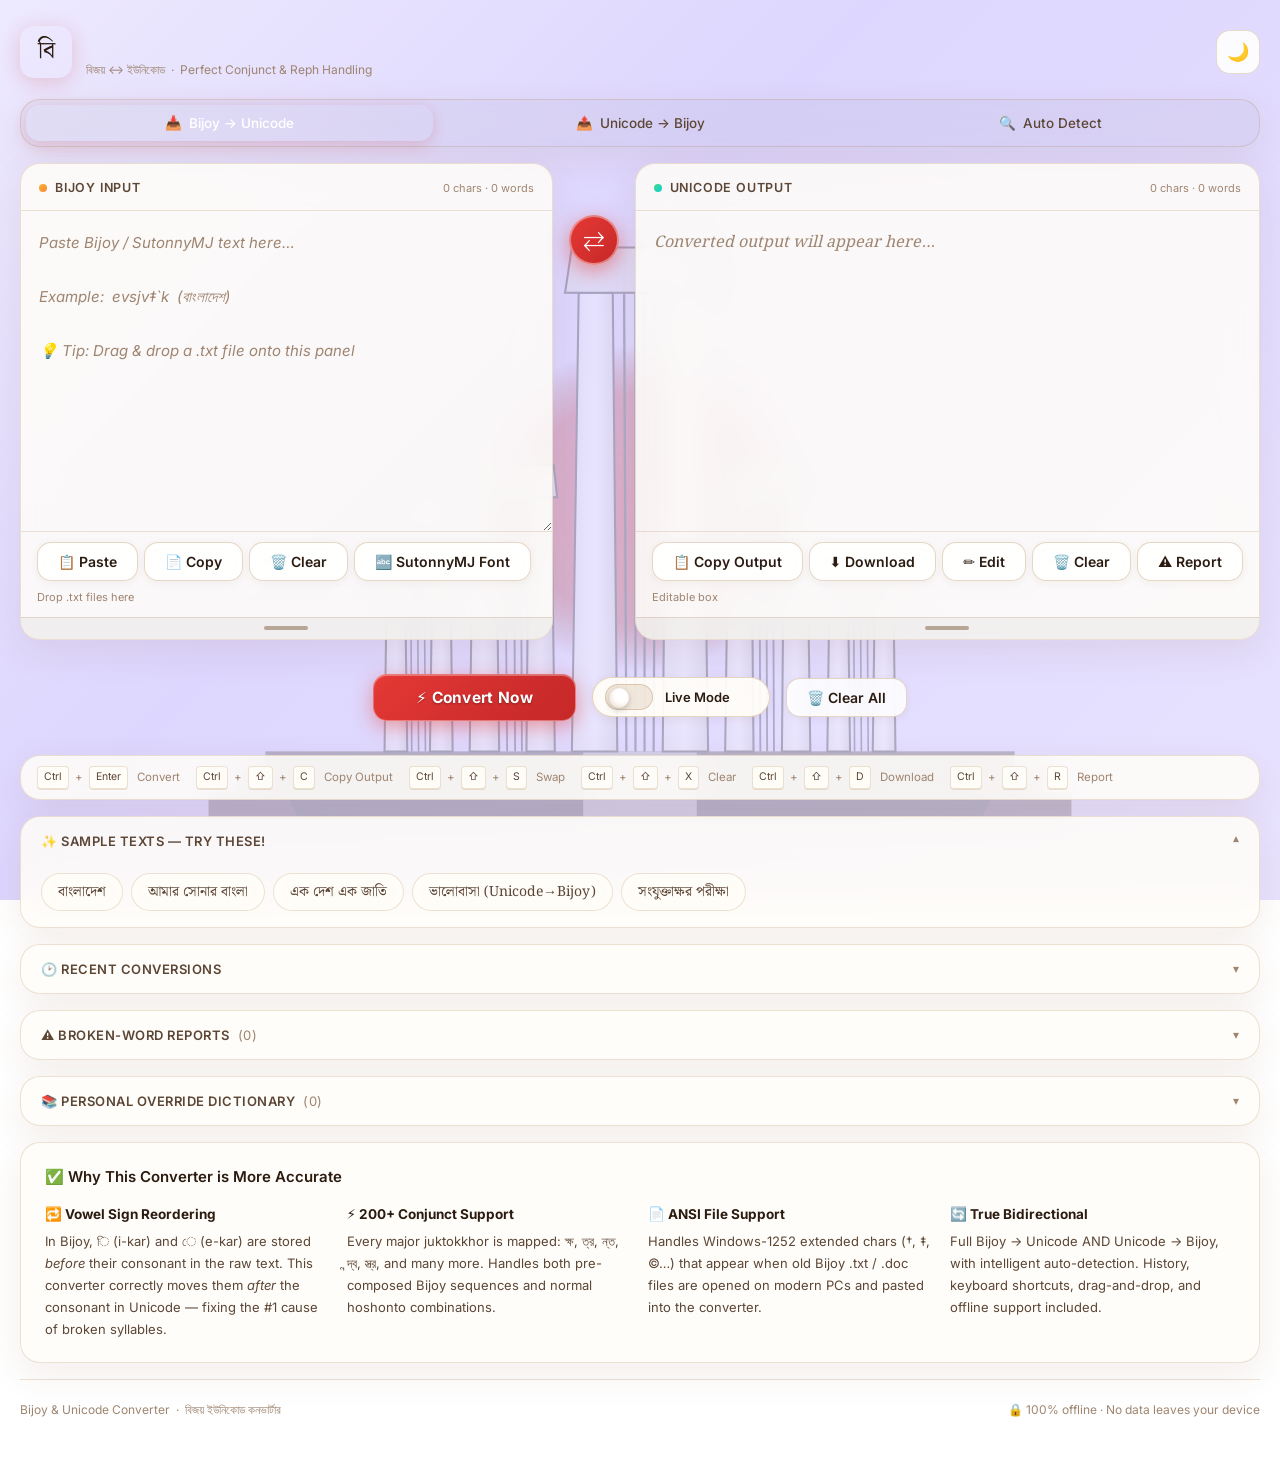
==== commit df9d1a74: "feat: Replace dual-box overlay with clean output-preview div architecture - Remove #input-dual-box a" ====
--- a/index.html
+++ b/index.html
@@ -581,41 +581,63 @@
 :focus-visible:not(textarea){outline:2px solid var(--accent);outline-offset:3px}
 .hidden{display:none!important}
   
-/* Intelligent Dual-Font Rendering */
+/* ── Clean Dual-Font Preview Architecture ─────────────────────────── */
 .input-container-rel { position: relative; width: 100%; min-height: 320px; }
-#input-text, #output-text { position: absolute; inset: 0; width: 100%; height: 100%; z-index: 2; opacity: 1; transition: opacity 0.2s; }
-#input-text.transparent-mode,
-#output-text.transparent-mode,
-#input-text.transparent-mode:focus,
-#output-text.transparent-mode:focus,
-#input-text.transparent-mode:active,
-#output-text.transparent-mode:active {
-  opacity: 1 !important;
-  color: transparent !important;
-  -webkit-text-fill-color: transparent !important;
-  caret-color: #7c5ffc !important;
-  background: transparent !important;
-  pointer-events: auto !important;
-}
-#input-text.transparent-mode::selection,
-#output-text.transparent-mode::selection,
-#input-text.transparent-mode::-moz-selection,
-#output-text.transparent-mode::-moz-selection {
-  background: rgba(124, 95, 252, 0.35) !important;
-  color: transparent !important;
-  -webkit-text-fill-color: transparent !important;
-}
-#input-dual-box, #output-dual-box {
-  position: absolute; inset: 0; z-index: 1; width: 100%; height: 100%;
-  padding: 18px; overflow-y: auto; white-space: pre-wrap; word-break: break-word;
-  line-height: 1.8; color: var(--text-primary); pointer-events: none;
-}
+
+/* Input textarea: positioned normally, full native rendering */
+#input-text { position: absolute; inset: 0; width: 100%; height: 100%; z-index: 2; }
+
+/* Output container: flex column, preview div on top */
+.output-container {
+  position: relative;
+  width: 100%;
+  height: 320px;
+  min-height: 200px;
+  max-height: 850px;
+}
+
+/* Output preview div: the rendered dual-font view */
+.output-preview {
+  width: 100%;
+  height: 100%;
+  padding: 18px;
+  overflow-y: auto;
+  white-space: pre-wrap;
+  word-break: break-word;
+  line-height: 1.8;
+  color: var(--text-primary);
+  font-family: var(--font-bn);
+  font-size: 16px;
+  box-sizing: border-box;
+  cursor: text;
+  user-select: text;
+}
+.output-preview:focus { outline: none; }
+.output-preview:empty::before {
+  content: attr(data-placeholder);
+  color: var(--text-muted);
+  font-style: italic;
+  pointer-events: none;
+}
+
+/* Hidden output textarea (for copy/download/edit mode) */
+.output-text-hidden {
+  position: absolute;
+  inset: 0;
+  width: 100%;
+  height: 100%;
+  z-index: 3;
+}
+
+/* Bijoy segment: SutonnyMJ font */
 .bijoy-seg {
   font-family: 'SutonnyMJ', 'SutonnyMJ-Bold', 'Sutonny Bangla OM', 'Sutonny', 'Bijoy', sans-serif !important;
   font-size: 18px !important;
   letter-spacing: 0.3px;
   color: var(--text-primary);
 }
+
+/* English segment: blue badge */
 .eng-seg {
   font-family: 'Inter', system-ui, -apple-system, sans-serif !important;
   font-size: 14.5px !important;
@@ -812,25 +834,8 @@
 
 
 /* ═══════════════════════════════════════════════════════════════════════════
-   SLEEK DRAG RESIZE HANDLE & DUAL-FONT SYNCED CONTAINER
+   DRAG RESIZE HANDLE
    ═══════════════════════════════════════════════════════════════════════════ */
-.input-container-rel {
-  position: relative;
-  width: 100%;
-  height: 340px;
-  min-height: 200px;
-  max-height: 850px;
-}
-
-#input-text {
-  resize: none !important;
-}
-
-#output-text {
-  resize: none !important;
-  min-height: 200px;
-  max-height: 850px;
-}
 
 .panel-resize-handle {
   height: 20px;
@@ -878,9 +883,7 @@
 }
 
 
-/* ═══════════════════════════════════════════════════════════════════════════
-   PERFECT CORNER & BAR RESIZING FOR DUAL-FONT BIJOY INPUT & UNICODE OUTPUT
-   ═══════════════════════════════════════════════════════════════════════════ */
+/* ── Input container: resize handle support ─────────────────────────── */
 .input-container-rel {
   position: relative;
   width: 100%;
@@ -898,21 +901,6 @@
   height: 100%;
   resize: none !important;
   z-index: 2;
-}
-
-#input-dual-box, #output-dual-box {
-  position: absolute;
-  inset: 0;
-  width: 100%;
-  height: 100%;
-  z-index: 1;
-}
-
-#output-text {
-  width: 100%;
-  min-height: 320px;
-  max-height: 850px;
-  resize: vertical;
 }
 
 .panel-resize-handle {
@@ -1223,7 +1211,7 @@
         </span>
         <span class="panel-stats" id="input-stats" aria-live="polite">0 chars · 0 words</span>
       </div>
-      <div id="input-drop-zone" class="input-container-rel"><div id="input-dual-box" aria-hidden="true"></div>
+      <div id="input-drop-zone" class="input-container-rel">
         <textarea id="input-text" name="input-text"
           autocomplete="off" autocorrect="off" autocapitalize="off" spellcheck="false"
           placeholder="Paste Bijoy / SutonnyMJ text here…&#10;&#10;Example:  evsjv‡&#96;k  (বাংলাদেশ)&#10;&#10;💡 Tip: Drag &amp; drop a .txt file onto this panel"
@@ -1257,16 +1245,26 @@
         </span>
         <span class="panel-stats" id="output-stats" aria-live="polite">0 chars · 0 words</span>
       </div>
-      <div id="output-drop-zone" class="input-container-rel">
-        <div id="output-dual-box" aria-hidden="true"></div>
+      <div id="output-drop-zone" class="output-container">
+        <!-- Preview div: shows dual-font rendered HTML -->
+        <div id="output-preview"
+             class="output-preview"
+             data-placeholder="Converted output will appear here…"
+             aria-label="Converted output preview"
+             aria-live="polite"
+             tabindex="0"></div>
+        <!-- Hidden editable textarea: holds plain text for copy/download/edit -->
         <textarea id="output-text" name="output-text" lang="bn"
-          placeholder="Converted Unicode Bengali will appear here… (Fully editable)"
-          aria-label="Output text" aria-live="polite"></textarea>
+          class="output-text-hidden"
+          placeholder="Converted text will appear here…"
+          aria-label="Output text" aria-live="polite"
+          style="display:none"></textarea>
       </div>
       <div class="panel-footer">
         <div class="panel-actions">
           <button id="copy-output-btn" class="btn btn-glass btn-sm" title="Ctrl+Shift+C" aria-label="Copy output">📋 Copy Output</button>
           <button id="download-btn" class="btn btn-glass btn-sm" title="Ctrl+Shift+D" aria-label="Download output">⬇️ Download</button>
+          <button id="edit-output-btn" class="btn btn-glass btn-sm" title="Toggle preview / edit mode" aria-label="Toggle edit mode">✏️ Edit</button>
           <button id="clear-output-btn" class="btn btn-glass btn-sm btn-clear" title="Clear all text (Ctrl+Shift+X)" aria-label="Clear all text">🗑️ Clear</button>
           <button id="report-btn" class="btn btn-glass btn-sm" title="Save this conversion as a broken-word report" aria-label="Report broken conversion">⚠️ Report</button>
         </div>
@@ -2346,22 +2344,61 @@
   return formattedLines.join('<br>');
 }
 
-function updateDualFontPreview() {
-  const inDual = $('input-dual-box');
-  const outDual = $('output-dual-box');
+/**
+ * updateOutputPreview — New Clean Architecture
+ * Renders conversion result directly into #output-preview div.
+ * No overlay hacks. No transparent textarea. No Chrome bugs.
+ */
+function updateOutputPreview() {
+  const preview = $('output-preview');
+  if (!preview) return;
+
   const effMode = getEffectiveMode();
+  const mode    = S.fontMode ?? 0;
+  const outVal  = outp().value;
+
+  // In edit mode the hidden textarea is visible; don't update preview
+  if ($('output-text') && $('output-text').style.display === 'block') return;
 
   if (effMode === 'b2u') {
-    // Bijoy is in input box
-    if (inDual) inDual.innerHTML = renderDualFontHTML(inp().value);
-    if (outDual) outDual.innerHTML = '';
+    // B2U: output is Unicode — just display plain Unicode in system/Bengali font
+    const escaped = outVal.replace(/&/g,'&amp;').replace(/</g,'&lt;').replace(/>/g,'&gt;').replace(/
+/g,'<br>');
+    preview.innerHTML = escaped || '';
+    if (mode === 1) {
+      preview.style.fontFamily = "var(--font-bijoy)";
+      preview.style.fontSize   = "18px";
+    } else {
+      preview.style.fontFamily = "var(--font-bn)";
+      preview.style.fontSize   = "16px";
+    }
   } else {
-    // Bijoy is in output box — use unicodeToBijoy returnHTML option for 100% flawless preview
-    const res = unicodeToBijoy(inp().value, true);
-    if (outDual) outDual.innerHTML = res.html;
-    if (inDual) inDual.innerHTML = '';
-  }
-}
+    // U2B: output is Bijoy ASCII — render dual-font HTML from the source Unicode
+    if (mode === 0) {
+      // Dual-font: Bengali segments in SutonnyMJ, English segments in blue
+      const res = unicodeToBijoy(inp().value, true);
+      preview.innerHTML = res.html || '';
+      preview.style.fontFamily = '';
+      preview.style.fontSize   = '';
+    } else if (mode === 1) {
+      // SutonnyMJ-only: all in Bijoy font
+      const escaped = outVal.replace(/&/g,'&amp;').replace(/</g,'&lt;').replace(/>/g,'&gt;').replace(/
+/g,'<br>');
+      preview.innerHTML = escaped || '';
+      preview.style.fontFamily = "var(--font-bijoy)";
+      preview.style.fontSize   = "18px";
+    } else {
+      // System font: plain ASCII readable
+      const escaped = outVal.replace(/&/g,'&amp;').replace(/</g,'&lt;').replace(/>/g,'&gt;').replace(/
+/g,'<br>');
+      preview.innerHTML = escaped || '';
+      preview.style.fontFamily = "var(--font-ui)";
+      preview.style.fontSize   = "14px";
+    }
+  }
+}
+// Alias so existing callers still work
+function updateDualFontPreview() { updateOutputPreview(); }
 
 function setMode(m) {
   S.mode = m;
@@ -2454,6 +2491,7 @@
 
     outp().value = out;
     updateStats();
+    updateOutputPreview();
     renderWordDiff(txt, out, effective);
     addHistory({ mode: effective, input: txt.slice(0,200), output: out.slice(0,200), time: new Date() });
 
@@ -2513,6 +2551,7 @@
       const h = S.history[+item.dataset.i];
       inp().value  = h.input;
       outp().value = h.output;
+      updateOutputPreview();
       setMode(h.mode);
       updateStats();
       toast('🕑','Restored from history.');
@@ -3035,8 +3074,14 @@
 function clearAll() {
   inp().value=''; outp().value='';
   if ($('enc-banner')) $('enc-banner').classList.add('hidden');
+  // Reset output panel to preview mode
+  const preview  = $('output-preview');
+  const textarea = $('output-text');
+  if (preview)  { preview.innerHTML = ''; preview.style.display = ''; }
+  if (textarea) { textarea.style.display = 'none'; }
+  const editBtn = $('edit-output-btn');
+  if (editBtn) editBtn.textContent = '✏️ Edit';
   updateStats();
-  updateDualFontPreview();
   renderWordDiff();
   inp().focus();
   toast('🗑️', 'Text cleared.');
@@ -3071,61 +3116,43 @@
   return S.mode;
 }
 
+/**
+ * applyFontMode — New Clean Architecture
+ * Controls input textarea font class and output preview rendering mode.
+ * No transparent overlays. No dual-box. No webkit hacks.
+ */
 function applyFontMode() {
-  const mode = S.fontMode ?? 0;
-  const inDual = $('input-dual-box');
-  const outDual = $('output-dual-box');
-  const btn = $('font-toggle-btn');
+  const mode    = S.fontMode ?? 0;
+  const btn     = $('font-toggle-btn');
   const effMode = getEffectiveMode();
 
-  if (effMode === 'u2b') {
-    // Unicode to Bijoy mode: Output box holds Bijoy text
-    inp().classList.remove('transparent-mode', 'bijoy-font');
-    if (inDual) inDual.style.display = 'none';
-
-    if (mode === 0) {
-      // Auto Dual Font mode for Output box
-      outp().classList.add('transparent-mode');
-      outp().classList.remove('bijoy-font');
-      if (outDual) outDual.style.display = 'block';
-      if (btn) btn.textContent = '🔤 Font: Auto (Dual Bijoy + English)';
-    } else if (mode === 1) {
-      // Force SutonnyMJ font on Output box
-      outp().classList.remove('transparent-mode');
-      outp().classList.add('bijoy-font');
-      if (outDual) outDual.style.display = 'none';
-      if (btn) btn.textContent = '🔤 Font: SutonnyMJ (Full Bijoy)';
+  // ── Input panel: apply font class directly to textarea ──────────────────
+  inp().classList.remove('transparent-mode');
+  if (effMode === 'b2u') {
+    // Bijoy text is in the input box — display it in SutonnyMJ
+    if (mode === 1) {
+      inp().classList.add('bijoy-font');
+    } else if (mode === 2) {
+      inp().classList.remove('bijoy-font');
     } else {
-      // Force System font on Output box
-      outp().classList.remove('transparent-mode', 'bijoy-font');
-      if (outDual) outDual.style.display = 'none';
-      if (btn) btn.textContent = '🔠 Font: System (English Readable)';
+      // Default (mode 0): show SutonnyMJ in input for B2U
+      inp().classList.add('bijoy-font');
     }
   } else {
-    // Bijoy to Unicode mode: Input box holds Bijoy text
-    outp().classList.remove('transparent-mode', 'bijoy-font');
-    if (outDual) outDual.style.display = 'none';
-
-    if (mode === 0) {
-      // Auto Dual Font mode for Input box
-      inp().classList.add('transparent-mode');
-      inp().classList.remove('bijoy-font');
-      if (inDual) inDual.style.display = 'block';
-      if (btn) btn.textContent = '🔤 Font: Auto (Dual Bijoy + English)';
-    } else if (mode === 1) {
-      // Force SutonnyMJ font on Input box
-      inp().classList.remove('transparent-mode');
-      inp().classList.add('bijoy-font');
-      if (inDual) inDual.style.display = 'none';
-      if (btn) btn.textContent = '🔤 Font: SutonnyMJ (Full Bijoy)';
-    } else {
-      // Force System font on Input box
-      inp().classList.remove('transparent-mode', 'bijoy-font');
-      if (inDual) inDual.style.display = 'none';
-      if (btn) btn.textContent = '🔠 Font: System (English Readable)';
-    }
-  }
-  updateDualFontPreview();
+    // Unicode text is in the input box — plain system font
+    inp().classList.remove('bijoy-font');
+  }
+
+  // ── Button label ─────────────────────────────────────────────────────────
+  const modeNames = [
+    '🔤 Font: Auto (Dual Bijoy + English)',
+    '🔤 Font: SutonnyMJ (Full Bijoy)',
+    '🔠 Font: System (English Readable)',
+  ];
+  if (btn) btn.textContent = modeNames[mode] || modeNames[0];
+
+  // ── Output panel: update preview div ────────────────────────────────────
+  updateOutputPreview();
 }
 
 document.addEventListener('DOMContentLoaded', () => {
@@ -3179,20 +3206,36 @@
     }
   });
 
-  // Synchronize scrolling between #output-text and #output-dual-box
-  outp().addEventListener('scroll', () => {
-    const dualBox = $('output-dual-box');
-    if (dualBox) {
-      dualBox.scrollTop = outp().scrollTop;
-      dualBox.scrollLeft = outp().scrollLeft;
-    }
-  });
+  // Output scroll sync not needed — new preview div architecture
 
   outp().addEventListener('input', updateStats);
 
   // Buttons
   $('swap-btn').addEventListener('click', swap);
   $('clear-btn').addEventListener('click', clearAll);
+
+  // Edit / Preview toggle for output panel
+  if ($('edit-output-btn')) {
+    $('edit-output-btn').addEventListener('click', () => {
+      const preview  = $('output-preview');
+      const textarea = $('output-text');
+      if (!preview || !textarea) return;
+      const editing = textarea.style.display === 'block';
+      if (editing) {
+        // Switch back to preview mode
+        textarea.style.display = 'none';
+        if (preview) preview.style.display = '';
+        $('edit-output-btn').textContent = '✏️ Edit';
+        updateOutputPreview();
+      } else {
+        // Switch to edit mode — show raw textarea
+        if (preview) preview.style.display = 'none';
+        textarea.style.display = 'block';
+        $('edit-output-btn').textContent = '👁️ Preview';
+        textarea.focus();
+      }
+    });
+  }
   if ($('clear-input-btn')) $('clear-input-btn').addEventListener('click', clearAll);
   if ($('clear-output-btn')) $('clear-output-btn').addEventListener('click', clearAll);
   $('paste-btn').addEventListener('click', pasteClip);
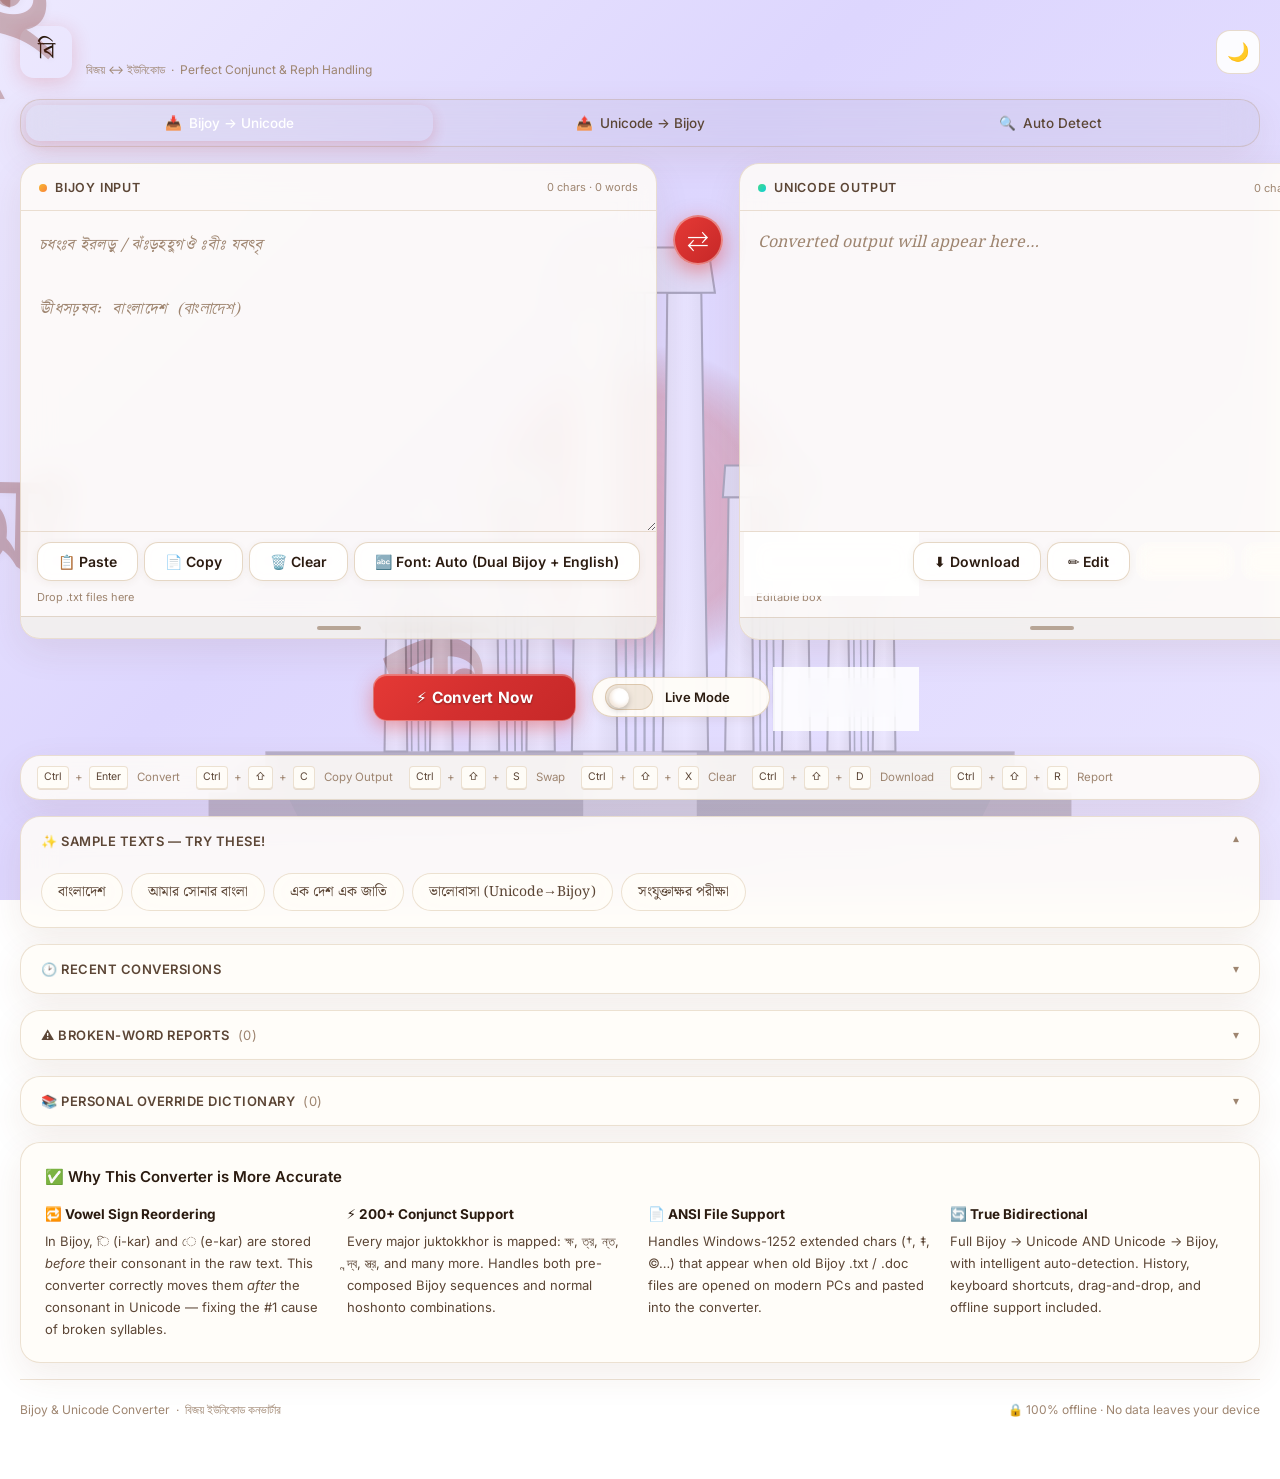
==== commit 001fd248: "fix: Remove spurious updateDualFontPreview call from updateStats updateStats() was calling updateDua" ====
--- a/index.html
+++ b/index.html
@@ -2234,7 +2234,7 @@
 
   $('input-stats').textContent  = `${cc(i)} chars · ${wc(i)} words${engBadge}`;
   $('output-stats').textContent = `${cc(o)} chars · ${wc(o)} words`;
-  if (typeof updateDualFontPreview === 'function') updateDualFontPreview();
+  // NOTE: do NOT call updateDualFontPreview here — preview only updates after explicit Convert
 }
 
 /**
@@ -2360,45 +2360,45 @@
   // In edit mode the hidden textarea is visible; don't update preview
   if ($('output-text') && $('output-text').style.display === 'block') return;
 
+  // Safe HTML escape helper (avoids regex newline in literal bug)
+  function esc(t) {
+    return t.replace(/&/g,'&amp;').replace(/</g,'&lt;').replace(/>/g,'&gt;').replace(/\n/g,'<br>');
+  }
+
   if (effMode === 'b2u') {
-    // B2U: output is Unicode — just display plain Unicode in system/Bengali font
-    const escaped = outVal.replace(/&/g,'&amp;').replace(/</g,'&lt;').replace(/>/g,'&gt;').replace(/
-/g,'<br>');
-    preview.innerHTML = escaped || '';
+    // B2U: output is Unicode — display plain Unicode text
+    preview.innerHTML = esc(outVal) || '';
     if (mode === 1) {
-      preview.style.fontFamily = "var(--font-bijoy)";
-      preview.style.fontSize   = "18px";
+      preview.style.fontFamily = 'var(--font-bijoy)';
+      preview.style.fontSize   = '18px';
     } else {
-      preview.style.fontFamily = "var(--font-bn)";
-      preview.style.fontSize   = "16px";
+      preview.style.fontFamily = 'var(--font-bn)';
+      preview.style.fontSize   = '16px';
     }
   } else {
-    // U2B: output is Bijoy ASCII — render dual-font HTML from the source Unicode
+    // U2B: output is Bijoy ASCII — render dual-font HTML
     if (mode === 0) {
-      // Dual-font: Bengali segments in SutonnyMJ, English segments in blue
+      // Dual-font: Bengali in SutonnyMJ, English in blue
       const res = unicodeToBijoy(inp().value, true);
       preview.innerHTML = res.html || '';
       preview.style.fontFamily = '';
       preview.style.fontSize   = '';
     } else if (mode === 1) {
       // SutonnyMJ-only: all in Bijoy font
-      const escaped = outVal.replace(/&/g,'&amp;').replace(/</g,'&lt;').replace(/>/g,'&gt;').replace(/
-/g,'<br>');
-      preview.innerHTML = escaped || '';
-      preview.style.fontFamily = "var(--font-bijoy)";
-      preview.style.fontSize   = "18px";
+      preview.innerHTML = esc(outVal) || '';
+      preview.style.fontFamily = 'var(--font-bijoy)';
+      preview.style.fontSize   = '18px';
     } else {
       // System font: plain ASCII readable
-      const escaped = outVal.replace(/&/g,'&amp;').replace(/</g,'&lt;').replace(/>/g,'&gt;').replace(/
-/g,'<br>');
-      preview.innerHTML = escaped || '';
-      preview.style.fontFamily = "var(--font-ui)";
-      preview.style.fontSize   = "14px";
+      preview.innerHTML = esc(outVal) || '';
+      preview.style.fontFamily = 'var(--font-ui)';
+      preview.style.fontSize   = '14px';
     }
   }
 }
 // Alias so existing callers still work
 function updateDualFontPreview() { updateOutputPreview(); }
+
 
 function setMode(m) {
   S.mode = m;
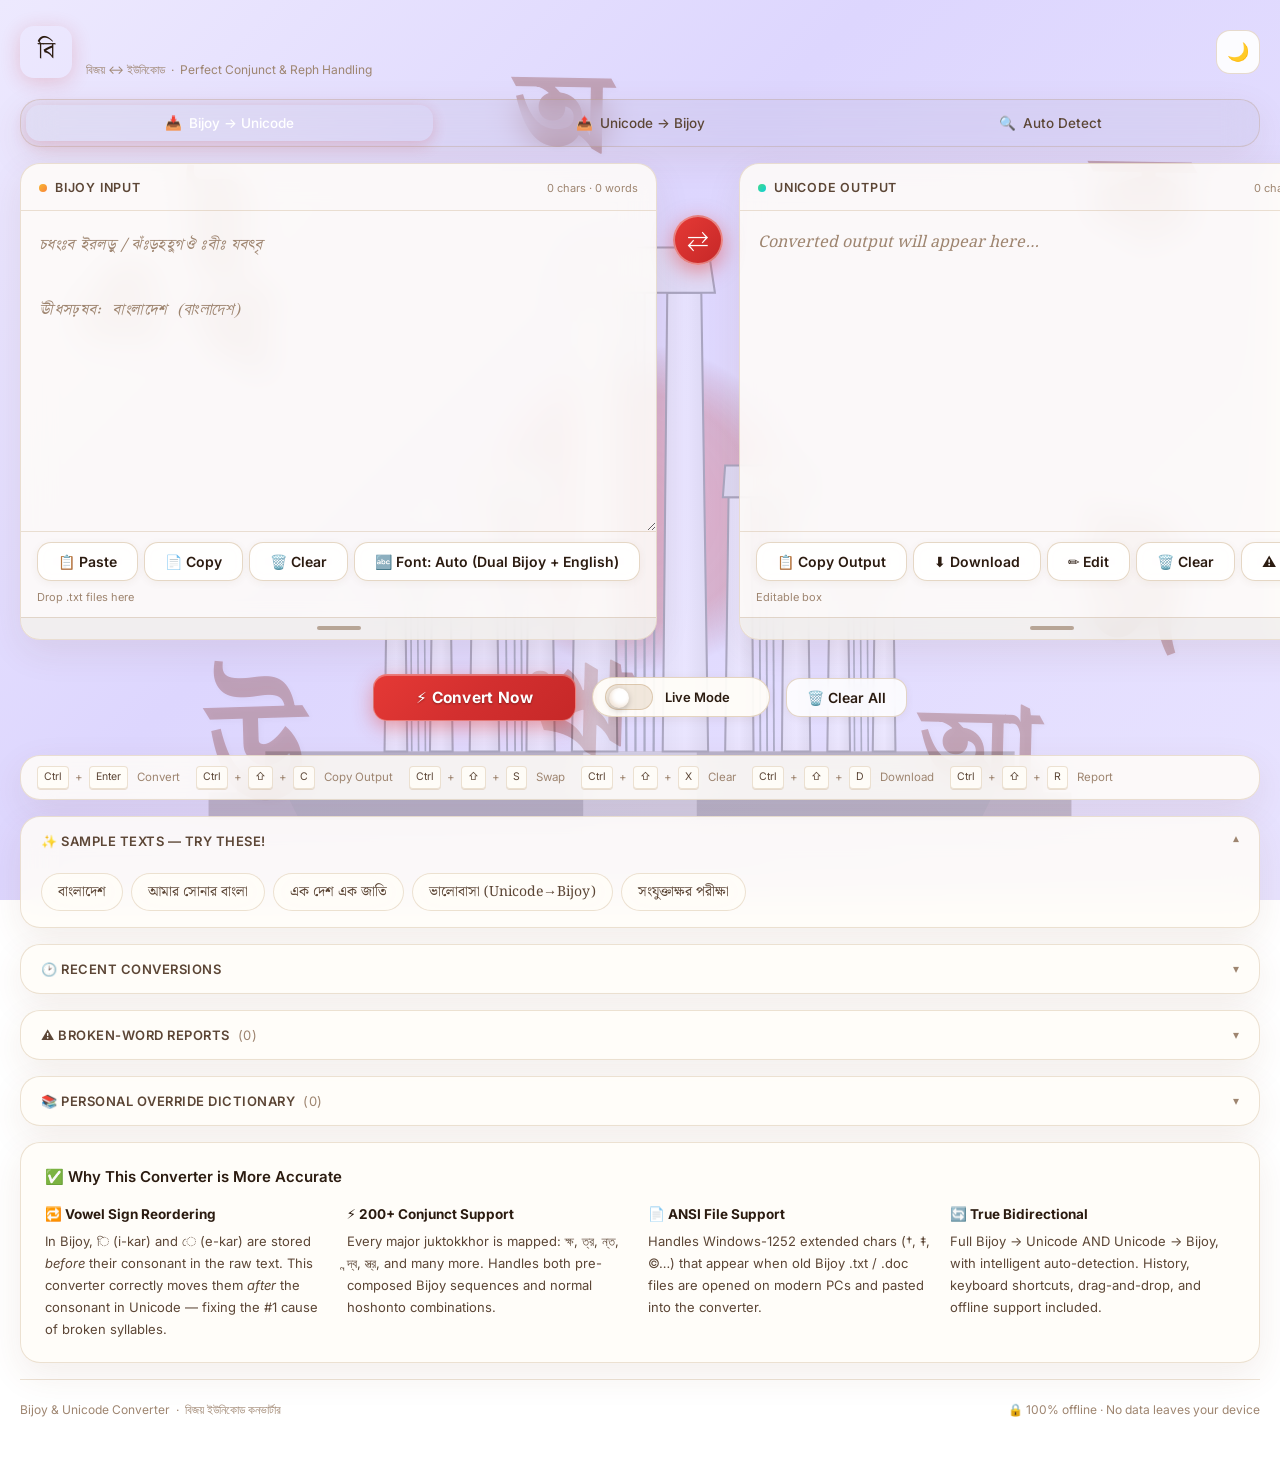
==== commit fef3199a: "fix: Remove & from B2U_MULTI so English phrases like 'People & Society' preserve the ampersand" ====
--- a/index.html
+++ b/index.html
@@ -1445,8 +1445,10 @@
 
 <div class="toast-wrap" aria-live="assertive" aria-atomic="true"></div>
 
-<script src="./js/english_dictionary.js"></script>
-  <script src="./js/converter-client.js"></script>
+<!-- Universal English dictionary (370,000+ words) — deferred so the page renders fast.
+     Once loaded, isEnglishWord() automatically uses it via a guard check. -->
+<script src="./js/english_dictionary.js" defer></script>
+  <script src="./js/converter-client.js" defer></script>
 <script>
 /* ════════════════════════════════════════════════════════════════════════════
    MAPPING TABLES  (Bijoy SutonnyMJ / Bijoy Bahadur ↔ Unicode Bengali)
@@ -1595,7 +1597,10 @@
   ["þ","হ্ম"],["n¬","হ্ল"],["ü","হৃ"],
   // Reph & ra/ya phala
   ["©","র্"],["ª","্র"],["Ö","্র"],["«","্র"],["¨","্য"],
-  ["…","ৃ"],["&","্"],
+  ["…","ৃ"],
+  // NOTE: "&" is intentionally NOT here — it's a single char handled by B2U_SINGLE["&"] = "্".
+  // Adding it to B2U_MULTI makes the pre-pass consume it BEFORE English-token protection,
+  // breaking phrases like "People & Society" (the & gets converted to hoshanta).
 
   // Screenplay-specific fixes v18
   ["Av‡›`vj‡b", "আন্দোলনে"],   // আন্দোলনে
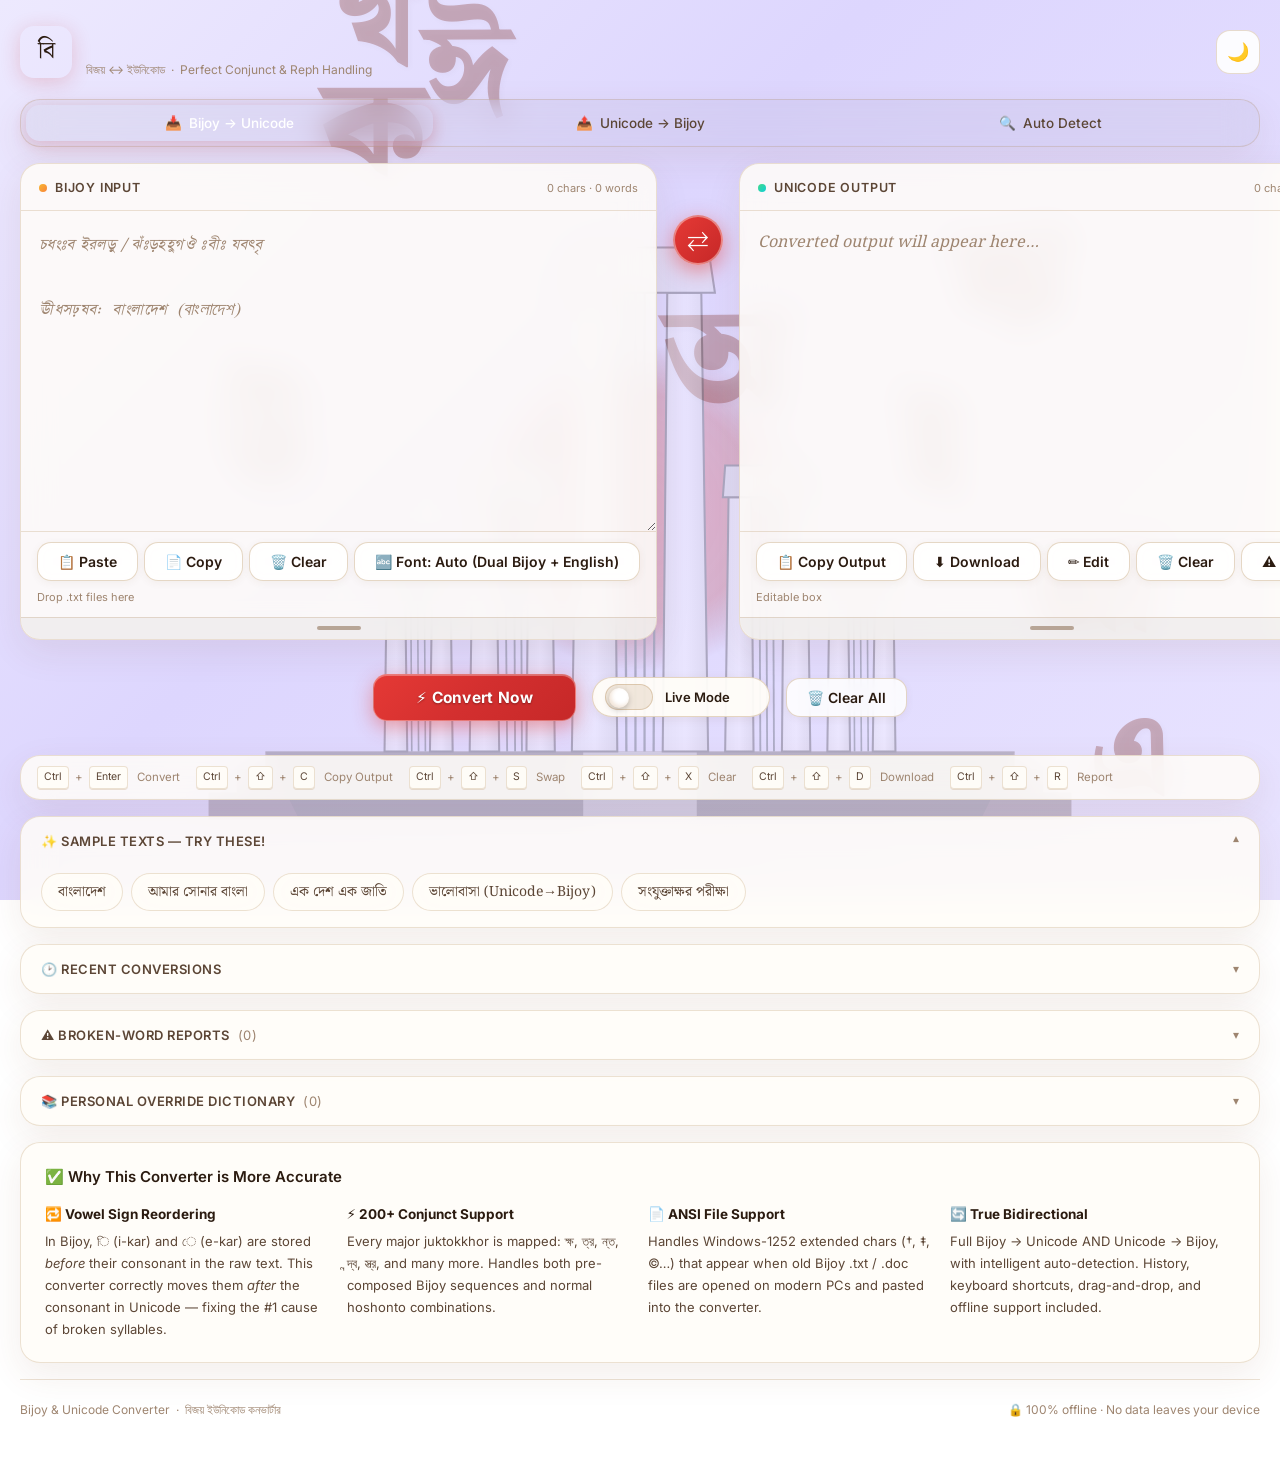
==== commit 2acc6d23: "feat: Implement Syllable State-Machine & Dictionary-First Conversion Engine - Added js/parser.js (Fo" ====
--- a/index.html
+++ b/index.html
@@ -1448,7 +1448,9 @@
 <!-- Universal English dictionary (370,000+ words) — deferred so the page renders fast.
      Once loaded, isEnglishWord() automatically uses it via a guard check. -->
 <script src="./js/english_dictionary.js" defer></script>
-  <script src="./js/converter-client.js" defer></script>
+<script src="./js/parser.js"></script>
+<script src="./js/dictionary.js"></script>
+<script src="./js/converter-client.js" defer></script>
 <script>
 /* ════════════════════════════════════════════════════════════════════════════
    MAPPING TABLES  (Bijoy SutonnyMJ / Bijoy Bahadur ↔ Unicode Bengali)
@@ -2008,6 +2010,16 @@
   return { text: r, engMap };
 }
 
+function getDictB2U(word) {
+  if (typeof BijoyDict !== 'undefined' && BijoyDict.lookupB2U) return BijoyDict.lookupB2U(word);
+  return null;
+}
+
+function parseSyllable(word) {
+  if (typeof BijoyParser !== 'undefined' && BijoyParser.parseBijoySyllables) return BijoyParser.parseBijoySyllables(word);
+  return word;
+}
+
 function bijoyToUnicodeSingleLine(line) {
   if (!line) return '';
   let r = line;
@@ -2020,7 +2032,7 @@
     return '\uE004' + idx + '\uE004';
   });
 
-  // Step 2: Multi-Char pre-pass (Longest matches first, e.g. cvÛzwjwc -> পাণ্ডুলিপি, AuZi -> আঁতর, Authorship-‡qi -> Authorship-এর)
+  // Step 2: Multi-Char pre-pass (Longest matches first)
   const multiMap = [];
   for (const [b, u] of B2U_MULTI) {
     if (!b || b === '\u00A9') continue;
@@ -2036,31 +2048,25 @@
   const { text: cleanR, engMap } = extractEngBulletproof(r);
   r = cleanR;
 
-  // Step 1a: SutonnyMJ normalization
-  r = r.replace(/&,/g, '~');
-  const bijoyCons = '[K-Z_`a-z\u00b2\u00b0\u00b1\u00b3\u00b5\u00b6\u00b7\u00b8\u00bb\u00bc\u00bd\u00be\u00c0\u00c1\u00c2\u00c3\u00c4\u00c5\u00c6\u00c7\u00c8\u00c9\u00ca\u00cb\u00cc\u00ce\u00cf\u00d7\u00d8\u00d9\u00da\u00db\u00dc\u00de\u00df\u00e0\u00e1\u00e2\u00e3\u00e4\u00e5\u00e7\u00e9\u00ea\u00eb\u00ec\u00ed\u00ee\u00ef\u00f0\u00f1\u00f2\u00f3\u00f4\u00f5\u00f6\u00f7\u00f8\u00f9\u00fa\u00fb\u00fc\u00fd\u00fe\u00af\02c6\00af\2014\00af\2018\00af\00bf\00af\2039\00af\00fa\00af\00a7\00afc\00afb\00afl\00af\00f8]';
-  const bijoyVowelKars = '[vwxyz~\u00e6\201e\2021\2020\2030\02c6\0160u]';
-  r = r.replace(new RegExp(`(${bijoyCons})(?<!${bijoyVowelKars}),(?=[A-Za-z0-9])`, 'g'), '$1~');
-  r = r.replace(/([A-Za-z0-9_`~\u00e6\201e\2021\2020\2030\02c6\u0080-\u00FF])uv/g, '$1vu');
-  r = r.replace(/\u201A/g, '\u09C2').replace(/\u201E/g, '\u09C3');
-  r = r.replace(/\u2021v/g, '\u09CB').replace(/\u2020v/g, '\u09CB');
-
-  // Step 1b: Reph pre-pass
-  const rephRx = new RegExp(`([\u2021\u2020w\u2030])?(${bijoyCons})\u00a9`, 'g');
-  r = r.replace(rephRx, (_, v, c) => '\u00a9' + (v || '') + c);
-
-  // Step 3: Single-char
-  r = r.split('').map(c => B2U_SINGLE[c] ?? c).join('');
-
-  // Step 4: Reorder left-side vowels using STRICT dynamicCons
-  const dynamicCons = '(?:[ক-হৎড়ঢ়য়]|\\uE002[\\uE200-\\uE2FF]\\uE002)';
-  const dynamicCluster = `${dynamicCons}(?:${BN_HAS}${dynamicCons})*`;
-  r = r.replace(new RegExp(`(${LEFT_V})(${dynamicCluster})`,'g'), (_, v, cl) => cl + v);
-
-  // Step 5: NFC
+  // Step 1: Tokenize by spaces and formatting delimiters
+  const tokens = r.split(/(\uE001[\uE100-\uE2FF]\uE001|\uE002[\uE200-\uE2FF]\uE002|\uE004[0-9]+\uE004|\s+|[.,!?;:()\[\]])/);
+  r = tokens.map(token => {
+    if (!token) return '';
+    if (token.startsWith('\uE001') || token.startsWith('\uE002') || token.startsWith('\uE004')) return token;
+    if (/^\s+$/.test(token) || /^[.,!?;:()\[\]]$/.test(token)) return token;
+
+    // 1. Check Dictionary Lookup First (O(1) exact word)
+    const dictResult = getDictB2U(token);
+    if (dictResult) return dictResult;
+
+    // 2. State-Machine Syllable Parser for unknown words
+    return parseSyllable(token);
+  }).join('');
+
+  // Step 5: NFC normalization
   r = r.normalize('NFC');
 
-  // Step 6: Cleanup
+  // Step 6: Cleanup double halants
   r = r.replace(/\u09CD\u09CD/g,'\u09CD')
        .replace(/\u09CD([\u09BE-\u09CC])/g, '$1')
        .replace(/\u09CD(?=\s|$)/g,'');
@@ -2070,16 +2076,17 @@
 
   // Restore English words
   r = r.replace(/\uE000([০-৯0-9]+)\uE000/g, (_, dStr) => engMap[parseInt(toAsciiDigits(dStr), 10)] || '');
+  r = r.replace(/\uE001([\uE100-\uE2FF])\uE001/g, (_, c) => engMap[c.charCodeAt(0) - 0xE100] || '');
 
   // Restore protected pre-existing Unicode blocks
   r = r.replace(/\uE004([০-৯0-9]+)\uE004/g, (_, dStr) => uniBlocks[parseInt(toAsciiDigits(dStr), 10)] || '');
 
   // Final spelling fixes
   r = r.replace(/অাঁ/g, 'আঁ').replace(/অঁা/g, 'আঁ').replace(/আাঁ/g, 'আঁ');
-  // r = r.replace(/([ািীুূৃৄোৌ])্(?=[ক-হ])/g, '$1');
 
   return r;
 }
+
 
 function bijoyToUnicode(text) {
   if (!text) return '';
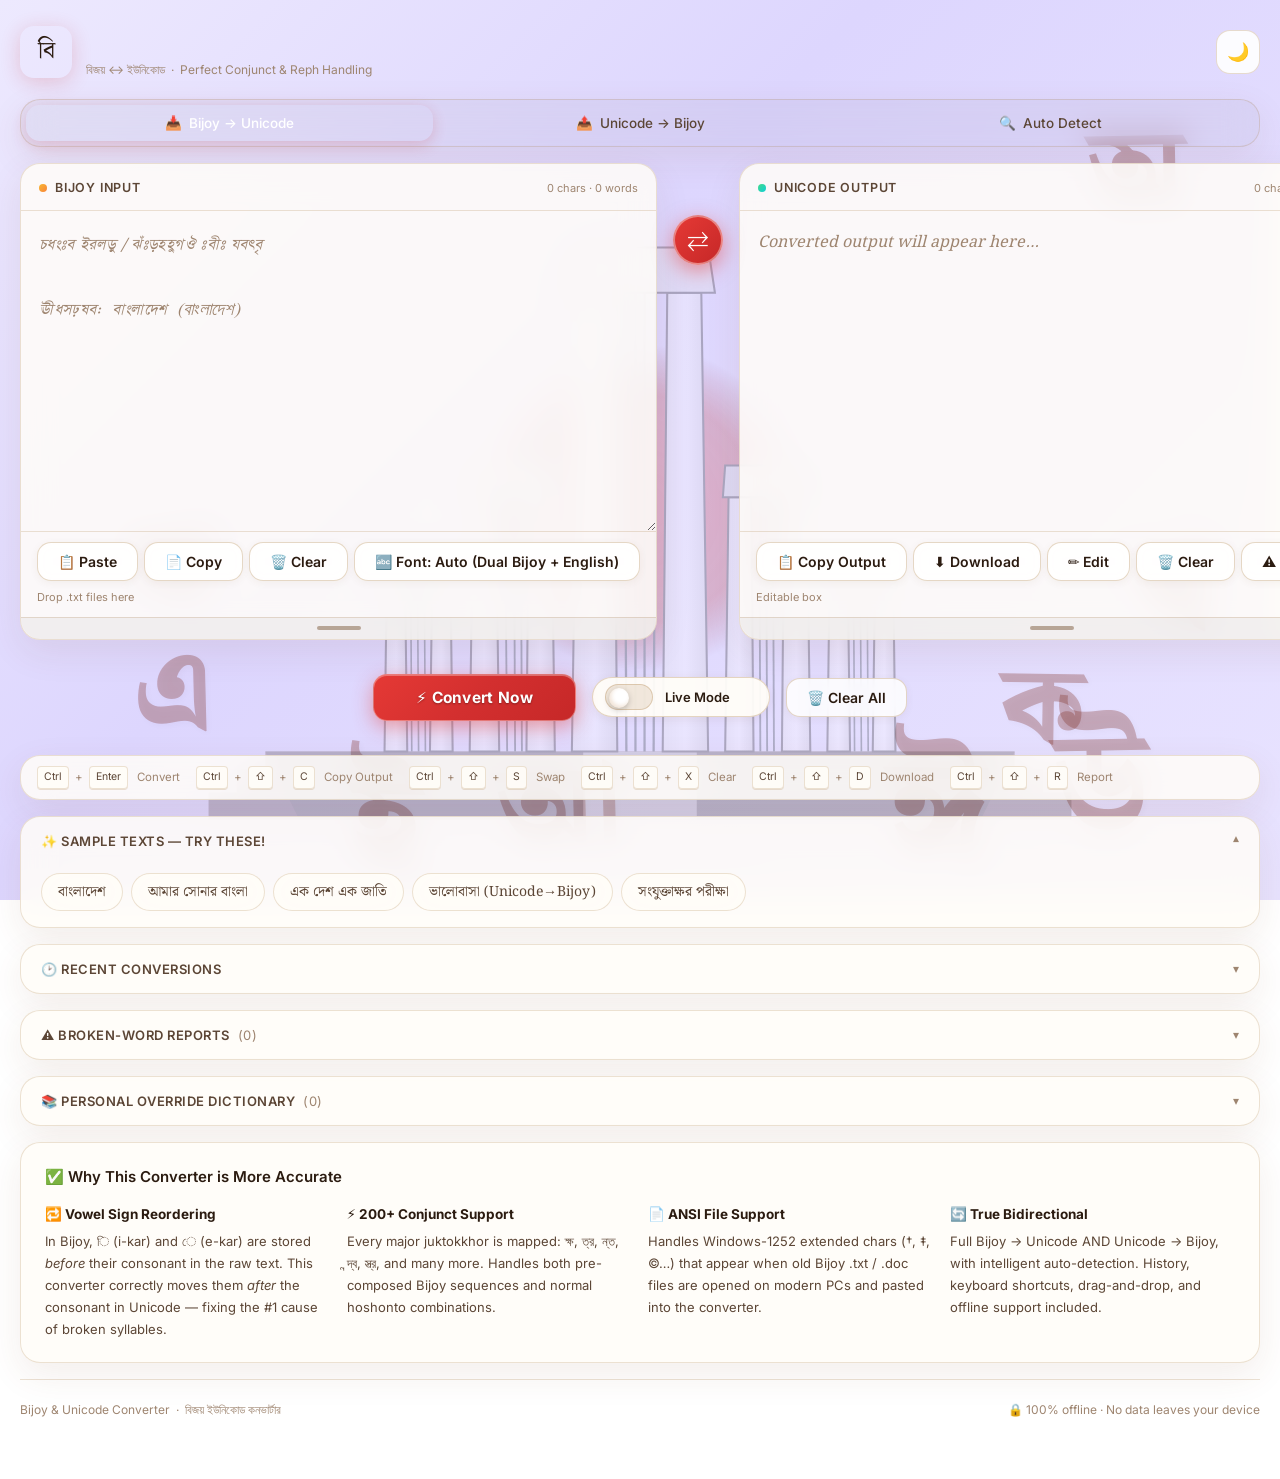
==== commit 364422b2: "fix: Normalize Unicode smart quotes, ellipsis, and dashes in unicodeToBijoy to prevent font glyph co" ====
--- a/index.html
+++ b/index.html
@@ -2096,6 +2096,13 @@
 
 function unicodeToBijoy(text, returnHTML = false) {
   if (!text) return returnHTML ? { text: '', html: '' } : '';
+  // Normalize smart quotes, ellipsis & dashes to safe ASCII punctuation
+  // Prevents SutonnyMJ font glyph clashes (“="চ্চ", ”="চ্চ", ‘="স্থ", …="থাক")
+  text = text.normalize('NFC')
+    .replace(/[“”]/g, '"')
+    .replace(/[‘’]/g, "'")
+    .replace(/…/g, '...')
+    .replace(/[–—]/g, '-');
   // Normalize decomposed nukta combinations (য+nukta -> য়, ড+nukta -> ড়, ঢ+nukta -> ঢ়)
   let r = text.normalize('NFC')
     .replace(/\u09AF\u09BC/g, '\u09DF')
